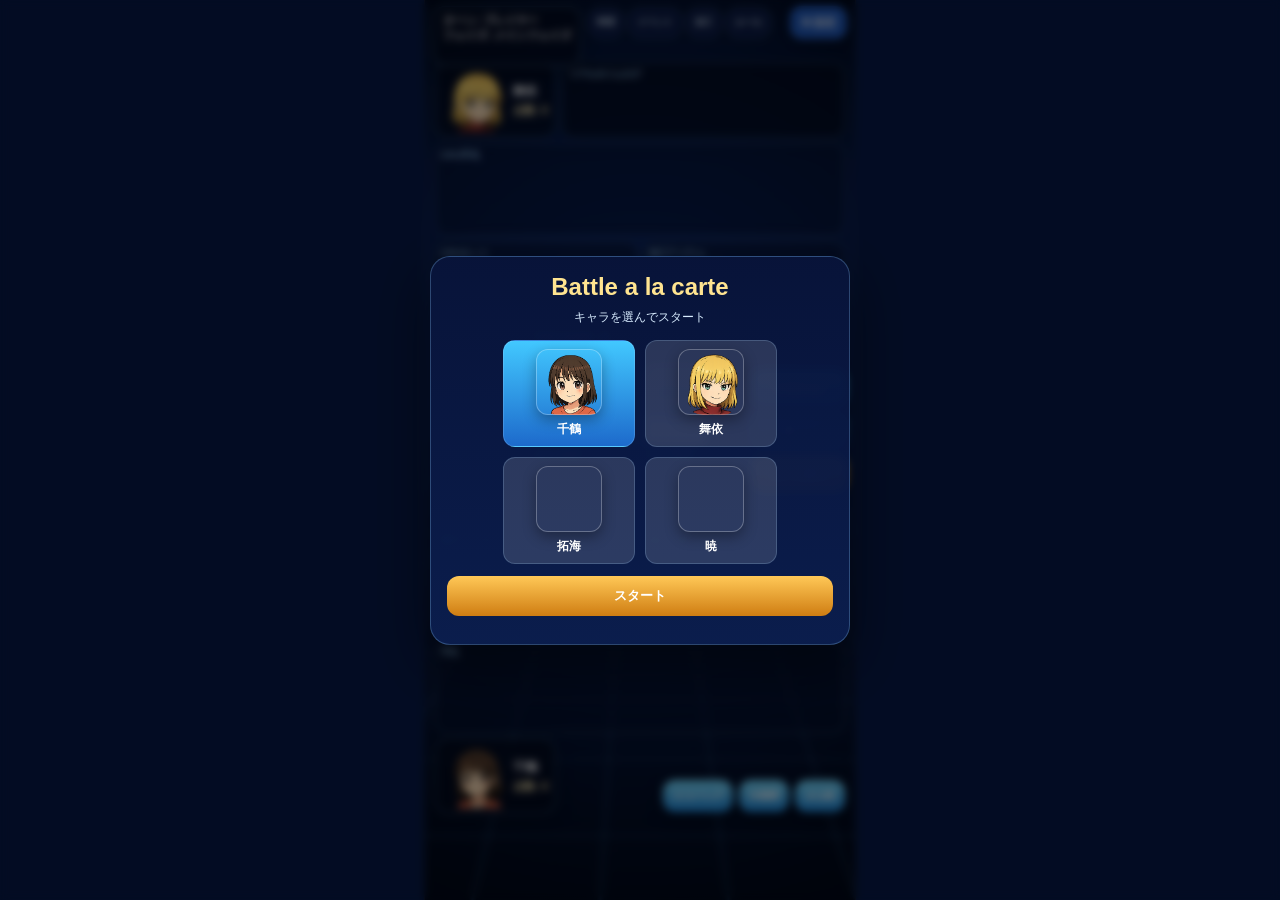
==== index.html @ 71c6eafc "Add files via upload" ====
﻿<!DOCTYPE html>
<html lang="ja">
<head>
    <meta charset="UTF-8">
    <meta name="viewport" content="width=device-width, initial-scale=1.0, viewport-fit=cover, user-scalable=no">
    <title>Battle a la carte - Smartphone Field UI</title>
    <link rel="stylesheet" href="style.css">
</head>
<body>
    <div id="game-container" class="mobile-field-ui">
        <div class="field-bg"></div>

        <header class="top-hud">
            <div class="turn-phase-box">
                <div id="turn-indicator">ターン: プレイヤー</div>
                <div id="phase-indicator">フェイズ: メインフェイズ</div>
                <div id="cpu-status"></div>
            </div>

            <div class="header-actions">
                <button id="open-settings-tab" class="hud-button" aria-label="設定">⚙ 設定</button>
            </div>
        </header>

        <div id="discard-banner" class="discard-banner hidden"></div>

        <main class="duel-field">
            <section class="field-side cpu-side">
                <div class="cpu-top-row">
                    <div class="player-hud cpu-hud">
                        <div class="character-icon cpu-icon char-mai face-normal"></div>
                        <div class="hud-info">
                            <div id="cpu-hud-name" class="hud-name">舞依</div>
                            <div class="hud-score">点数: <span id="cpu-side-score">0</span></div>
                        </div>
                    </div>

                    <div id="realtime-log-panel" class="realtime-log-panel" role="button" tabindex="0" aria-label="ログ履歴を表示">
                        <div class="realtime-log-title">リアルタイムログ</div>
                        <div id="realtime-log-list" class="realtime-log-list"></div>
                    </div>
                </div>

                <div class="cpu-hand-zone zone-block">
                    <div class="zone-label">CPU手札</div>
                    <div id="cpu-hand-mixed" class="card-row enemy-hand-row"></div>
                </div>

                <div class="cpu-middle-row">
                    <div class="zone-block cpu-set-zone">
                        <div class="zone-label">CPUセット</div>
                        <div id="cpu-set" class="card-row compact-row"></div>
                    </div>

                    <div class="zone-block cpu-pack-zone">
                        <div class="zone-label">加工アイテム</div>
                        <div id="cpu-packs" class="pack-row"></div>
                    </div>
                </div>
            </section>

            <section class="center-field">
                <div class="deck-discard-cluster">
                    <div id="deck-pile-button" class="pile deck-pile clickable-pile" role="button" tabindex="0">
                        <div class="pile-title">山札</div>
                        <div class="pile-count" id="deck-count">0</div>
                    </div>

                    <div id="discard-pile-button" class="pile clickable-pile" role="button" tabindex="0">
                        <div class="pile-title">捨て札</div>
                        <div class="pile-count" id="discard-count">0</div>
                    </div>
                </div>

                <div class="field-center-actions">
                    <button id="cook-button" class="main-action">料理作成</button>
                    <button id="confirm-discard-button" class="main-action" disabled>捨てる</button>
                    <button id="end-turn-button" class="main-action accent">ターン終了</button>
                </div>

                <div class="candidate-recipes-panel zone-block">
                    <div class="zone-label">料理作成候補一覧</div>
                    <div id="candidate-recipes" class="candidate-recipes-list"></div>
                </div>

                <div class="center-dish-panels">
                    <div class="dish-mini-panel">
                        <div class="dish-mini-title">自分の料理</div>
                        <div id="player-latest-dish" class="latest-dish-slot"></div>
                    </div>

                    <div class="dish-mini-panel">
                        <div class="dish-mini-title">CPUの料理</div>
                        <div id="cpu-latest-dish" class="latest-dish-slot"></div>
                    </div>
                </div>
            </section>

            <section class="field-side player-side">
                <div class="player-middle-row">
                    <div class="zone-block player-pack-zone">
                        <div class="zone-label">加工アイテム</div>
                        <div id="player-packs" class="pack-row"></div>
                    </div>

                    <div class="zone-block player-set-zone">
                        <div class="zone-label">セットカード</div>
                        <div id="player-set" class="card-row compact-row"></div>
                    </div>
                </div>

                <div class="player-hand-zone zone-block">
                    <div class="zone-label">手札</div>
                    <div id="player-hand-mixed" class="card-row player-hand-row"></div>
                </div>

                <div class="player-bottom-row">
                    <div class="player-hud player-main-hud">
                        <div class="character-icon player-icon char-chizuru face-normal"></div>
                        <div class="hud-info">
                            <div id="player-hud-name" class="hud-name">千鶴</div>
                            <div class="hud-score">点数: <span id="player-side-score">0</span></div>
                        </div>
                    </div>

                    <div class="player-pack-actions">
                        <button id="buy-knife-button">エコバッグ</button>
                        <button id="buy-freezer-button">冷蔵庫</button>
                        <button id="buy-board-button">まな板</button>
                    </div>
                </div>
            </section>
        </main>

        <nav class="info-tabs">
            <button class="tab-button" id="open-recipes-tab">料理</button>
            <button class="tab-button" id="open-events-tab">イベント</button>
            <button class="tab-button" id="open-packs-tab">加工</button>
            <button class="tab-button" id="open-rules-tab">ルール</button>
        </nav>

        <section id="info-overlay" class="info-overlay hidden">
            <div class="info-overlay-panel">
                <div class="info-overlay-header">
                    <h2 id="info-overlay-title">情報</h2>
                    <button id="info-overlay-close-button">閉じる</button>
                </div>
                <div id="info-overlay-content" class="info-overlay-content"></div>
            </div>
        </section>

        <div id="dish-history-panel" class="panel-box selection-panel hidden">
            <h3 id="dish-history-title">料理履歴</h3>
            <div id="dish-history-description" class="selection-description"></div>
            <div id="dish-history-list" class="dish-history-list"></div>
            <div class="selection-actions">
                <button id="dish-history-close-button">閉じる</button>
            </div>
        </div>

        <div id="selection-panel" class="panel-box selection-panel hidden">
            <h3 id="selection-title">イベント対象選択</h3>
            <div id="selection-description" class="selection-description"></div>
            <div id="selection-options" class="selection-options"></div>
            <div class="selection-actions">
                <button id="selection-confirm-button" disabled>確定</button>
                <button id="selection-cancel-button">キャンセル</button>
            </div>
        </div>

        <div id="set-confirm-panel" class="panel-box selection-panel hidden">
            <h3>カードセット確認</h3>
            <div id="set-confirm-description" class="selection-description"></div>
            <div class="selection-actions">
                <button id="set-confirm-yes-button">はい</button>
                <button id="set-confirm-no-button">いいえ</button>
            </div>
        </div>

        <div id="pack-confirm-panel" class="panel-box selection-panel hidden">
            <h3>加工アイテム交換確認</h3>
            <div id="pack-confirm-description" class="selection-description"></div>
            <div class="selection-actions">
                <button id="pack-confirm-yes-button">交換する</button>
                <button id="pack-confirm-no-button">キャンセル</button>
            </div>
        </div>

        <div id="ingredient-action-panel" class="panel-box selection-panel hidden">
            <h3 id="ingredient-action-title">材料アクション</h3>
            <div id="ingredient-action-description" class="selection-description"></div>
            <div id="ingredient-combo-list" class="ingredient-combo-list hidden"></div>
            <div class="selection-actions">
                <button id="ingredient-action-set-button" class="hidden">セットする</button>
                <button id="ingredient-action-combo-button">組み合わせ</button>
                <button id="ingredient-action-back-button" class="hidden">戻る</button>
                <button id="ingredient-action-close-button">閉じる</button>
            </div>
        </div>

        <div id="event-confirm-panel" class="panel-box selection-panel hidden">
            <h3>イベントカード使用確認</h3>
            <div id="event-confirm-description" class="selection-description"></div>
            <div class="selection-actions">
                <button id="event-confirm-yes-button">使用する</button>
                <button id="event-confirm-no-button">やめる</button>
            </div>
        </div>

        <div id="set-view-panel" class="panel-box selection-panel hidden">
            <h3>セットカード確認</h3>
            <div id="set-view-description" class="selection-description"></div>
            <div class="selection-actions">
                <button id="set-view-close-button">確認して閉じる</button>
            </div>
        </div>

        <div id="pile-confirm-panel" class="panel-box selection-panel hidden">
            <h3 id="pile-confirm-title">確認</h3>
            <div id="pile-confirm-description" class="selection-description"></div>
            <div class="selection-actions">
                <button id="pile-confirm-yes-button">確認する</button>
                <button id="pile-confirm-no-button">キャンセル</button>
            </div>
        </div>

        <div id="pile-view-panel" class="panel-box selection-panel hidden">
            <h3 id="pile-view-title">一覧</h3>
            <div id="pile-view-description" class="selection-description"></div>
            <div id="pile-view-list" class="pile-view-list"></div>
            <div class="selection-actions">
                <button id="pile-view-close-button">閉じる</button>
            </div>
        </div>

        <div id="end-turn-confirm-panel" class="panel-box selection-panel hidden">
            <h3>ターン終了確認</h3>
            <div id="end-turn-confirm-description" class="selection-description">ターン終了を実行しますか？</div>
            <div class="selection-actions">
                <button id="end-turn-confirm-yes-button">終了する</button>
                <button id="end-turn-confirm-no-button">キャンセル</button>
            </div>
        </div>

        <section class="reference-layout hidden-reference">
            <div class="panel-box reference-box">
                <h2>料理一覧</h2>
                <div id="recipe-book" class="reference-list"></div>
            </div>

            <div class="panel-box reference-box">
                <h2>イベント一覧</h2>
                <div id="event-book" class="reference-list"></div>
            </div>

            <div class="panel-box reference-box">
                <h2>加工アイテム効果</h2>
                <div id="pack-book" class="reference-list"></div>

                <div class="mini-rule-box">
                    <div class="mini-rule-title">かんたんルール</div>
                    <div class="mini-rule-text" id="mini-rule-simple">
                        ・先に10点獲得したら勝利<br>
                        ・イベントカードは1ターンに1回まで使用可能<br>
                        ・ターン終了時、手札は通常2枚まで、エコバッグ所持時は3枚まで残せます<br>
                        ・セットカードも料理の材料に使えます<br>
                        ・山札がなくなったら捨て札を混ぜて再利用します
                    </div>
                </div>

                <div class="mini-rule-box">
                    <div class="mini-rule-title">詳細ルール</div>
                    <div class="mini-rule-text" id="mini-rule-detail">
                        ・手札は「材料カード」と「イベントカード」を合わせた合計枚数で管理します<br>
                        ・ドローフェイズでは、通常は合計5枚になるまで補充します<br>
                        ・「まな板」を持っている場合、合計6枚まで補充します<br>
                        ・材料カードはセットできますが、イベントカードはセットできません<br>
                        ・セット上限は通常2枚、「冷蔵庫」があれば3枚です<br>
                        ・セットカードも自分で確認でき、料理時に優先して使われます<br>
                        ・「エコバッグ」を持っている場合、エンドフェイズの手札上限が3枚になります（通常は2枚）<br>
                        ・料理を作っても、そのままメインフェイズを続けられます<br>
                        ・「緊急料理」は3点以下、「創作料理」は6点以下でのみ使用できます<br>
                        ・「緊急料理」「創作料理」は手札だけでなくセットカードも使用します<br>
                        ・「緊急料理」「創作料理」を使ったターンは通常料理できず、逆にそのターンで料理後は「緊急料理」「創作料理」を使えません<br>
                        ・エンドフェイズ時に手札上限を超えている場合は、上限枚数になるまで選んで捨てます
                    </div>
                </div>

                <div class="mini-rule-box">
                    <div class="mini-rule-title">特殊勝利条件</div>
                    <div class="mini-rule-text" id="mini-rule-special">
                        ・料理の達人: 鶏肉・豚肉・牛肉・魚を使う料理をそれぞれ1つ以上作り、合計7点以上で即勝利<br>
                        ・満腹マスター: ターン開始時に自分の点数が負けている状態から、その1ターン中に3つ以上料理を完成すると即勝利
                    </div>
                </div>
            </div>
        </section>

        <div id="log-area" class="log-area hidden"></div>
    </div>

    <div id="result-overlay" class="result-overlay hidden">
        <div id="result-text" class="result-text">勝利</div>
    </div>

    <div id="spotlight-overlay" class="spotlight-overlay hidden">
        <div class="spotlight-card-shell">
            <div id="spotlight-badge" class="spotlight-badge">イベントカード使用</div>
            <div id="spotlight-card" class="spotlight-card">
                <div id="spotlight-art" class="spotlight-art"></div>
                <div id="spotlight-name" class="spotlight-name">カード名</div>
                <div id="spotlight-sub" class="spotlight-sub">説明</div>
            </div>
        </div>
    </div>

    <div id="start-overlay" class="start-overlay">
        <div class="start-panel">
            <h1 class="start-title">Battle a la carte</h1>
            <p class="start-subtitle">キャラを選んでスタート</p>

            <div class="start-char-select">
                <button class="start-char-button active" data-character-id="chizuru">
                    <span class="start-char-portrait char-chizuru"></span>
                    <span class="start-char-name">千鶴</span>
                </button>
                <button class="start-char-button" data-character-id="mai">
                    <span class="start-char-portrait char-mai"></span>
                    <span class="start-char-name">舞依</span>
                </button>
                <button class="start-char-button" data-character-id="takumi">
                    <span class="start-char-portrait char-takumi"></span>
                    <span class="start-char-name">拓海</span>
                </button>
                <button class="start-char-button" data-character-id="akatsuki">
                    <span class="start-char-portrait char-akatsuki"></span>
                    <span class="start-char-name">暁</span>
                </button>
            </div>

            <button id="start-setup-button" class="start-main-button">スタート</button>

            <div id="start-turn-stage" class="start-turn-stage hidden">
                <p id="start-turn-message" class="start-turn-message">カードを1枚選んでください</p>
                <div class="start-turn-cards">
                    <button id="start-turn-card-left" class="start-turn-card">カードA</button>
                    <button id="start-turn-card-right" class="start-turn-card">カードB</button>
                </div>
                <div id="start-battle-message" class="start-battle-message"></div>
            </div>
        </div>
    </div>

    <script src="cards.js"></script>
    <script src="state.js"></script>
    <script src="rules.js"></script>
    <script src="player.js"></script>
    <script src="cpu.js"></script>
    <script src="render.js"></script>
    <script src="audio.js"></script>
    <script src="main.js"></script>
</body>
</html>
---- style.css ----
html, body {
    margin: 0;
    width: 100%;
    height: 100%;
    overflow: hidden;
    font-family: sans-serif;
    background: #071a49;
    color: #fff;
    touch-action: manipulation;
}

body {
    position: fixed;
    inset: 0;
}

.hidden {
    display: none !important;
}

#game-container.mobile-field-ui {
    position: relative;
    width: 100vw;
    height: 100vh;
    overflow: hidden;
    background:
        radial-gradient(circle at center, rgba(50,120,255,0.18) 0%, rgba(3,14,45,0.08) 45%, rgba(1,7,22,0.92) 100%),
        linear-gradient(180deg, #0d2d7a 0%, #071a49 55%, #041130 100%);
}

#game-container.mobile-field-ui.theme-default {
    background:
        radial-gradient(circle at center, rgba(50,120,255,0.18) 0%, rgba(3,14,45,0.08) 45%, rgba(1,7,22,0.92) 100%),
        linear-gradient(180deg, #0d2d7a 0%, #071a49 55%, #041130 100%);
}

#game-container.mobile-field-ui.theme-white {
    background:
        radial-gradient(circle at center, rgba(96, 132, 189, 0.12) 0%, rgba(210, 224, 245, 0.3) 52%, rgba(240, 245, 255, 0.95) 100%),
        linear-gradient(180deg, #f8fbff 0%, #eef3ff 52%, #dbe7ff 100%);
}

#game-container.mobile-field-ui.theme-sky {
    background:
        radial-gradient(circle at center, rgba(170, 228, 255, 0.28) 0%, rgba(84, 162, 223, 0.2) 42%, rgba(36, 82, 135, 0.82) 100%),
        linear-gradient(180deg, #56b7f0 0%, #2e87c8 56%, #1f5d9d 100%);
}

#game-container.mobile-field-ui.theme-forest {
    background:
        radial-gradient(circle at center, rgba(165, 222, 141, 0.2) 0%, rgba(56, 120, 90, 0.18) 45%, rgba(10, 47, 44, 0.9) 100%),
        linear-gradient(180deg, #2f7a57 0%, #1f5c4a 56%, #0f3733 100%);
}

#game-container.mobile-field-ui.theme-sunset {
    background:
        radial-gradient(circle at center, rgba(255, 193, 133, 0.26) 0%, rgba(201, 93, 111, 0.2) 46%, rgba(67, 35, 89, 0.86) 100%),
        linear-gradient(180deg, #f59b6a 0%, #b65a8b 52%, #55306f 100%);
}

.field-bg {
    position: absolute;
    inset: 0;
    background-image:
        linear-gradient(rgba(80,170,255,0.14) 1px, transparent 1px),
        linear-gradient(90deg, rgba(80,170,255,0.14) 1px, transparent 1px);
    background-size: 34px 34px;
    transform: perspective(760px) rotateX(70deg) scale(1.55);
    transform-origin: center center;
    top: 12%;
    opacity: 0.72;
    pointer-events: none;
}

.top-hud {
    position: absolute;
    top: env(safe-area-inset-top, 0);
    left: 0;
    right: 0;
    z-index: 20;
    display: flex;
    justify-content: space-between;
    align-items: flex-start;
    padding: 6px 8px;
    box-sizing: border-box;
    pointer-events: none;
}

.turn-phase-box,
.header-actions {
    pointer-events: auto;
}

.turn-phase-box {
    display: inline-flex;
    flex-direction: column;
    gap: 2px;
    padding: 7px 9px;
    border-radius: 12px;
    background: rgba(4, 10, 30, 0.72);
    border: 1px solid rgba(120, 190, 255, 0.45);
    box-shadow: 0 4px 18px rgba(0,0,0,0.28);
    backdrop-filter: blur(4px);
}

#turn-indicator,
#phase-indicator,
#cpu-status {
    font-size: 11px;
    font-weight: bold;
    line-height: 1.2;
}

#cpu-status {
    color: #8fd4ff;
    min-height: 14px;
}

.header-actions {
    display: flex;
    gap: 6px;
}

.hud-button {
    border: none;
    border-radius: 12px;
    padding: 9px 11px;
    font-size: 11px;
    font-weight: 900;
    color: #fff;
    background: rgba(35, 96, 200, 0.92);
    box-shadow: 0 4px 14px rgba(0,0,0,0.25);
}

.hud-button.danger {
    background: rgba(150, 43, 58, 0.92);
}

.discard-banner {
    position: absolute;
    left: 50%;
    top: 38%;
    transform: translate(-50%, -50%);
    z-index: 24;
    min-width: 200px;
    width: min(60vw, 260px);
    max-width: 68vw;
    text-align: center;
    padding: 9px 12px;
    border-radius: 14px;
    background: rgba(255, 214, 120, 0.95);
    color: #5f3300;
    font-size: 13px;
    font-weight: 900;
    box-shadow: 0 8px 24px rgba(0,0,0,0.22);
}

.duel-field {
    position: absolute;
    inset: 0;
    display: flex;
    flex-direction: column;
    justify-content: space-between;
    padding: 62px 8px 86px 8px;
    box-sizing: border-box;
}

.field-side {
    display: flex;
    flex-direction: column;
    gap: 5px;
    z-index: 2;
}

.cpu-side {
    min-height: 21vh;
}

.player-side {
    min-height: 30vh;
}

.player-hud {
    display: flex;
    align-items: center;
    gap: 6px;
    width: fit-content;
    max-width: 56vw;
    padding: 5px 7px;
    border-radius: 14px;
    background: rgba(4, 10, 30, 0.72);
    border: 1px solid rgba(120, 190, 255, 0.38);
    box-shadow: 0 4px 18px rgba(0,0,0,0.22);
    backdrop-filter: blur(4px);
}

.cpu-hud {
    align-self: flex-start;
}

.cpu-top-row {
    display: flex;
    align-items: stretch;
    gap: 6px;
}

.player-main-hud {
    align-self: flex-end;
}

.character-icon {
    width: 64px;
    height: 64px;
    background-repeat: no-repeat;
    background-position: center;
    flex-shrink: 0;
}

.character-icon.char-chizuru,
.start-char-portrait.char-chizuru {
    background-image: url("assets/images/character-icons-sheet.png");
    background-size: 324% 218%;
}

.character-icon.char-chizuru.face-normal,
.start-char-portrait.char-chizuru { background-position: calc(0% - 9px) 2%; }
.character-icon.char-chizuru.face-happy { background-position: calc(50% - 9px) 2%; }
.character-icon.char-chizuru.face-worried { background-position: calc(100% - 9px) 2%; }

.character-icon.char-mai,
.start-char-portrait.char-mai {
    background-image: url("assets/images/character-icons-sheet.png");
    background-size: 370% 246%;
}

.character-icon.char-mai.face-normal,
.start-char-portrait.char-mai { background-position: calc(0% - 16px) calc(100% + 15px); }
.character-icon.char-mai.face-happy { background-position: calc(50% - 16px) calc(100% + 15px); }
.character-icon.char-mai.face-worried { background-position: calc(100% - 16px) calc(100% + 15px); }

.character-icon.char-takumi,
.start-char-portrait.char-takumi {
    background-image: url("assets/images/characters/takumi-alpha.png");
    background-size: 314% auto;
}

.character-icon.char-takumi.face-normal,
.start-char-portrait.char-takumi { background-position: calc(0% - 6px) 24%; }
.character-icon.char-takumi.face-happy { background-position: calc(50% - 6px) 24%; }
.character-icon.char-takumi.face-worried { background-position: calc(100% - 6px) 24%; }

.character-icon.char-akatsuki,
.start-char-portrait.char-akatsuki {
    background-image: url("assets/images/characters/akatsuki-alpha.png");
    background-size: 314% auto;
}

.character-icon.char-akatsuki.face-normal,
.start-char-portrait.char-akatsuki { background-position: calc(0% - 7px) 22%; }
.character-icon.char-akatsuki.face-happy { background-position: calc(50% - 7px) 22%; }
.character-icon.char-akatsuki.face-worried { background-position: calc(100% - 7px) 22%; }

.hud-info {
    display: flex;
    flex-direction: column;
    gap: 3px;
    min-width: 0;
}

.hud-name {
    font-size: 12px;
    font-weight: 900;
    color: #ffffff;
}

.hud-score {
    font-size: 11px;
    font-weight: 900;
    color: #ffedb3;
}

.zone-block {
    background: rgba(5, 17, 44, 0.46);
    border: 1px solid rgba(133, 196, 255, 0.28);
    border-radius: 12px;
    padding: 5px;
    box-sizing: border-box;
    backdrop-filter: blur(3px);
}

.zone-label {
    font-size: 9px;
    font-weight: 900;
    color: #9fd5ff;
    margin-bottom: 3px;
    letter-spacing: 0.4px;
}

.cpu-middle-row,
.player-middle-row {
    display: grid;
    grid-template-columns: 1fr 1fr;
    gap: 5px;
}

.cpu-hand-zone,
.player-hand-zone {
    min-height: 78px;
}

.realtime-log-panel {
    flex: 1;
    min-width: 0;
    max-width: 45vw;
    padding: 5px 6px;
    border-radius: 12px;
    border: 1px solid rgba(133, 196, 255, 0.3);
    background: rgba(4, 10, 30, 0.72);
    box-shadow: 0 4px 18px rgba(0,0,0,0.22);
    backdrop-filter: blur(4px);
    cursor: pointer;
}

.realtime-log-panel:focus-visible {
    outline: 2px solid #9fd5ff;
    outline-offset: 2px;
}

.realtime-log-title {
    font-size: 9px;
    font-weight: 900;
    color: #9fd5ff;
    margin-bottom: 3px;
}

.realtime-log-list {
    display: flex;
    flex-direction: column;
    gap: 2px;
    max-height: 64px;
    overflow: hidden;
}

.realtime-log-entry {
    font-size: 9px;
    line-height: 1.2;
    color: #dff2ff;
    white-space: nowrap;
    text-overflow: ellipsis;
    overflow: hidden;
}

.center-field {
    position: absolute;
    inset: 22% 0 31% 0;
    z-index: 4;
    pointer-events: none;
}

.deck-discard-cluster {
    position: absolute;
    left: 50%;
    top: 49%;
    transform: translate(-50%, -50%);
    display: flex;
    gap: 8px;
    pointer-events: auto;
}

.pile {
    width: 62px;
    height: 82px;
    border-radius: 10px;
    background: rgba(235, 237, 242, 0.9);
    display: flex;
    flex-direction: column;
    align-items: center;
    justify-content: center;
    color: #0b1e4d;
    box-shadow: 0 4px 16px rgba(0,0,0,0.25);
    border: 2px solid rgba(255,255,255,0.4);
    box-sizing: border-box;
    padding: 4px;
}

.deck-pile {
    background-image: url("assets/images/card-back.png");
    background-size: cover;
    background-position: center;
    background-repeat: no-repeat;
}

.deck-pile .pile-title,
.deck-pile .pile-count {
    background: rgba(255,255,255,0.86);
    padding: 2px 6px;
    border-radius: 999px;
}

.clickable-pile {
    cursor: pointer;
}

.pile-title {
    font-size: 10px;
    font-weight: 900;
    margin-bottom: 4px;
}

.pile-count {
    font-size: 18px;
    font-weight: 900;
}

.field-center-actions {
    position: absolute;
    right: 8px;
    top: 55%;
    transform: translateY(-50%);
    display: flex;
    flex-direction: column;
    gap: 6px;
    width: 96px;
    pointer-events: auto;
}

.main-action {
    border: none;
    border-radius: 12px;
    padding: 11px 8px;
    font-size: 11px;
    font-weight: 900;
    color: #fff;
    background: linear-gradient(180deg, #42c8ff 0%, #1d6acb 100%);
    box-shadow: 0 5px 18px rgba(0,0,0,0.28);
}

.main-action.accent {
    background: linear-gradient(180deg, #ffc857 0%, #cf7d12 100%);
}

.main-action:disabled {
    opacity: 0.45;
}

.main-action.has-recipe-alert {
    position: relative;
}

.main-action.has-recipe-alert::after {
    content: '!';
    position: absolute;
    top: -7px;
    right: -6px;
    width: 16px;
    height: 16px;
    border-radius: 50%;
    background: #ff4f5a;
    color: #fff;
    font-size: 11px;
    font-weight: 900;
    display: flex;
    align-items: center;
    justify-content: center;
    box-shadow: 0 2px 8px rgba(0,0,0,0.3);
}

.candidate-recipes-panel {
    position: absolute;
    left: 104px;
    right: 108px;
    top: 30%;
    min-height: 92px;
    max-height: 112px;
    overflow-y: auto;
    pointer-events: auto;
}

.candidate-recipes-list {
    display: flex;
    flex-direction: column;
    gap: 4px;
}

.recipe-option {
    display: grid;
    grid-template-columns: 1fr auto;
    gap: 6px;
    align-items: center;
    background: rgba(255, 255, 255, 0.07);
    border: 1px solid rgba(168, 214, 255, 0.22);
    border-radius: 10px;
    padding: 5px 6px;
}

.recipe-meta {
    min-width: 0;
    font-size: 10px;
    color: #e8f5ff;
    line-height: 1.25;
    word-break: break-word;
}

.recipe-option button {
    border: none;
    border-radius: 9px;
    padding: 6px 8px;
    font-size: 10px;
    font-weight: 900;
    color: #fff;
    background: linear-gradient(180deg, #5ad9ff 0%, #1f82db 100%);
}

.recipe-option button:disabled {
    opacity: 0.45;
}

.recipe-cancel-row {
    display: flex;
    justify-content: center;
    margin-top: 2px;
}

.recipe-cancel-button {
    border: 1px solid rgba(255,255,255,0.26);
    border-radius: 999px;
    padding: 6px 12px;
    font-size: 10px;
    font-weight: 900;
    color: #f2f8ff;
    background: rgba(12, 29, 78, 0.86);
}

.recipe-cancel-button:disabled {
    opacity: 0.5;
}

.center-dish-panels {
    position: absolute;
    left: 104px;
    right: 108px;
    top: 58%;
    display: grid;
    grid-template-columns: 1fr 1fr;
    gap: 5px;
    pointer-events: auto;
}

.dish-mini-panel {
    background: rgba(5, 17, 44, 0.56);
    border: 1px solid rgba(133, 196, 255, 0.22);
    border-radius: 12px;
    padding: 5px;
    min-height: 56px;
    box-sizing: border-box;
    backdrop-filter: blur(4px);
}

.dish-mini-title {
    font-size: 9px;
    font-weight: 900;
    color: #9fd5ff;
    margin-bottom: 3px;
}

.latest-dish-slot {
    display: flex;
    gap: 4px;
    align-items: stretch;
    min-height: 38px;
}

.latest-dish-empty {
    width: 100%;
    min-height: 34px;
    border: 1px dashed rgba(164, 214, 255, 0.45);
    border-radius: 10px;
    display: flex;
    align-items: center;
    justify-content: center;
    font-size: 9px;
    color: #cfe8ff;
    text-align: center;
    padding: 4px;
    box-sizing: border-box;
}

.latest-dish-hint {
    display: none;
}

.card-row {
    display: flex;
    gap: 4px;
    flex-wrap: nowrap;
    overflow-x: auto;
    overflow-y: hidden;
    align-items: center;
    min-height: 64px;
    padding-bottom: 1px;
    scrollbar-width: none;
}

.card-row::-webkit-scrollbar {
    display: none;
}

.player-hand-row {
    justify-content: flex-start;
}

.enemy-hand-row {
    justify-content: center;
}

.compact-row {
    min-height: 60px;
}

.card {
    width: 56px;
    height: 78px;
    min-width: 56px;
    border-radius: 9px;
    border: 2px solid #d97a00;
    background: #fffdf8;
    color: #3b2600;
    box-sizing: border-box;
    padding: 4px;
    display: flex;
    flex-direction: column;
    justify-content: center;
    align-items: center;
    overflow: hidden;
    position: relative;
    text-align: center;
    box-shadow: 0 3px 10px rgba(0,0,0,0.22);
}

.card-title {
    font-size: 9px;
    font-weight: 900;
    line-height: 1.15;
    margin-bottom: 2px;
}

.card-desc {
    font-size: 8px;
    line-height: 1.15;
    color: #5f5447;
}

.ingredient-card {
    background: #fff7eb;
    border-color: #df8a26;
}

.event-card {
    background: #f7edff;
    border-color: #8f5bd2;
}

.card.has-image {
    padding: 0;
    justify-content: flex-end;
    align-items: stretch;
    background: #fff6ea;
}

.card-art {
    position: absolute;
    inset: 0;
    background-size: cover;
    background-position: center;
    background-repeat: no-repeat;
}

.card-name-plate {
    position: relative;
    z-index: 1;
    margin: auto 3px 3px 3px;
    padding: 2px 4px;
    border-radius: 999px;
    background: rgba(255,255,255,0.94);
    color: #412000;
    font-size: 8px;
    font-weight: 900;
    line-height: 1.1;
    box-shadow: 0 1px 4px rgba(0,0,0,0.16);
}

.card-back {
    background-image: url("assets/images/card-back.png");
    background-size: cover;
    background-position: center;
    background-repeat: no-repeat;
    border-color: rgba(255,255,255,0.34);
}

.card-back-label {
    color: #fff;
    font-size: 8px;
    font-weight: 900;
    background: rgba(0,0,0,0.4);
    padding: 2px 4px;
    border-radius: 8px;
}

.selected-card {
    outline: 3px solid #37d874;
    outline-offset: -3px;
}

.pack-row {
    display: flex;
    gap: 4px;
    flex-wrap: nowrap;
    align-items: center;
    min-height: 78px;
    overflow-x: auto;
    overflow-y: hidden;
    padding-bottom: 1px;
    scrollbar-width: none;
}

.pack-row::-webkit-scrollbar {
    display: none;
}

.pack-card {
    background: #ebf8ff;
    border-color: #4ebbe3;
}

.pack-card.has-image {
    background: #f3fbff;
}

.pack-card .card-name-plate {
    color: #08314a;
    background: rgba(240, 252, 255, 0.94);
}

.player-bottom-row {
    display: flex;
    justify-content: space-between;
    align-items: flex-end;
    gap: 8px;
}

.player-pack-actions {
    display: flex;
    flex-wrap: wrap;
    justify-content: flex-end;
    gap: 6px;
    max-width: 210px;
    margin-bottom: 2px;
}

.player-pack-actions button {
    border: none;
    border-radius: 12px;
    background: linear-gradient(180deg, #79dcff 0%, #1c86db 100%);
    color: #fff;
    font-size: 10px;
    font-weight: 900;
    padding: 9px 10px;
    box-shadow: 0 5px 18px rgba(0,0,0,0.28);
}

.info-tabs {
    position: absolute;
    left: 154px;
    right: 84px;
    top: calc(env(safe-area-inset-top, 0) + 8px);
    transform: none;
    bottom: auto;
    z-index: 21;
    display: flex;
    gap: 4px;
    width: auto;
    align-items: center;
    justify-content: flex-end;
    overflow-x: auto;
    pointer-events: auto;
    scrollbar-width: none;
}

.info-tabs::-webkit-scrollbar {
    display: none;
}

.tab-button {
    border: none;
    border-radius: 12px;
    background: rgba(10, 26, 70, 0.9);
    color: #dff2ff;
    border: 1px solid rgba(138, 202, 255, 0.35);
    padding: 7px 8px;
    font-size: 9px;
    font-weight: 900;
    box-shadow: 0 5px 16px rgba(0,0,0,0.24);
    white-space: nowrap;
}

.info-overlay {
    position: absolute;
    inset: 0;
    z-index: 50;
    background: rgba(0, 0, 0, 0.52);
    backdrop-filter: blur(4px);
    display: flex;
    align-items: center;
    justify-content: center;
    padding: 12px;
    box-sizing: border-box;
}

.info-overlay-panel {
    width: 100%;
    max-width: 560px;
    max-height: 78vh;
    overflow: hidden;
    border-radius: 18px;
    background: linear-gradient(180deg, rgba(7,19,55,0.97) 0%, rgba(8,25,70,0.97) 100%);
    border: 1px solid rgba(142, 201, 255, 0.32);
    box-shadow: 0 14px 40px rgba(0,0,0,0.35);
    display: flex;
    flex-direction: column;
}

.info-overlay-header {
    display: flex;
    justify-content: space-between;
    align-items: center;
    gap: 8px;
    padding: 12px;
    border-bottom: 1px solid rgba(137, 202, 255, 0.2);
}

.info-overlay-header h2 {
    margin: 0;
    font-size: 15px;
    color: #fff2b0;
}

.info-overlay-header button {
    border: none;
    border-radius: 10px;
    background: #2e79d1;
    color: #fff;
    font-size: 11px;
    font-weight: 900;
    padding: 9px 12px;
}

.info-overlay-content {
    overflow-y: auto;
    padding: 12px;
    box-sizing: border-box;
    font-size: 12px;
    line-height: 1.45;
    color: #e6f3ff;
}

.info-group {
    display: flex;
    flex-direction: column;
    gap: 8px;
}

.reference-item,
.info-log-entry {
    background: rgba(255,255,255,0.06);
    border: 1px solid rgba(168, 214, 255, 0.14);
    border-radius: 12px;
    padding: 10px;
}

.reference-title {
    font-weight: 900;
    color: #ffd97d;
    margin-bottom: 4px;
}

.reference-pack-item {
    display: flex;
    align-items: center;
    gap: 8px;
}

.reference-pack-art {
    width: 52px;
    height: 52px;
    border-radius: 10px;
    border: 1px solid rgba(168, 214, 255, 0.36);
    background-size: cover;
    background-position: center;
    background-repeat: no-repeat;
    flex-shrink: 0;
}

.reference-pack-text {
    min-width: 0;
}

.settings-group {
    display: flex;
    flex-direction: column;
    gap: 8px;
}

.settings-label {
    display: block;
    margin-top: 6px;
    margin-bottom: 3px;
    font-size: 11px;
    font-weight: 800;
    color: #d9ecff;
}

.settings-select {
    width: 100%;
    border-radius: 8px;
    border: 1px solid rgba(168, 214, 255, 0.24);
    background: rgba(11, 29, 74, 0.88);
    color: #eef7ff;
    font-size: 11px;
    font-weight: 800;
    padding: 7px 8px;
    box-sizing: border-box;
}

.settings-select:disabled {
    opacity: 0.55;
}

.settings-reset-button {
    width: 100%;
    border: none;
    border-radius: 10px;
    padding: 9px 10px;
    font-size: 11px;
    font-weight: 900;
    color: #fff;
    background: linear-gradient(180deg, #f06b77 0%, #b94358 100%);
    box-shadow: 0 4px 14px rgba(0,0,0,0.22);
}

.settings-note,
.settings-placeholder {
    margin-top: 4px;
    font-size: 10px;
    line-height: 1.35;
    color: #b6d7ff;
}

.info-rule-block {
    background: rgba(255,255,255,0.06);
    border: 1px solid rgba(168, 214, 255, 0.14);
    border-radius: 12px;
    padding: 10px;
    margin-bottom: 8px;
}

.info-rule-title {
    font-size: 13px;
    font-weight: 900;
    color: #ffd97d;
    margin-bottom: 6px;
}

.log-area {
    display: none;
}

.panel-box,
.side-panel,
.center-panel,
.reference-box {
    background: rgba(255,255,255,0.06);
    border: 1px solid rgba(168, 214, 255, 0.14);
    color: #fff;
    border-radius: 16px;
}

.selection-panel {
    position: fixed;
    left: 50%;
    top: 50%;
    transform: translate(-50%, -50%);
    z-index: 60;
    width: min(92vw, 520px);
    max-height: 80vh;
    overflow-y: auto;
    padding: 12px;
    box-sizing: border-box;
    background: linear-gradient(180deg, rgba(8,20,58,0.97) 0%, rgba(11,30,78,0.97) 100%);
    border: 1px solid rgba(140, 204, 255, 0.28);
    box-shadow: 0 18px 50px rgba(0,0,0,0.4);
    color: #eaf6ff;
    border-radius: 18px;
}

#dish-history-panel.selection-panel {
    width: min(96vw, 640px);
}

#selection-panel:not(.hidden),
#set-confirm-panel:not(.hidden),
#pack-confirm-panel:not(.hidden),
#event-confirm-panel:not(.hidden),
#set-view-panel:not(.hidden),
#ingredient-action-panel:not(.hidden),
#pile-confirm-panel:not(.hidden),
#pile-view-panel:not(.hidden),
#end-turn-confirm-panel:not(.hidden),
#dish-history-panel:not(.hidden) {
    outline: 9999px solid rgba(0,0,0,0.4);
}

.selection-panel h3 {
    margin-top: 0;
    color: #ffe490;
}

.selection-description {
    font-size: 12px;
    line-height: 1.45;
    margin-bottom: 8px;
}

.ingredient-combo-list {
    display: flex;
    flex-direction: column;
    gap: 6px;
    max-height: 260px;
    overflow-y: auto;
    margin-bottom: 8px;
}

.ingredient-combo-item {
    background: rgba(255,255,255,0.06);
    border: 1px solid rgba(168, 214, 255, 0.16);
    border-radius: 10px;
    padding: 8px;
}

.ingredient-combo-title {
    font-size: 12px;
    font-weight: 900;
    color: #ffe08f;
    margin-bottom: 4px;
}

.ingredient-combo-status {
    font-size: 11px;
    line-height: 1.35;
    color: #d7ecff;
}

.condition-warning {
    display: inline-block;
    margin-top: 4px;
    color: #ffd48b;
    font-weight: 900;
}

.selection-options {
    display: flex;
    flex-wrap: wrap;
    gap: 6px;
    margin-bottom: 8px;
}

.selection-choice {
    min-width: 72px;
    padding: 9px 8px;
    border-radius: 10px;
    background: rgba(255,255,255,0.08);
    border: 1px solid rgba(169, 214, 255, 0.18);
    color: #e8f4ff;
    text-align: center;
    font-size: 11px;
    font-weight: 900;
}

.selection-choice.active {
    background: rgba(69, 196, 121, 0.2);
    border-color: #4fe08f;
}

.selection-actions {
    display: flex;
    flex-wrap: wrap;
    gap: 8px;
    justify-content: center;
    position: sticky;
    bottom: 0;
    background: rgba(8,20,58,0.96);
    padding-top: 8px;
}

.selection-actions button {
    border: none;
    border-radius: 10px;
    padding: 10px 12px;
    background: #2c78d1;
    color: #fff;
    font-weight: 900;
}

.selection-actions button:disabled {
    opacity: 0.45;
}

.pile-view-list,
.dish-history-list {
    display: grid;
    grid-template-columns: repeat(auto-fit, minmax(120px, 1fr));
    gap: 8px;
}

.dish-history-list {
    grid-template-columns: repeat(auto-fit, minmax(160px, 1fr));
}

.pile-card-item {
    background: rgba(255,255,255,0.08);
    border-radius: 10px;
    padding: 8px;
    border: 1px solid rgba(168, 214, 255, 0.16);
}

.pile-card-name {
    font-size: 12px;
    font-weight: 900;
    color: #fff0ae;
    margin-bottom: 4px;
}

.pile-card-type {
    font-size: 10px;
    color: #d3e8ff;
}

.dish-card {
    width: 100%;
    min-height: 120px;
    border-radius: 12px;
    border: 1px solid rgba(255, 216, 126, 0.4);
    background: linear-gradient(180deg, rgba(255,249,230,0.98) 0%, rgba(255,228,173,0.96) 100%);
    color: #4e2c00;
    overflow: hidden;
    position: relative;
}

.dish-history-list .dish-card {
    min-height: 170px;
}

.compact-dish-card {
    min-height: 52px;
}

.dish-card.has-dish-image {
    background: #fff8e9;
}

.dish-art {
    position: absolute;
    inset: 0;
    background-size: contain;
    background-position: center;
    background-repeat: no-repeat;
    background-color: #fff8e9;
}

.dish-overlay {
    position: absolute;
    inset: auto 0 0 0;
    padding: 5px;
    background: linear-gradient(180deg, rgba(0,0,0,0) 0%, rgba(0,0,0,0.82) 100%);
    color: #fff;
}

.dish-title {
    font-size: 10px;
    font-weight: 900;
    line-height: 1.2;
}

.dish-title.text-only {
    color: #783f00;
    padding: 8px 8px 4px 8px;
}

.dish-points {
    display: inline-block;
    margin-top: 4px;
    padding: 2px 6px;
    border-radius: 999px;
    background: rgba(255,255,255,0.9);
    color: #7a3a00;
    font-size: 9px;
    font-weight: 900;
}

.dish-required {
    font-size: 9px;
    color: #6d4e1c;
    padding: 6px 8px 8px 8px;
    line-height: 1.35;
}

.result-overlay {
    position: fixed;
    inset: 0;
    z-index: 100;
    display: flex;
    align-items: center;
    justify-content: center;
    background: rgba(0,0,0,0.48);
    backdrop-filter: blur(3px);
    pointer-events: none;
}

.result-text {
    font-size: 38px;
    font-weight: 900;
    letter-spacing: 2px;
    text-align: center;
    white-space: pre-line;
    padding: 20px 24px;
    border-radius: 18px;
    box-shadow: 0 8px 24px rgba(0,0,0,0.28);
}

.result-overlay.win .result-text {
    color: #fff8d6;
    background: linear-gradient(180deg, #ffcc4d 0%, #d88a00 100%);
    border: 3px solid #fff1a8;
}

.result-overlay.lose .result-text {
    color: #fff;
    background: linear-gradient(180deg, #7f8ea3 0%, #3d4b5f 100%);
    border: 3px solid #cfd8e3;
}

.spotlight-overlay {
    position: fixed;
    inset: 0;
    z-index: 90;
    display: flex;
    align-items: center;
    justify-content: center;
    background: rgba(0,0,0,0.42);
    backdrop-filter: blur(2px);
    pointer-events: none;
}

.spotlight-card-shell {
    display: flex;
    flex-direction: column;
    align-items: center;
    gap: 10px;
}

.spotlight-badge {
    color: #fff6cf;
    background: linear-gradient(180deg, #ffb42f 0%, #d47400 100%);
    border: 2px solid #ffe7a3;
    border-radius: 999px;
    padding: 8px 16px;
    font-size: 15px;
    font-weight: 900;
}

.spotlight-card {
    width: 220px;
    min-height: 318px;
    border-radius: 18px;
    overflow: hidden;
    position: relative;
    background: linear-gradient(180deg, #fff8ea 0%, #ffe0a6 100%);
    border: 3px solid #efb44f;
    box-shadow: 0 16px 40px rgba(0,0,0,0.35);
}

.spotlight-card.event {
    border-color: #9a6be3;
    background: linear-gradient(180deg, #f7f0ff 0%, #ead8ff 100%);
}

.spotlight-card.pack {
    border-color: #4cc6f0;
    background: linear-gradient(180deg, #eefbff 0%, #d7f3ff 100%);
}

.spotlight-art {
    width: 100%;
    height: 246px;
    background-size: contain;
    background-position: center;
    background-repeat: no-repeat;
    background-color: rgba(255,255,255,0.55);
}

.spotlight-name {
    font-size: 20px;
    font-weight: 900;
    text-align: center;
    color: #6e3600;
    padding: 10px 12px 4px 12px;
}

.spotlight-sub {
    font-size: 12px;
    text-align: center;
    color: #6a5944;
    padding: 0 12px 14px 12px;
    line-height: 1.35;
}

.hidden-reference {
    display: none !important;
}

.start-overlay {
    position: fixed;
    inset: 0;
    z-index: 120;
    display: flex;
    align-items: center;
    justify-content: center;
    background: rgba(0, 0, 0, 0.52);
    backdrop-filter: blur(4px);
    padding: 14px;
    box-sizing: border-box;
}

.start-panel {
    width: min(92vw, 420px);
    border-radius: 20px;
    background: linear-gradient(180deg, rgba(8,20,58,0.97) 0%, rgba(11,30,78,0.97) 100%);
    border: 1px solid rgba(140, 204, 255, 0.28);
    box-shadow: 0 20px 56px rgba(0,0,0,0.45);
    padding: 16px;
    box-sizing: border-box;
    text-align: center;
}

.start-title {
    margin: 0;
    font-size: 24px;
    color: #ffe490;
}

.start-subtitle {
    margin: 8px 0 14px 0;
    font-size: 12px;
    color: #d8ecff;
}

.start-char-select {
    display: grid;
    grid-template-columns: repeat(2, minmax(112px, 132px));
    justify-content: center;
    gap: 10px;
    margin-bottom: 12px;
}

.start-char-button,
.start-main-button,
.start-turn-card {
    border: none;
    border-radius: 12px;
    font-weight: 900;
    color: #fff;
}

.start-char-button {
    width: 100%;
    padding: 8px;
    background: rgba(255,255,255,0.14);
    border: 1px solid rgba(168, 214, 255, 0.22);
    font-size: 12px;
    display: flex;
    flex-direction: column;
    align-items: center;
    gap: 6px;
}

.start-char-button.active {
    background: linear-gradient(180deg, #42c8ff 0%, #1d6acb 100%);
}

.start-char-portrait {
    width: 64px;
    height: 64px;
    border-radius: 12px;
    border: 1px solid rgba(255, 255, 255, 0.28);
    background-repeat: no-repeat;
    background-position: center;
    box-shadow: 0 5px 14px rgba(0, 0, 0, 0.32);
}

.start-char-name {
    font-size: 12px;
    font-weight: 900;
    letter-spacing: 0.2px;
}

.start-main-button {
    width: 100%;
    padding: 11px 10px;
    background: linear-gradient(180deg, #ffc857 0%, #cf7d12 100%);
    font-size: 13px;
    margin-bottom: 12px;
}

.start-turn-stage.hidden {
    display: none;
}

.start-turn-message {
    margin: 0 0 10px 0;
    font-size: 12px;
}

.start-turn-cards {
    display: grid;
    grid-template-columns: 1fr 1fr;
    gap: 10px;
}

.start-turn-card {
    min-height: 88px;
    background: rgba(255,255,255,0.1);
    border: 1px solid rgba(168, 214, 255, 0.22);
    font-size: 14px;
}

.start-turn-card.revealed {
    background: linear-gradient(180deg, #79dcff 0%, #1c86db 100%);
}

.start-turn-card.chosen {
    outline: 3px solid #ffd873;
    outline-offset: -3px;
}

.start-battle-message {
    min-height: 18px;
    margin-top: 10px;
    color: #ffe490;
    font-weight: 900;
}

@media (min-width: 700px) {
    #game-container.mobile-field-ui {
        max-width: 430px;
        margin: 0 auto;
        border-left: 1px solid rgba(255,255,255,0.08);
        border-right: 1px solid rgba(255,255,255,0.08);
    }

    .duel-field {
        padding-left: 10px;
        padding-right: 10px;
    }
}
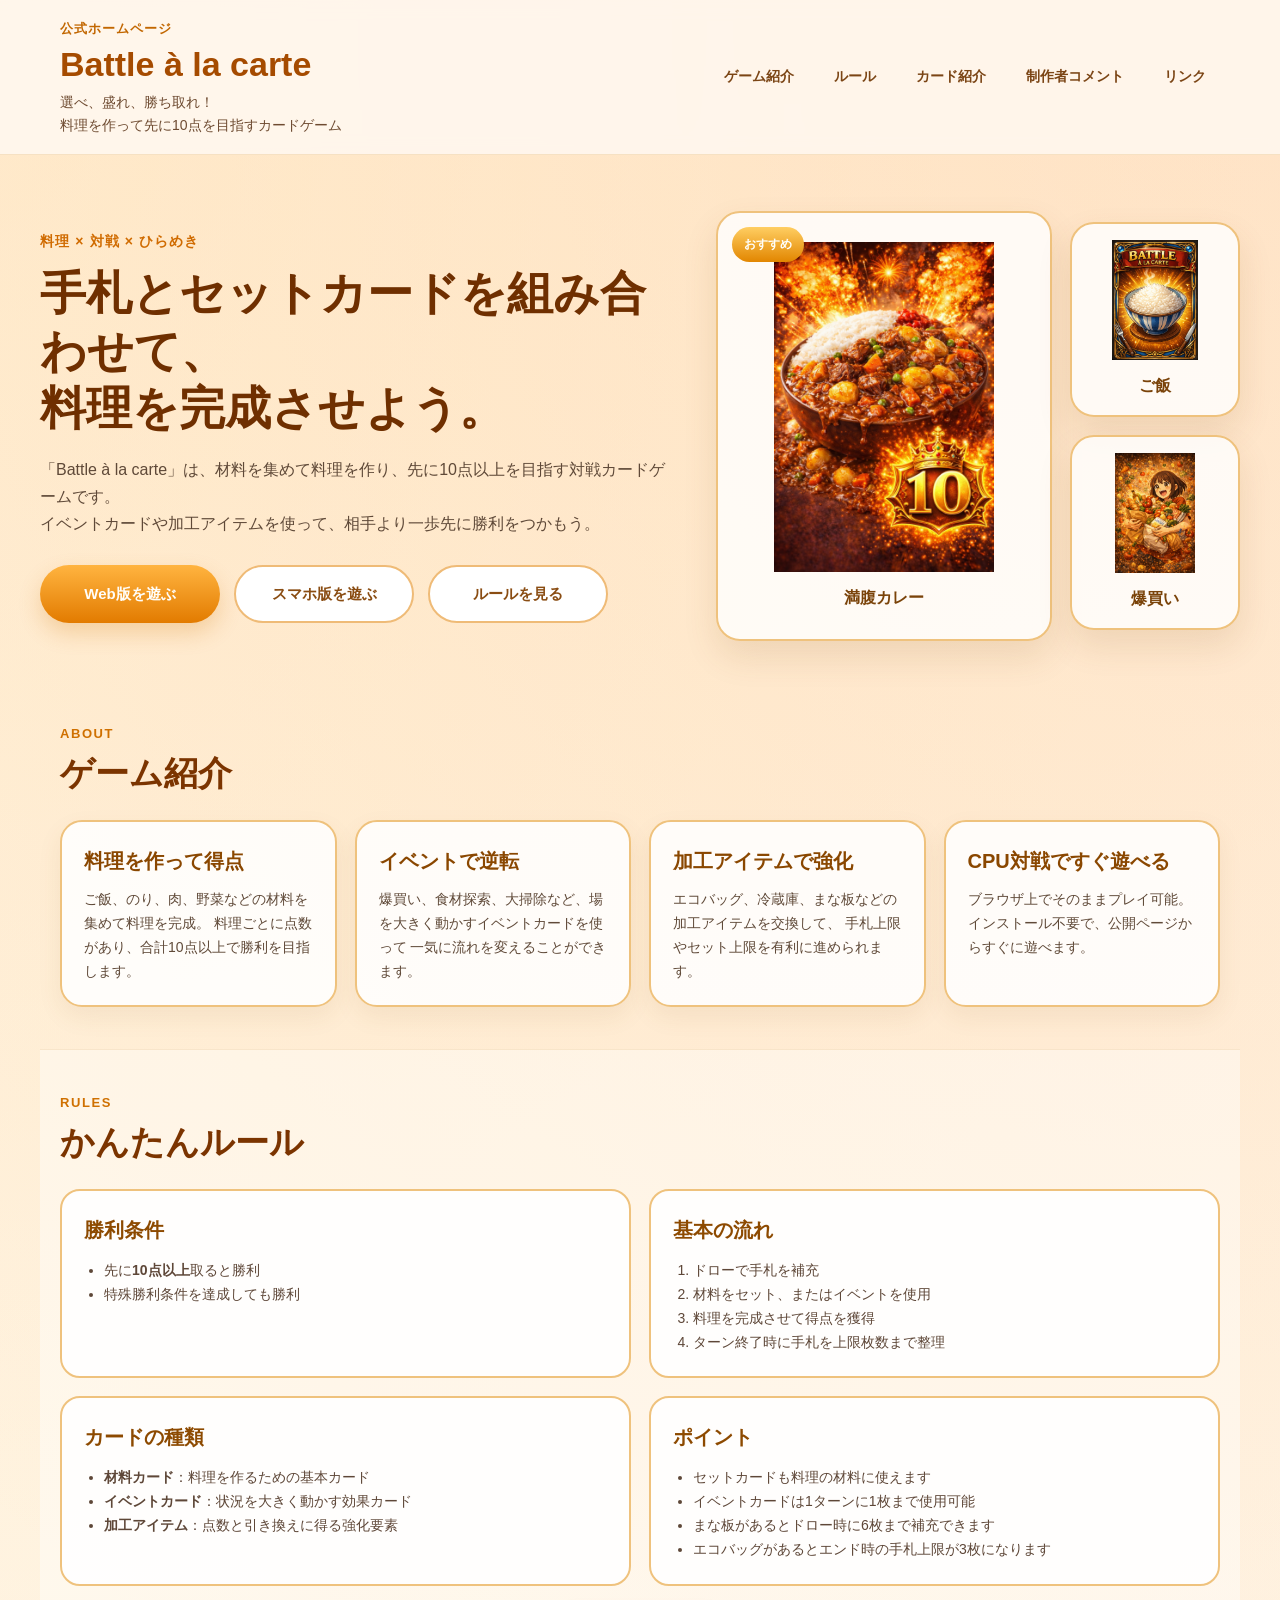
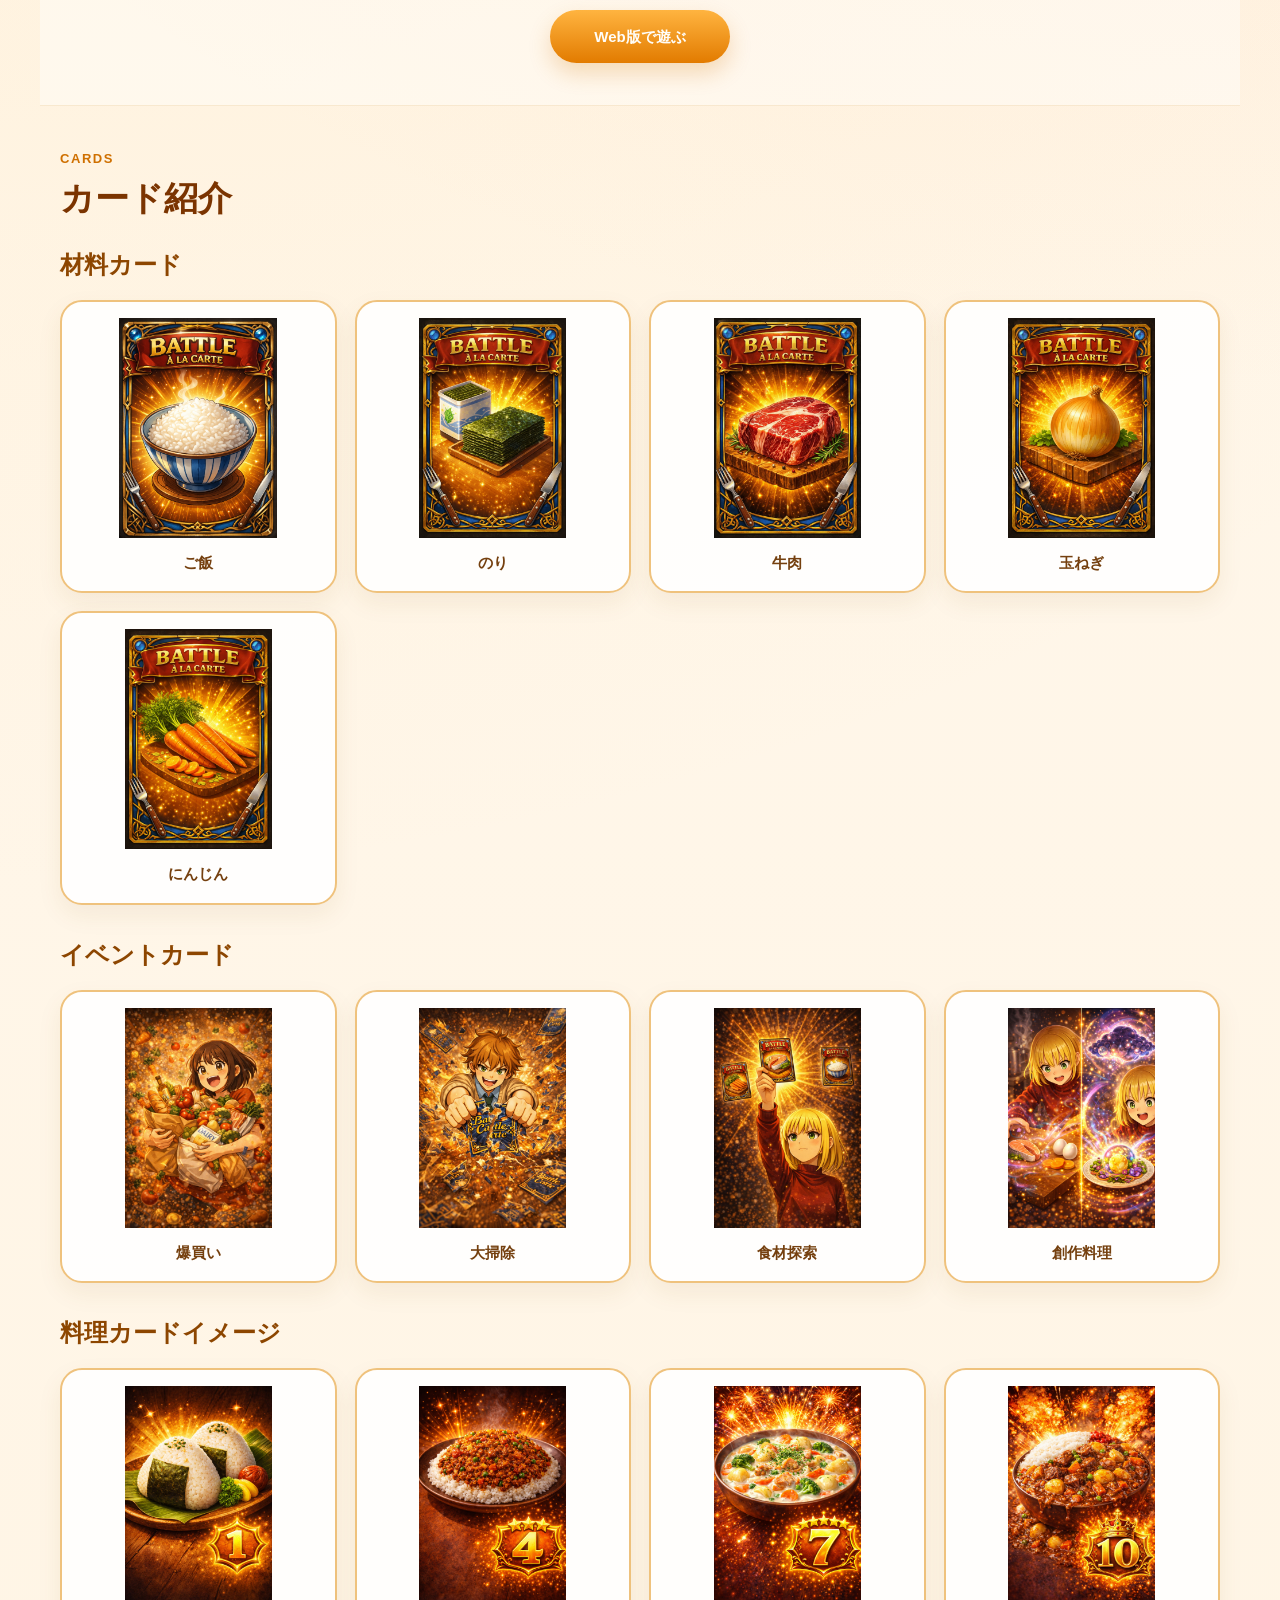
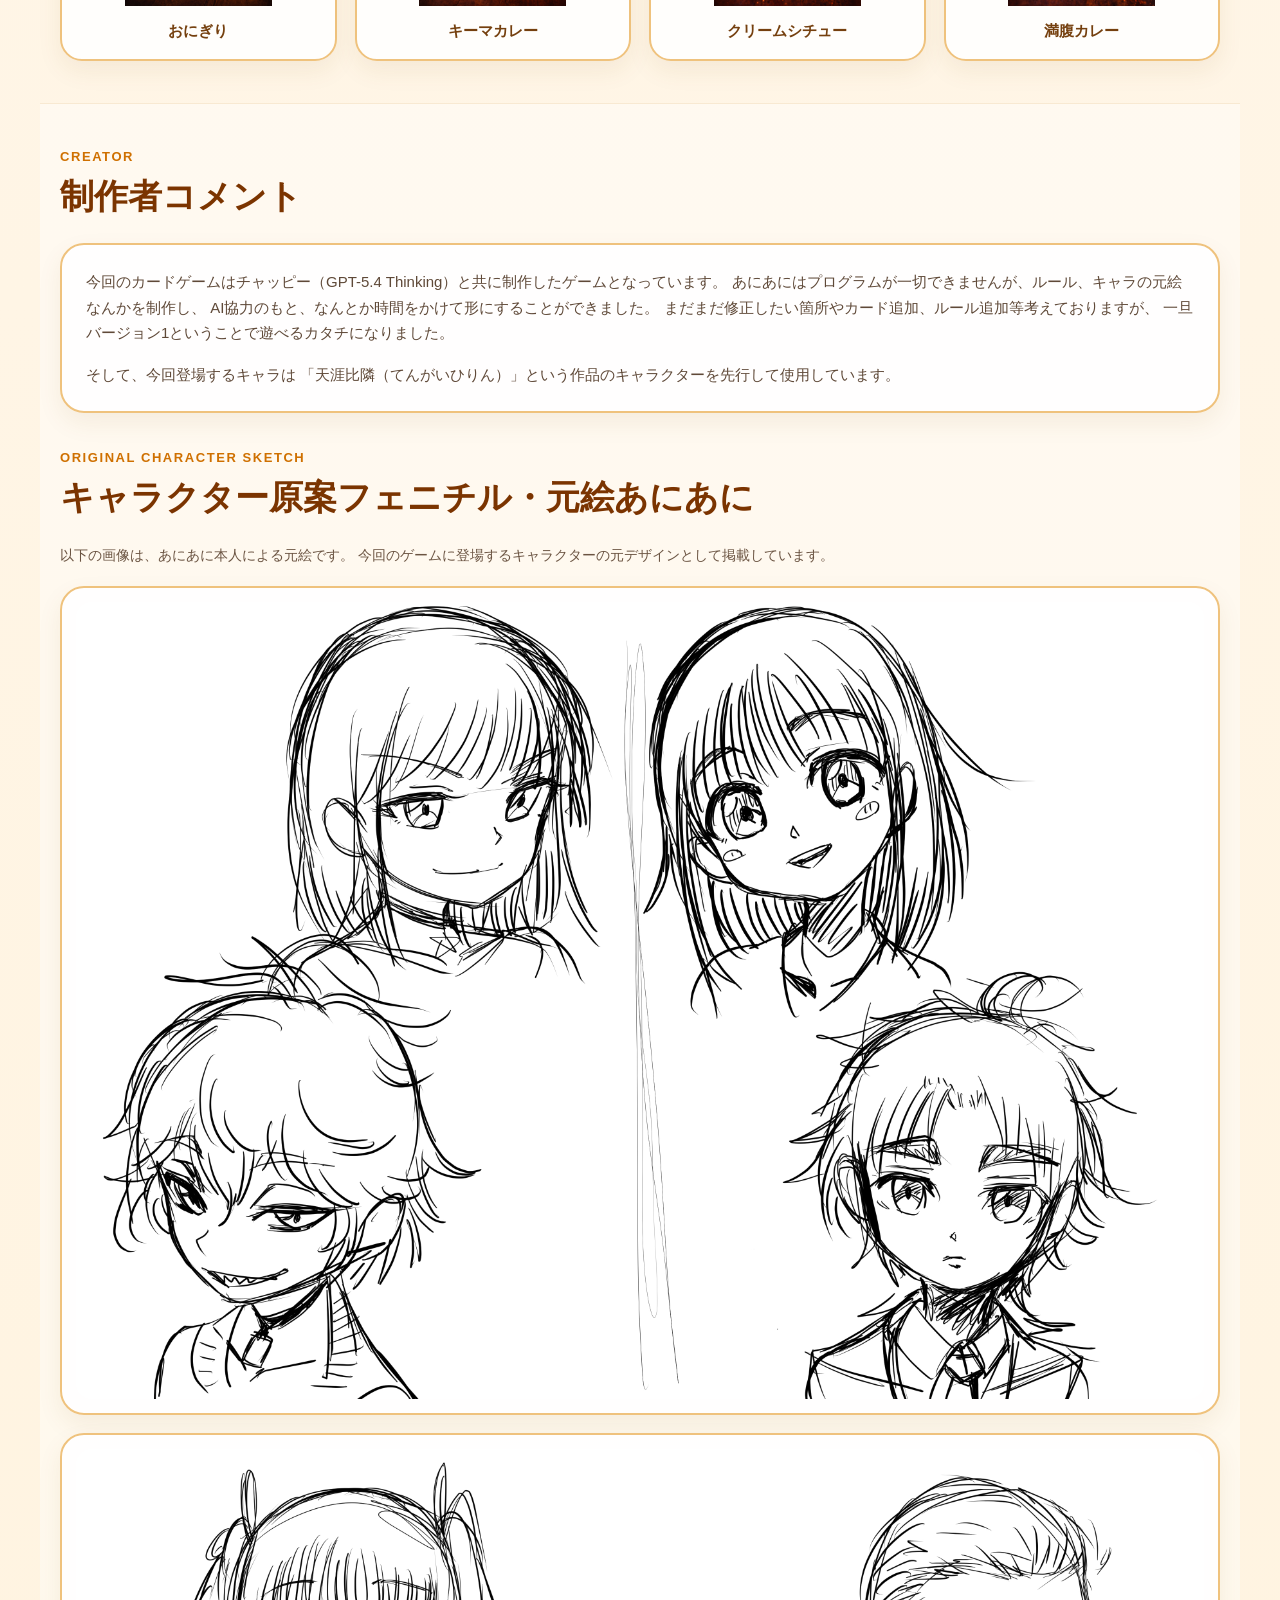
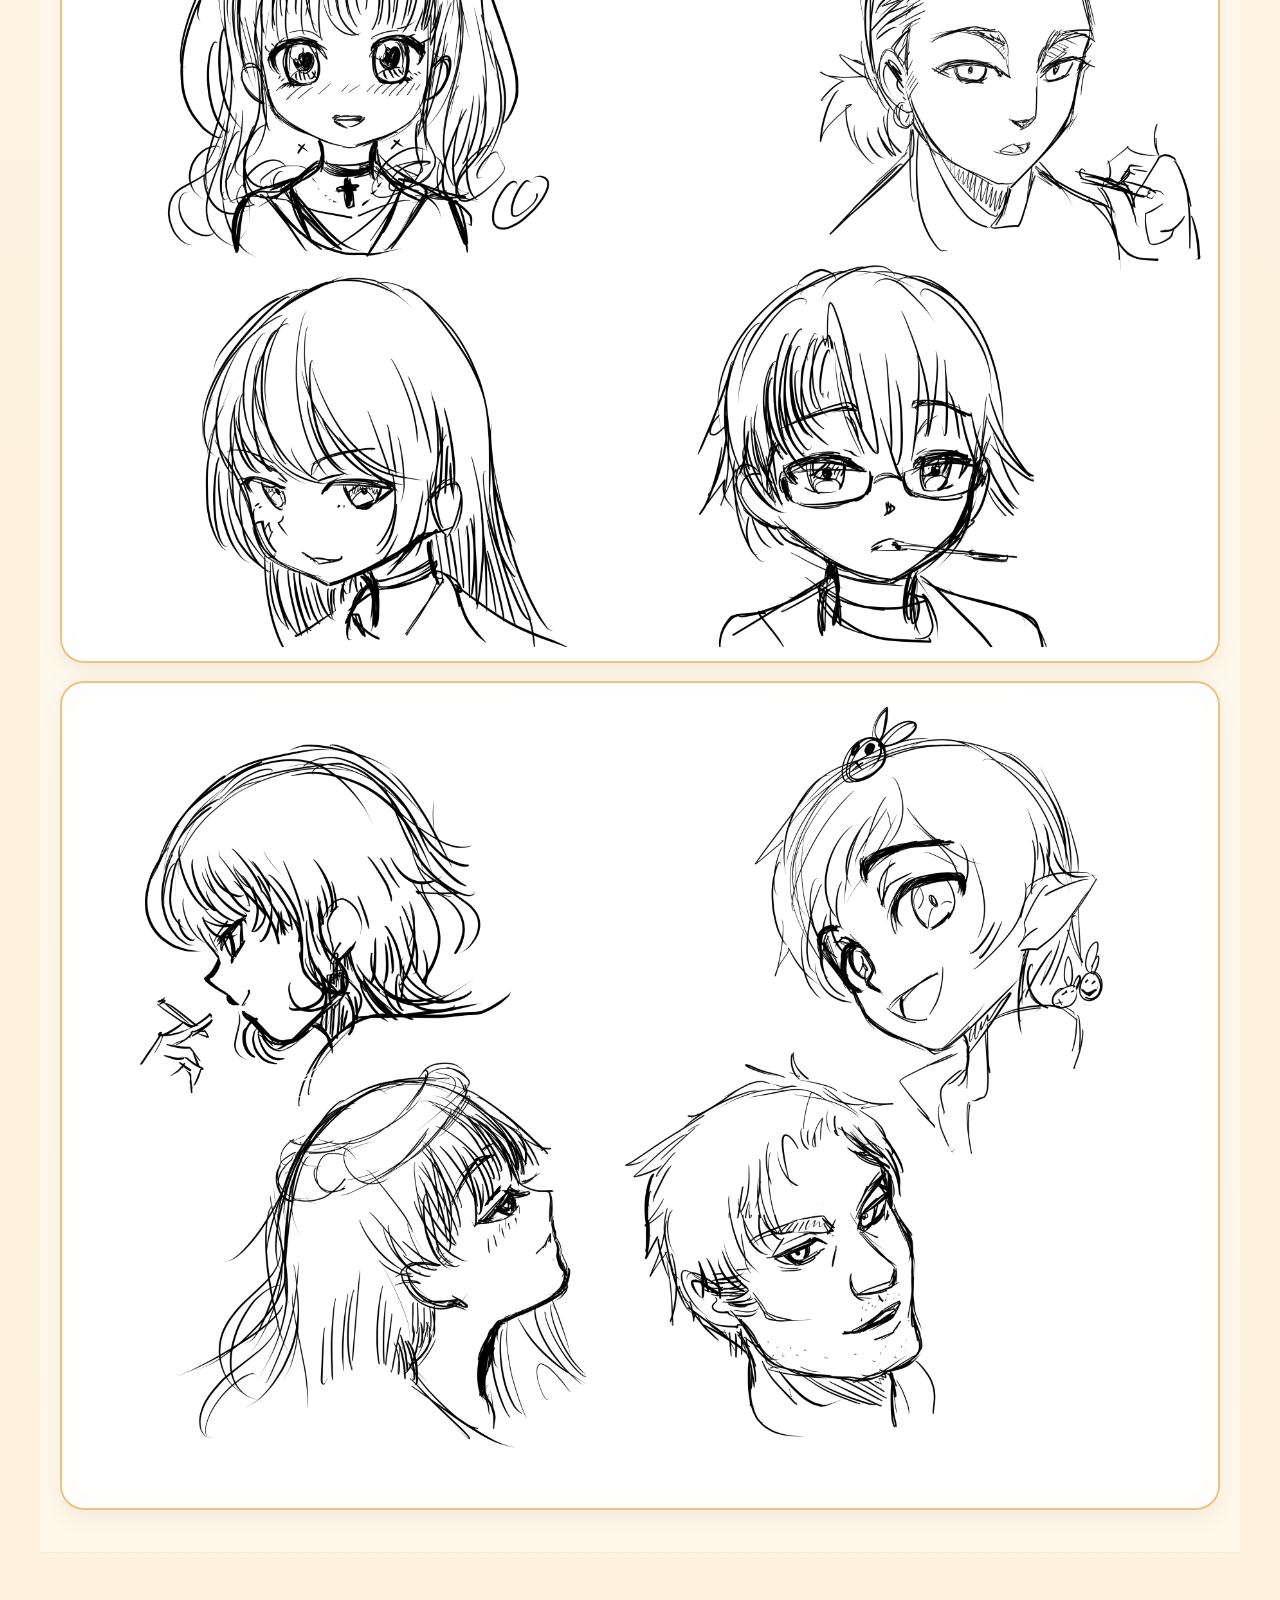
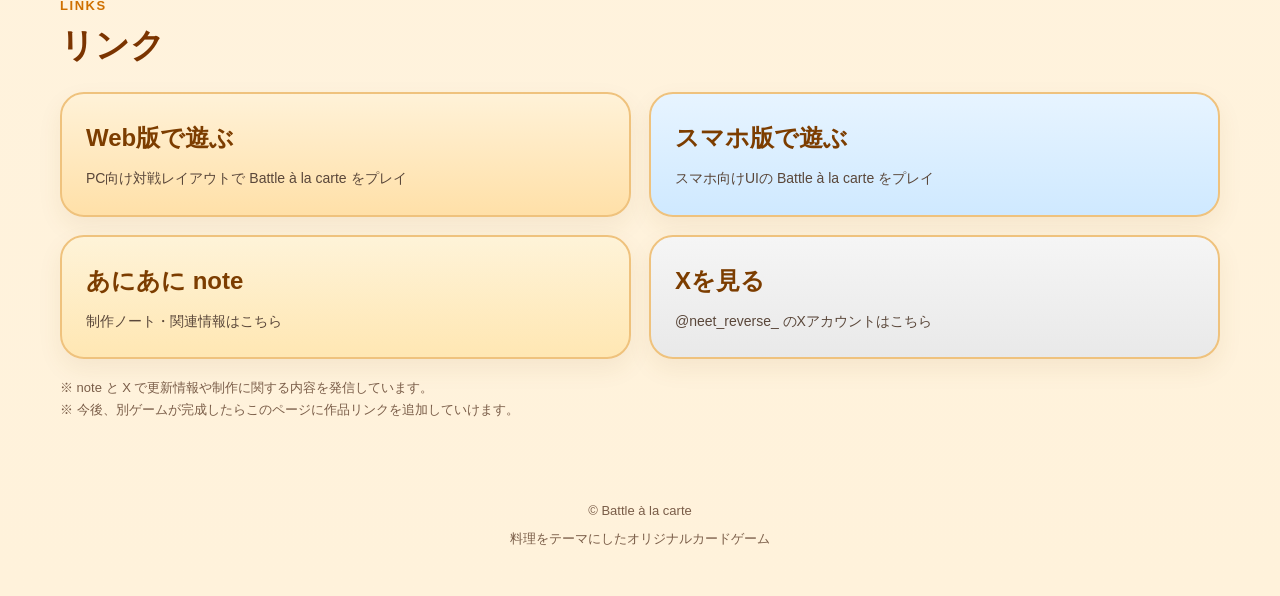
==== commit 3039e629: "Add files via upload" ====
--- a/index.html
+++ b/index.html
@@ -1,363 +1,321 @@
-﻿<!DOCTYPE html>
-<html lang="ja">
-<head>
-    <meta charset="UTF-8">
-    <meta name="viewport" content="width=device-width, initial-scale=1.0, viewport-fit=cover, user-scalable=no">
-    <title>Battle a la carte - Smartphone Field UI</title>
-    <link rel="stylesheet" href="style.css">
-</head>
-<body>
-    <div id="game-container" class="mobile-field-ui">
-        <div class="field-bg"></div>
-
-        <header class="top-hud">
-            <div class="turn-phase-box">
-                <div id="turn-indicator">ターン: プレイヤー</div>
-                <div id="phase-indicator">フェイズ: メインフェイズ</div>
-                <div id="cpu-status"></div>
+<!DOCTYPE html>
+<html lang="ja">
+<head>
+    <meta charset="UTF-8">
+    <meta name="viewport" content="width=device-width, initial-scale=1.0">
+    <title>Battle à la carte 公式サイト</title>
+    <meta name="description" content="Battle à la carte（バトルア・ラ・カルト）の公式ホームページ。ルール紹介、カード画像、ゲームプレイページへの案内を掲載。">
+    <link rel="stylesheet" href="home.css">
+</head>
+<body>
+    <header class="site-header">
+        <div class="header-inner">
+            <div class="logo-block">
+                <p class="mini-label">公式ホームページ</p>
+                <h1>Battle à la carte</h1>
+                <p class="tagline">選べ、盛れ、勝ち取れ！<br>料理を作って先に10点を目指すカードゲーム</p>
+            </div>
+
+            <nav class="header-nav">
+                <a href="#about">ゲーム紹介</a>
+                <a href="#rules">ルール</a>
+                <a href="#cards">カード紹介</a>
+                <a href="#creator">制作者コメント</a>
+                <a href="#links">リンク</a>
+            </nav>
+        </div>
+    </header>
+
+    <main>
+        <section class="hero">
+            <div class="hero-inner">
+                <div class="hero-text">
+                    <p class="hero-kicker">料理 × 対戦 × ひらめき</p>
+                    <h2>手札とセットカードを組み合わせて、<br>料理を完成させよう。</h2>
+                    <p class="hero-description">
+                        「Battle à la carte」は、材料を集めて料理を作り、先に10点以上を目指す対戦カードゲームです。<br>
+                        イベントカードや加工アイテムを使って、相手より一歩先に勝利をつかもう。
+                    </p>
+
+                    <div class="hero-buttons">
+                        <a class="primary-button" href="web.html">Web版を遊ぶ</a>
+                        <a class="secondary-button" href="mobile/mobile.html">スマホ版を遊ぶ</a>
+                        <a class="secondary-button" href="#rules">ルールを見る</a>
+                    </div>
+                </div>
+
+                <div class="hero-visual">
+                    <div class="visual-card visual-main">
+                        <div class="visual-badge">おすすめ</div>
+                        <img src="assets/images/recipes/manpuku-curry.png" alt="満腹カレー">
+                        <div class="visual-name">満腹カレー</div>
+                    </div>
+
+                    <div class="visual-side-group">
+                        <div class="visual-card small">
+                            <img src="assets/images/cards/rice.png" alt="ご飯">
+                            <div class="visual-name">ご飯</div>
+                        </div>
+                        <div class="visual-card small">
+                            <img src="assets/images/events/bakugai.png" alt="爆買い">
+                            <div class="visual-name">爆買い</div>
+                        </div>
+                    </div>
+                </div>
+            </div>
+        </section>
+
+        <section id="about" class="content-section">
+            <div class="section-heading">
+                <p class="section-label">ABOUT</p>
+                <h2>ゲーム紹介</h2>
+            </div>
+
+            <div class="feature-grid">
+                <article class="feature-card">
+                    <h3>料理を作って得点</h3>
+                    <p>
+                        ご飯、のり、肉、野菜などの材料を集めて料理を完成。
+                        料理ごとに点数があり、合計10点以上で勝利を目指します。
+                    </p>
+                </article>
+
+                <article class="feature-card">
+                    <h3>イベントで逆転</h3>
+                    <p>
+                        爆買い、食材探索、大掃除など、場を大きく動かすイベントカードを使って
+                        一気に流れを変えることができます。
+                    </p>
+                </article>
+
+                <article class="feature-card">
+                    <h3>加工アイテムで強化</h3>
+                    <p>
+                        エコバッグ、冷蔵庫、まな板などの加工アイテムを交換して、
+                        手札上限やセット上限を有利に進められます。
+                    </p>
+                </article>
+
+                <article class="feature-card">
+                    <h3>CPU対戦ですぐ遊べる</h3>
+                    <p>
+                        ブラウザ上でそのままプレイ可能。
+                        インストール不要で、公開ページからすぐに遊べます。
+                    </p>
+                </article>
+            </div>
+        </section>
+
+        <section id="rules" class="content-section alt-section">
+            <div class="section-heading">
+                <p class="section-label">RULES</p>
+                <h2>かんたんルール</h2>
+            </div>
+
+            <div class="rules-layout">
+                <div class="rule-box">
+                    <h3>勝利条件</h3>
+                    <ul>
+                        <li>先に<strong>10点以上</strong>取ると勝利</li>
+                        <li>特殊勝利条件を達成しても勝利</li>
+                    </ul>
+                </div>
+
+                <div class="rule-box">
+                    <h3>基本の流れ</h3>
+                    <ol>
+                        <li>ドローで手札を補充</li>
+                        <li>材料をセット、またはイベントを使用</li>
+                        <li>料理を完成させて得点を獲得</li>
+                        <li>ターン終了時に手札を上限枚数まで整理</li>
+                    </ol>
+                </div>
+
+                <div class="rule-box">
+                    <h3>カードの種類</h3>
+                    <ul>
+                        <li><strong>材料カード</strong>：料理を作るための基本カード</li>
+                        <li><strong>イベントカード</strong>：状況を大きく動かす効果カード</li>
+                        <li><strong>加工アイテム</strong>：点数と引き換えに得る強化要素</li>
+                    </ul>
+                </div>
+
+                <div class="rule-box">
+                    <h3>ポイント</h3>
+                    <ul>
+                        <li>セットカードも料理の材料に使えます</li>
+                        <li>イベントカードは1ターンに1枚まで使用可能</li>
+                        <li>まな板があるとドロー時に6枚まで補充できます</li>
+                        <li>エコバッグがあるとエンド時の手札上限が3枚になります</li>
+                    </ul>
+                </div>
             </div>
 
-            <div class="header-actions">
-                <button id="open-settings-tab" class="hud-button" aria-label="設定">⚙ 設定</button>
-            </div>
-        </header>
-
-        <div id="discard-banner" class="discard-banner hidden"></div>
-
-        <main class="duel-field">
-            <section class="field-side cpu-side">
-                <div class="cpu-top-row">
-                    <div class="player-hud cpu-hud">
-                        <div class="character-icon cpu-icon char-mai face-normal"></div>
-                        <div class="hud-info">
-                            <div id="cpu-hud-name" class="hud-name">舞依</div>
-                            <div class="hud-score">点数: <span id="cpu-side-score">0</span></div>
-                        </div>
-                    </div>
-
-                    <div id="realtime-log-panel" class="realtime-log-panel" role="button" tabindex="0" aria-label="ログ履歴を表示">
-                        <div class="realtime-log-title">リアルタイムログ</div>
-                        <div id="realtime-log-list" class="realtime-log-list"></div>
-                    </div>
-                </div>
-
-                <div class="cpu-hand-zone zone-block">
-                    <div class="zone-label">CPU手札</div>
-                    <div id="cpu-hand-mixed" class="card-row enemy-hand-row"></div>
-                </div>
-
-                <div class="cpu-middle-row">
-                    <div class="zone-block cpu-set-zone">
-                        <div class="zone-label">CPUセット</div>
-                        <div id="cpu-set" class="card-row compact-row"></div>
-                    </div>
-
-                    <div class="zone-block cpu-pack-zone">
-                        <div class="zone-label">加工アイテム</div>
-                        <div id="cpu-packs" class="pack-row"></div>
-                    </div>
-                </div>
-            </section>
-
-            <section class="center-field">
-                <div class="deck-discard-cluster">
-                    <div id="deck-pile-button" class="pile deck-pile clickable-pile" role="button" tabindex="0">
-                        <div class="pile-title">山札</div>
-                        <div class="pile-count" id="deck-count">0</div>
-                    </div>
-
-                    <div id="discard-pile-button" class="pile clickable-pile" role="button" tabindex="0">
-                        <div class="pile-title">捨て札</div>
-                        <div class="pile-count" id="discard-count">0</div>
-                    </div>
-                </div>
-
-                <div class="field-center-actions">
-                    <button id="cook-button" class="main-action">料理作成</button>
-                    <button id="confirm-discard-button" class="main-action" disabled>捨てる</button>
-                    <button id="end-turn-button" class="main-action accent">ターン終了</button>
-                </div>
-
-                <div class="candidate-recipes-panel zone-block">
-                    <div class="zone-label">料理作成候補一覧</div>
-                    <div id="candidate-recipes" class="candidate-recipes-list"></div>
-                </div>
-
-                <div class="center-dish-panels">
-                    <div class="dish-mini-panel">
-                        <div class="dish-mini-title">自分の料理</div>
-                        <div id="player-latest-dish" class="latest-dish-slot"></div>
-                    </div>
-
-                    <div class="dish-mini-panel">
-                        <div class="dish-mini-title">CPUの料理</div>
-                        <div id="cpu-latest-dish" class="latest-dish-slot"></div>
-                    </div>
-                </div>
-            </section>
-
-            <section class="field-side player-side">
-                <div class="player-middle-row">
-                    <div class="zone-block player-pack-zone">
-                        <div class="zone-label">加工アイテム</div>
-                        <div id="player-packs" class="pack-row"></div>
-                    </div>
-
-                    <div class="zone-block player-set-zone">
-                        <div class="zone-label">セットカード</div>
-                        <div id="player-set" class="card-row compact-row"></div>
-                    </div>
-                </div>
-
-                <div class="player-hand-zone zone-block">
-                    <div class="zone-label">手札</div>
-                    <div id="player-hand-mixed" class="card-row player-hand-row"></div>
-                </div>
-
-                <div class="player-bottom-row">
-                    <div class="player-hud player-main-hud">
-                        <div class="character-icon player-icon char-chizuru face-normal"></div>
-                        <div class="hud-info">
-                            <div id="player-hud-name" class="hud-name">千鶴</div>
-                            <div class="hud-score">点数: <span id="player-side-score">0</span></div>
-                        </div>
-                    </div>
-
-                    <div class="player-pack-actions">
-                        <button id="buy-knife-button">エコバッグ</button>
-                        <button id="buy-freezer-button">冷蔵庫</button>
-                        <button id="buy-board-button">まな板</button>
-                    </div>
-                </div>
-            </section>
-        </main>
-
-        <nav class="info-tabs">
-            <button class="tab-button" id="open-recipes-tab">料理</button>
-            <button class="tab-button" id="open-events-tab">イベント</button>
-            <button class="tab-button" id="open-packs-tab">加工</button>
-            <button class="tab-button" id="open-rules-tab">ルール</button>
-        </nav>
-
-        <section id="info-overlay" class="info-overlay hidden">
-            <div class="info-overlay-panel">
-                <div class="info-overlay-header">
-                    <h2 id="info-overlay-title">情報</h2>
-                    <button id="info-overlay-close-button">閉じる</button>
-                </div>
-                <div id="info-overlay-content" class="info-overlay-content"></div>
+            <div class="rules-button-wrap">
+                <a class="primary-button" href="web.html">Web版で遊ぶ</a>
             </div>
         </section>
+
+        <section id="cards" class="content-section">
+            <div class="section-heading">
+                <p class="section-label">CARDS</p>
+                <h2>カード紹介</h2>
+            </div>
+
+            <div class="gallery-group">
+                <h3>材料カード</h3>
+                <div class="card-gallery">
+                    <div class="gallery-card">
+                        <img src="assets/images/cards/rice.png" alt="ご飯">
+                        <p>ご飯</p>
+                    </div>
+                    <div class="gallery-card">
+                        <img src="assets/images/cards/nori.png" alt="のり">
+                        <p>のり</p>
+                    </div>
+                    <div class="gallery-card">
+                        <img src="assets/images/cards/beef.png" alt="牛肉">
+                        <p>牛肉</p>
+                    </div>
+                    <div class="gallery-card">
+                        <img src="assets/images/cards/onion.png" alt="玉ねぎ">
+                        <p>玉ねぎ</p>
+                    </div>
+                    <div class="gallery-card">
+                        <img src="assets/images/cards/carrot.png" alt="にんじん">
+                        <p>にんじん</p>
+                    </div>
+                </div>
+            </div>
+
+            <div class="gallery-group">
+                <h3>イベントカード</h3>
+                <div class="card-gallery">
+                    <div class="gallery-card">
+                        <img src="assets/images/events/bakugai.png" alt="爆買い">
+                        <p>爆買い</p>
+                    </div>
+                    <div class="gallery-card">
+                        <img src="assets/images/events/osouji.png" alt="大掃除">
+                        <p>大掃除</p>
+                    </div>
+                    <div class="gallery-card">
+                        <img src="assets/images/events/shokuzai-tansaku.png" alt="食材探索">
+                        <p>食材探索</p>
+                    </div>
+                    <div class="gallery-card">
+                        <img src="assets/images/events/sousaku-ryouri.png" alt="創作料理">
+                        <p>創作料理</p>
+                    </div>
+                </div>
+            </div>
+
+            <div class="gallery-group">
+                <h3>料理カードイメージ</h3>
+                <div class="card-gallery">
+                    <div class="gallery-card">
+                        <img src="assets/images/recipes/onigiri.png" alt="おにぎり">
+                        <p>おにぎり</p>
+                    </div>
+                    <div class="gallery-card">
+                        <img src="assets/images/recipes/keema-curry.png" alt="キーマカレー">
+                        <p>キーマカレー</p>
+                    </div>
+                    <div class="gallery-card">
+                        <img src="assets/images/recipes/cream-stew.png" alt="クリームシチュー">
+                        <p>クリームシチュー</p>
+                    </div>
+                    <div class="gallery-card">
+                        <img src="assets/images/recipes/manpuku-curry.png" alt="満腹カレー">
+                        <p>満腹カレー</p>
+                    </div>
+                </div>
+            </div>
+        </section>
+
+        <section id="creator" class="content-section alt-section">
+            <div class="section-heading">
+                <p class="section-label">CREATOR</p>
+                <h2>制作者コメント</h2>
+            </div>
+
+            <div class="creator-comment-box">
+                <p>
+                    今回のカードゲームはチャッピー（GPT-5.4 Thinking）と共に制作したゲームとなっています。
+                    あにあにはプログラムが一切できませんが、ルール、キャラの元絵なんかを制作し、
+                    AI協力のもと、なんとか時間をかけて形にすることができました。
+                    まだまだ修正したい箇所やカード追加、ルール追加等考えておりますが、
+                    一旦バージョン1ということで遊べるカタチになりました。
+                </p>
+
+                <p>
+                    そして、今回登場するキャラは
+                    「天涯比隣（てんがいひりん）」という作品のキャラクターを先行して使用しています。
+                    
+                </p>
+            </div>
+
+            <div class="section-heading creator-subheading">
+                <p class="section-label">ORIGINAL CHARACTER SKETCH</p>
+                <h2>キャラクター原案フェニチル・元絵あにあに</h2>
+            </div>
+
+            <p class="creator-note">
+                以下の画像は、あにあに本人による元絵です。
+                今回のゲームに登場するキャラクターの元デザインとして掲載しています。
+            </p>
+
+            <div class="creator-gallery">
+                <div class="creator-gallery-card">
+                    <img src="assets/images/creator/chara-sheet-1.png" alt="キャラクター原案1">
+                </div>
+                <div class="creator-gallery-card">
+                    <img src="assets/images/creator/chara-sheet-2.png" alt="キャラクター原案2">
+                </div>
+                <div class="creator-gallery-card">
+                    <img src="assets/images/creator/chara-sheet-3.png" alt="キャラクター原案3">
+                </div>
+            </div>
+        </section>
+
+        <section id="links" class="content-section">
+            <div class="section-heading">
+                <p class="section-label">LINKS</p>
+                <h2>リンク</h2>
+            </div>
+
+            <div class="link-boxes">
+                <a class="link-card play-link" href="web.html">
+                    <span class="link-title">Web版で遊ぶ</span>
+                    <span class="link-text">PC向け対戦レイアウトで Battle à la carte をプレイ</span>
+                </a>
 
-        <div id="dish-history-panel" class="panel-box selection-panel hidden">
-            <h3 id="dish-history-title">料理履歴</h3>
-            <div id="dish-history-description" class="selection-description"></div>
-            <div id="dish-history-list" class="dish-history-list"></div>
-            <div class="selection-actions">
-                <button id="dish-history-close-button">閉じる</button>
+                <a class="link-card mobile-link" href="mobile/mobile.html">
+                    <span class="link-title">スマホ版で遊ぶ</span>
+                    <span class="link-text">スマホ向けUIの Battle à la carte をプレイ</span>
+                </a>
+
+                <a class="link-card note-link" href="https://share.google/kptj5WFRebPqpcE1K" target="_blank" rel="noopener noreferrer">
+                    <span class="link-title">あにあに note</span>
+                    <span class="link-text">制作ノート・関連情報はこちら</span>
+                </a>
+
+                <a class="link-card x-link" href="https://x.com/neet_reverse_" target="_blank" rel="noopener noreferrer">
+                    <span class="link-title">Xを見る</span>
+                    <span class="link-text">@neet_reverse_ のXアカウントはこちら</span>
+                </a>
             </div>
-        </div>
-
-        <div id="selection-panel" class="panel-box selection-panel hidden">
-            <h3 id="selection-title">イベント対象選択</h3>
-            <div id="selection-description" class="selection-description"></div>
-            <div id="selection-options" class="selection-options"></div>
-            <div class="selection-actions">
-                <button id="selection-confirm-button" disabled>確定</button>
-                <button id="selection-cancel-button">キャンセル</button>
-            </div>
-        </div>
-
-        <div id="set-confirm-panel" class="panel-box selection-panel hidden">
-            <h3>カードセット確認</h3>
-            <div id="set-confirm-description" class="selection-description"></div>
-            <div class="selection-actions">
-                <button id="set-confirm-yes-button">はい</button>
-                <button id="set-confirm-no-button">いいえ</button>
-            </div>
-        </div>
-
-        <div id="pack-confirm-panel" class="panel-box selection-panel hidden">
-            <h3>加工アイテム交換確認</h3>
-            <div id="pack-confirm-description" class="selection-description"></div>
-            <div class="selection-actions">
-                <button id="pack-confirm-yes-button">交換する</button>
-                <button id="pack-confirm-no-button">キャンセル</button>
-            </div>
-        </div>
-
-        <div id="ingredient-action-panel" class="panel-box selection-panel hidden">
-            <h3 id="ingredient-action-title">材料アクション</h3>
-            <div id="ingredient-action-description" class="selection-description"></div>
-            <div id="ingredient-combo-list" class="ingredient-combo-list hidden"></div>
-            <div class="selection-actions">
-                <button id="ingredient-action-set-button" class="hidden">セットする</button>
-                <button id="ingredient-action-combo-button">組み合わせ</button>
-                <button id="ingredient-action-back-button" class="hidden">戻る</button>
-                <button id="ingredient-action-close-button">閉じる</button>
-            </div>
-        </div>
-
-        <div id="event-confirm-panel" class="panel-box selection-panel hidden">
-            <h3>イベントカード使用確認</h3>
-            <div id="event-confirm-description" class="selection-description"></div>
-            <div class="selection-actions">
-                <button id="event-confirm-yes-button">使用する</button>
-                <button id="event-confirm-no-button">やめる</button>
-            </div>
-        </div>
-
-        <div id="set-view-panel" class="panel-box selection-panel hidden">
-            <h3>セットカード確認</h3>
-            <div id="set-view-description" class="selection-description"></div>
-            <div class="selection-actions">
-                <button id="set-view-close-button">確認して閉じる</button>
-            </div>
-        </div>
-
-        <div id="pile-confirm-panel" class="panel-box selection-panel hidden">
-            <h3 id="pile-confirm-title">確認</h3>
-            <div id="pile-confirm-description" class="selection-description"></div>
-            <div class="selection-actions">
-                <button id="pile-confirm-yes-button">確認する</button>
-                <button id="pile-confirm-no-button">キャンセル</button>
-            </div>
-        </div>
-
-        <div id="pile-view-panel" class="panel-box selection-panel hidden">
-            <h3 id="pile-view-title">一覧</h3>
-            <div id="pile-view-description" class="selection-description"></div>
-            <div id="pile-view-list" class="pile-view-list"></div>
-            <div class="selection-actions">
-                <button id="pile-view-close-button">閉じる</button>
-            </div>
-        </div>
-
-        <div id="end-turn-confirm-panel" class="panel-box selection-panel hidden">
-            <h3>ターン終了確認</h3>
-            <div id="end-turn-confirm-description" class="selection-description">ターン終了を実行しますか？</div>
-            <div class="selection-actions">
-                <button id="end-turn-confirm-yes-button">終了する</button>
-                <button id="end-turn-confirm-no-button">キャンセル</button>
-            </div>
-        </div>
-
-        <section class="reference-layout hidden-reference">
-            <div class="panel-box reference-box">
-                <h2>料理一覧</h2>
-                <div id="recipe-book" class="reference-list"></div>
-            </div>
-
-            <div class="panel-box reference-box">
-                <h2>イベント一覧</h2>
-                <div id="event-book" class="reference-list"></div>
-            </div>
-
-            <div class="panel-box reference-box">
-                <h2>加工アイテム効果</h2>
-                <div id="pack-book" class="reference-list"></div>
-
-                <div class="mini-rule-box">
-                    <div class="mini-rule-title">かんたんルール</div>
-                    <div class="mini-rule-text" id="mini-rule-simple">
-                        ・先に10点獲得したら勝利<br>
-                        ・イベントカードは1ターンに1回まで使用可能<br>
-                        ・ターン終了時、手札は通常2枚まで、エコバッグ所持時は3枚まで残せます<br>
-                        ・セットカードも料理の材料に使えます<br>
-                        ・山札がなくなったら捨て札を混ぜて再利用します
-                    </div>
-                </div>
-
-                <div class="mini-rule-box">
-                    <div class="mini-rule-title">詳細ルール</div>
-                    <div class="mini-rule-text" id="mini-rule-detail">
-                        ・手札は「材料カード」と「イベントカード」を合わせた合計枚数で管理します<br>
-                        ・ドローフェイズでは、通常は合計5枚になるまで補充します<br>
-                        ・「まな板」を持っている場合、合計6枚まで補充します<br>
-                        ・材料カードはセットできますが、イベントカードはセットできません<br>
-                        ・セット上限は通常2枚、「冷蔵庫」があれば3枚です<br>
-                        ・セットカードも自分で確認でき、料理時に優先して使われます<br>
-                        ・「エコバッグ」を持っている場合、エンドフェイズの手札上限が3枚になります（通常は2枚）<br>
-                        ・料理を作っても、そのままメインフェイズを続けられます<br>
-                        ・「緊急料理」は3点以下、「創作料理」は6点以下でのみ使用できます<br>
-                        ・「緊急料理」「創作料理」は手札だけでなくセットカードも使用します<br>
-                        ・「緊急料理」「創作料理」を使ったターンは通常料理できず、逆にそのターンで料理後は「緊急料理」「創作料理」を使えません<br>
-                        ・エンドフェイズ時に手札上限を超えている場合は、上限枚数になるまで選んで捨てます
-                    </div>
-                </div>
-
-                <div class="mini-rule-box">
-                    <div class="mini-rule-title">特殊勝利条件</div>
-                    <div class="mini-rule-text" id="mini-rule-special">
-                        ・料理の達人: 鶏肉・豚肉・牛肉・魚を使う料理をそれぞれ1つ以上作り、合計7点以上で即勝利<br>
-                        ・満腹マスター: ターン開始時に自分の点数が負けている状態から、その1ターン中に3つ以上料理を完成すると即勝利
-                    </div>
-                </div>
-            </div>
-        </section>
-
-        <div id="log-area" class="log-area hidden"></div>
-    </div>
-
-    <div id="result-overlay" class="result-overlay hidden">
-        <div id="result-text" class="result-text">勝利</div>
-    </div>
-
-    <div id="spotlight-overlay" class="spotlight-overlay hidden">
-        <div class="spotlight-card-shell">
-            <div id="spotlight-badge" class="spotlight-badge">イベントカード使用</div>
-            <div id="spotlight-card" class="spotlight-card">
-                <div id="spotlight-art" class="spotlight-art"></div>
-                <div id="spotlight-name" class="spotlight-name">カード名</div>
-                <div id="spotlight-sub" class="spotlight-sub">説明</div>
-            </div>
-        </div>
-    </div>
-
-    <div id="start-overlay" class="start-overlay">
-        <div class="start-panel">
-            <h1 class="start-title">Battle a la carte</h1>
-            <p class="start-subtitle">キャラを選んでスタート</p>
-
-            <div class="start-char-select">
-                <button class="start-char-button active" data-character-id="chizuru">
-                    <span class="start-char-portrait char-chizuru"></span>
-                    <span class="start-char-name">千鶴</span>
-                </button>
-                <button class="start-char-button" data-character-id="mai">
-                    <span class="start-char-portrait char-mai"></span>
-                    <span class="start-char-name">舞依</span>
-                </button>
-                <button class="start-char-button" data-character-id="takumi">
-                    <span class="start-char-portrait char-takumi"></span>
-                    <span class="start-char-name">拓海</span>
-                </button>
-                <button class="start-char-button" data-character-id="akatsuki">
-                    <span class="start-char-portrait char-akatsuki"></span>
-                    <span class="start-char-name">暁</span>
-                </button>
-            </div>
-
-            <button id="start-setup-button" class="start-main-button">スタート</button>
-
-            <div id="start-turn-stage" class="start-turn-stage hidden">
-                <p id="start-turn-message" class="start-turn-message">カードを1枚選んでください</p>
-                <div class="start-turn-cards">
-                    <button id="start-turn-card-left" class="start-turn-card">カードA</button>
-                    <button id="start-turn-card-right" class="start-turn-card">カードB</button>
-                </div>
-                <div id="start-battle-message" class="start-battle-message"></div>
-            </div>
-        </div>
-    </div>
-
-    <script src="cards.js"></script>
-    <script src="state.js"></script>
-    <script src="rules.js"></script>
-    <script src="player.js"></script>
-    <script src="cpu.js"></script>
-    <script src="render.js"></script>
-    <script src="audio.js"></script>
-    <script src="main.js"></script>
-</body>
-</html>
+
+           <p class="link-note">
+    ※ note と X で更新情報や制作に関する内容を発信しています。<br>
+    ※ 今後、別ゲームが完成したらこのページに作品リンクを追加していけます。
+           </p>
+        </section>
+    </main>
+
+    <footer class="site-footer">
+        <p>© Battle à la carte</p>
+        <p>料理をテーマにしたオリジナルカードゲーム</p>
+    </footer>
+</body>
+</html>
--- a/home.css
+++ b/home.css
@@ -0,0 +1,544 @@
+* {
+    box-sizing: border-box;
+}
+
+html {
+    scroll-behavior: smooth;
+}
+
+body {
+    margin: 0;
+    font-family: "Hiragino Sans", "Yu Gothic", "Meiryo", sans-serif;
+    color: #3d2b1f;
+    background:
+        radial-gradient(circle at top left, rgba(255, 217, 150, 0.35), transparent 35%),
+        radial-gradient(circle at top right, rgba(255, 170, 110, 0.25), transparent 28%),
+        linear-gradient(180deg, #fff8ef 0%, #fff2db 100%);
+    line-height: 1.7;
+}
+
+img {
+    max-width: 100%;
+    display: block;
+}
+
+a {
+    text-decoration: none;
+}
+
+.site-header {
+    position: sticky;
+    top: 0;
+    z-index: 100;
+    background: rgba(255, 248, 239, 0.88);
+    backdrop-filter: blur(8px);
+    border-bottom: 1px solid rgba(214, 151, 54, 0.22);
+}
+
+.header-inner {
+    max-width: 1200px;
+    margin: 0 auto;
+    padding: 18px 20px;
+    display: flex;
+    justify-content: space-between;
+    align-items: center;
+    gap: 20px;
+}
+
+.mini-label {
+    margin: 0 0 6px 0;
+    color: #c26700;
+    font-size: 13px;
+    font-weight: 700;
+    letter-spacing: 0.08em;
+}
+
+.logo-block h1 {
+    margin: 0;
+    font-size: 34px;
+    color: #a54b00;
+    line-height: 1.1;
+}
+
+.tagline {
+    margin: 8px 0 0 0;
+    font-size: 14px;
+    color: #6e4b31;
+    line-height: 1.6;
+}
+
+.header-nav {
+    display: flex;
+    flex-wrap: wrap;
+    gap: 12px;
+}
+
+.header-nav a {
+    color: #7b4515;
+    font-weight: 700;
+    font-size: 14px;
+    padding: 10px 14px;
+    border-radius: 999px;
+    transition: 0.2s ease;
+}
+
+.header-nav a:hover {
+    background: rgba(232, 162, 64, 0.14);
+}
+
+.hero {
+    padding: 56px 20px 40px;
+}
+
+.hero-inner {
+    max-width: 1200px;
+    margin: 0 auto;
+    display: grid;
+    grid-template-columns: 1.1fr 0.9fr;
+    gap: 36px;
+    align-items: center;
+}
+
+.hero-kicker {
+    margin: 0 0 12px 0;
+    color: #d06b00;
+    font-size: 14px;
+    font-weight: 800;
+    letter-spacing: 0.08em;
+}
+
+.hero-text h2 {
+    margin: 0 0 18px 0;
+    font-size: 46px;
+    line-height: 1.25;
+    color: #6f2f00;
+}
+
+.hero-description {
+    margin: 0;
+    font-size: 16px;
+    color: #5f4938;
+}
+
+.hero-buttons {
+    margin-top: 28px;
+    display: flex;
+    flex-wrap: wrap;
+    gap: 14px;
+}
+
+.primary-button,
+.secondary-button {
+    display: inline-flex;
+    justify-content: center;
+    align-items: center;
+    min-width: 180px;
+    padding: 14px 22px;
+    border-radius: 999px;
+    font-weight: 800;
+    font-size: 15px;
+    transition: 0.2s ease;
+}
+
+.primary-button {
+    background: linear-gradient(180deg, #ffb440 0%, #e27b00 100%);
+    color: #fffdf8;
+    box-shadow: 0 10px 22px rgba(207, 115, 0, 0.24);
+}
+
+.primary-button:hover {
+    transform: translateY(-2px);
+    box-shadow: 0 14px 26px rgba(207, 115, 0, 0.28);
+}
+
+.secondary-button {
+    background: #fff;
+    color: #8a4d13;
+    border: 2px solid #efbb77;
+}
+
+.secondary-button:hover {
+    transform: translateY(-2px);
+    background: #fff6ea;
+}
+
+.hero-visual {
+    display: grid;
+    grid-template-columns: 1fr 170px;
+    gap: 18px;
+    align-items: center;
+}
+
+.visual-side-group {
+    display: flex;
+    flex-direction: column;
+    gap: 18px;
+}
+
+.visual-card {
+    position: relative;
+    background: rgba(255, 255, 255, 0.82);
+    border: 2px solid #efc27d;
+    border-radius: 24px;
+    padding: 16px;
+    box-shadow: 0 16px 34px rgba(122, 73, 14, 0.12);
+}
+
+.visual-card img {
+    width: 100%;
+    height: auto;
+    object-fit: contain;
+}
+
+.visual-main {
+    min-height: 430px;
+    display: flex;
+    flex-direction: column;
+    justify-content: center;
+}
+
+.visual-main img {
+    max-height: 330px;
+    object-fit: contain;
+}
+
+.visual-card.small {
+    min-height: 190px;
+    display: flex;
+    flex-direction: column;
+    justify-content: center;
+}
+
+.visual-card.small img {
+    max-height: 120px;
+    object-fit: contain;
+}
+
+.visual-badge {
+    position: absolute;
+    top: 14px;
+    left: 14px;
+    display: inline-block;
+    background: linear-gradient(180deg, #ffce62 0%, #e28600 100%);
+    color: #fffef9;
+    font-size: 12px;
+    font-weight: 800;
+    border-radius: 999px;
+    padding: 7px 12px;
+}
+
+.visual-name {
+    margin-top: 12px;
+    text-align: center;
+    font-size: 16px;
+    font-weight: 800;
+    color: #7a4309;
+}
+
+.content-section {
+    max-width: 1200px;
+    margin: 0 auto;
+    padding: 42px 20px;
+}
+
+.alt-section {
+    background: rgba(255, 255, 255, 0.4);
+    border-top: 1px solid rgba(221, 173, 100, 0.22);
+    border-bottom: 1px solid rgba(221, 173, 100, 0.22);
+}
+
+.section-heading {
+    margin-bottom: 26px;
+}
+
+.section-label {
+    margin: 0 0 8px 0;
+    font-size: 13px;
+    font-weight: 800;
+    letter-spacing: 0.12em;
+    color: #cf7000;
+}
+
+.section-heading h2 {
+    margin: 0;
+    font-size: 34px;
+    color: #7b3400;
+    line-height: 1.2;
+}
+
+.feature-grid {
+    display: grid;
+    grid-template-columns: repeat(4, 1fr);
+    gap: 18px;
+}
+
+.feature-card {
+    background: rgba(255, 255, 255, 0.88);
+    border: 2px solid #efc27d;
+    border-radius: 22px;
+    padding: 22px;
+    box-shadow: 0 10px 24px rgba(126, 84, 30, 0.08);
+}
+
+.feature-card h3 {
+    margin: 0 0 10px 0;
+    color: #8a4700;
+    font-size: 20px;
+}
+
+.feature-card p {
+    margin: 0;
+    color: #604a39;
+    font-size: 14px;
+}
+
+.rules-layout {
+    display: grid;
+    grid-template-columns: repeat(2, 1fr);
+    gap: 18px;
+}
+
+.rule-box {
+    background: rgba(255, 255, 255, 0.92);
+    border: 2px solid #efc27d;
+    border-radius: 20px;
+    padding: 22px;
+}
+
+.rule-box h3 {
+    margin: 0 0 12px 0;
+    color: #8d4a00;
+    font-size: 20px;
+}
+
+.rule-box ul,
+.rule-box ol {
+    margin: 0;
+    padding-left: 20px;
+    color: #5e4738;
+    font-size: 14px;
+}
+
+.rules-button-wrap {
+    margin-top: 24px;
+    text-align: center;
+}
+
+.gallery-group + .gallery-group {
+    margin-top: 30px;
+}
+
+.gallery-group h3 {
+    margin: 0 0 14px 0;
+    color: #8d4600;
+    font-size: 24px;
+}
+
+.card-gallery {
+    display: grid;
+    grid-template-columns: repeat(4, 1fr);
+    gap: 18px;
+}
+
+.gallery-card {
+    background: rgba(255, 255, 255, 0.9);
+    border: 2px solid #efc27d;
+    border-radius: 22px;
+    padding: 16px;
+    text-align: center;
+    box-shadow: 0 10px 24px rgba(126, 84, 30, 0.08);
+}
+
+.gallery-card img {
+    width: 100%;
+    height: 220px;
+    object-fit: contain;
+}
+
+.gallery-card p {
+    margin: 12px 0 0 0;
+    color: #75400f;
+    font-size: 15px;
+    font-weight: 800;
+}
+
+.link-boxes {
+    display: grid;
+    grid-template-columns: repeat(2, 1fr);
+    gap: 18px;
+}
+
+.link-card {
+    display: block;
+    background: rgba(255, 255, 255, 0.92);
+    border: 2px solid #efc27d;
+    border-radius: 24px;
+    padding: 24px;
+    transition: 0.2s ease;
+    box-shadow: 0 10px 24px rgba(126, 84, 30, 0.08);
+}
+
+.link-card:hover {
+    transform: translateY(-4px);
+}
+
+.play-link {
+    background: linear-gradient(180deg, #fff2d8 0%, #ffe0a8 100%);
+}
+
+.mobile-link {
+    background: linear-gradient(180deg, #e7f4ff 0%, #cfe9ff 100%);
+}
+
+.note-link {
+    background: linear-gradient(180deg, #fef3d8 0%, #ffe7b3 100%);
+}
+
+.x-link {
+    background: linear-gradient(180deg, #f5f5f5 0%, #e9e9e9 100%);
+}
+
+.link-title {
+    display: block;
+    font-size: 24px;
+    font-weight: 900;
+    color: #7c3d00;
+    margin-bottom: 8px;
+}
+
+.link-text {
+    display: block;
+    color: #5a473a;
+    font-size: 14px;
+}
+
+.link-note {
+    margin: 18px 0 0 0;
+    color: #7a5d48;
+    font-size: 13px;
+}
+
+.site-footer {
+    padding: 30px 20px 40px;
+    text-align: center;
+    color: #7a5d48;
+    font-size: 13px;
+}
+
+.site-footer p {
+    margin: 6px 0;
+}
+
+@media (max-width: 1024px) {
+    .hero-inner,
+    .feature-grid,
+    .rules-layout,
+    .card-gallery,
+    .link-boxes {
+        grid-template-columns: 1fr 1fr;
+    }
+
+    .hero-visual {
+        grid-template-columns: 1fr;
+    }
+
+    .visual-side-group {
+        flex-direction: row;
+    }
+
+    .hero-text h2 {
+        font-size: 38px;
+    }
+}
+
+@media (max-width: 768px) {
+    .header-inner,
+    .hero-inner,
+    .feature-grid,
+    .rules-layout,
+    .card-gallery,
+    .link-boxes {
+        grid-template-columns: 1fr;
+    }
+
+    .header-inner {
+        align-items: flex-start;
+    }
+
+    .header-nav {
+        width: 100%;
+    }
+
+    .hero {
+        padding-top: 40px;
+    }
+
+    .hero-text h2 {
+        font-size: 30px;
+    }
+
+    .section-heading h2 {
+        font-size: 28px;
+    }
+
+    .visual-side-group {
+        flex-direction: column;
+    }
+
+    .gallery-card img {
+        height: 180px;
+    }
+
+    .primary-button,
+    .secondary-button {
+        width: 100%;
+    }
+}
+.creator-comment-box {
+    background: rgba(255, 255, 255, 0.92);
+    border: 2px solid #efc27d;
+    border-radius: 24px;
+    padding: 24px;
+    box-shadow: 0 10px 24px rgba(126, 84, 30, 0.08);
+    color: #5f4938;
+    font-size: 15px;
+}
+
+.creator-comment-box p {
+    margin: 0;
+}
+
+.creator-comment-box p + p {
+    margin-top: 16px;
+}
+
+.creator-subheading {
+    margin-top: 34px;
+}
+
+.creator-note {
+    margin: 0 0 18px 0;
+    color: #6b5442;
+    font-size: 14px;
+}
+
+.creator-gallery {
+    display: grid;
+    grid-template-columns: 1fr;
+    gap: 18px;
+}
+
+.creator-gallery-card {
+    background: rgba(255, 255, 255, 0.92);
+    border: 2px solid #efc27d;
+    border-radius: 24px;
+    padding: 14px;
+    box-shadow: 0 10px 24px rgba(126, 84, 30, 0.08);
+}
+
+.creator-gallery-card img {
+    width: 100%;
+    height: auto;
+    border-radius: 16px;
+    display: block;
+}
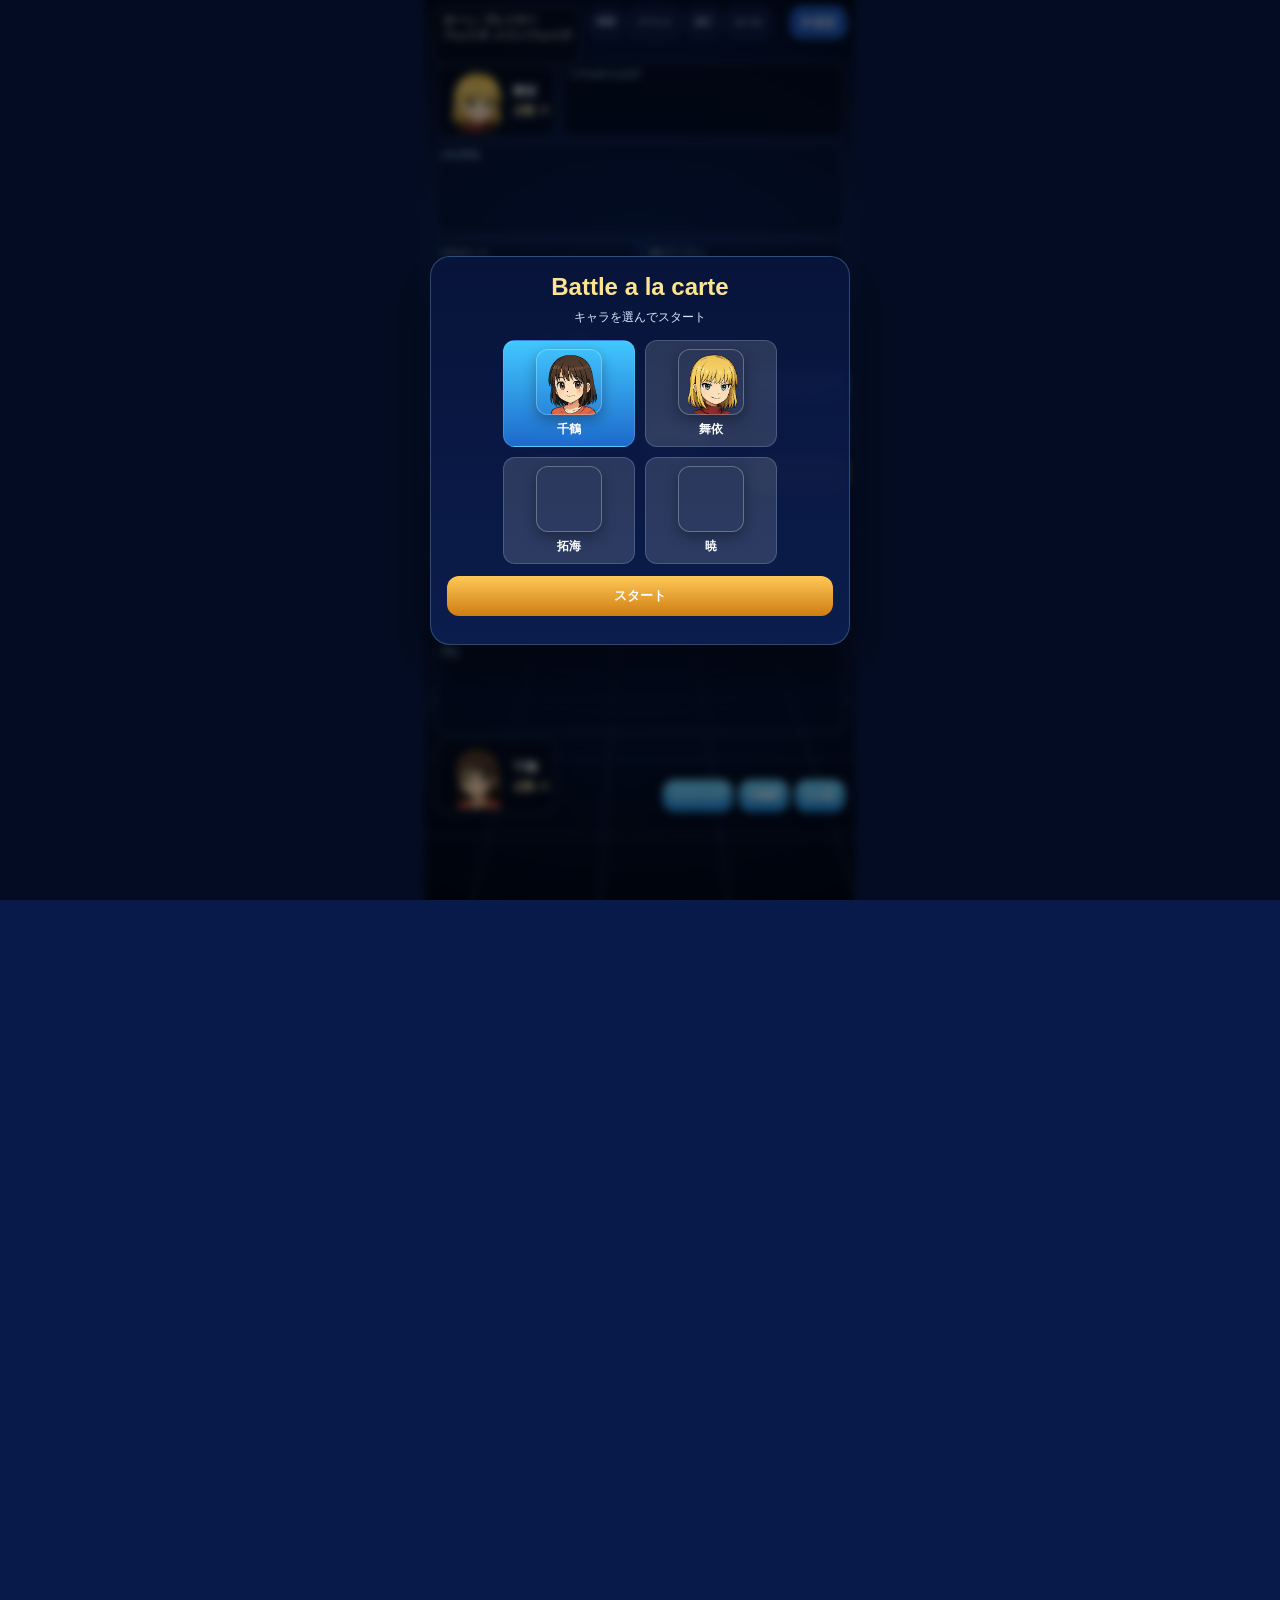
==== commit 2364ef16: "Add files via upload" ====
--- a/index.html
+++ b/index.html
@@ -1,321 +1,12 @@
-<!DOCTYPE html>
-<html lang="ja">
-<head>
-    <meta charset="UTF-8">
-    <meta name="viewport" content="width=device-width, initial-scale=1.0">
-    <title>Battle à la carte 公式サイト</title>
-    <meta name="description" content="Battle à la carte（バトルア・ラ・カルト）の公式ホームページ。ルール紹介、カード画像、ゲームプレイページへの案内を掲載。">
-    <link rel="stylesheet" href="home.css">
-</head>
-<body>
-    <header class="site-header">
-        <div class="header-inner">
-            <div class="logo-block">
-                <p class="mini-label">公式ホームページ</p>
-                <h1>Battle à la carte</h1>
-                <p class="tagline">選べ、盛れ、勝ち取れ！<br>料理を作って先に10点を目指すカードゲーム</p>
-            </div>
-
-            <nav class="header-nav">
-                <a href="#about">ゲーム紹介</a>
-                <a href="#rules">ルール</a>
-                <a href="#cards">カード紹介</a>
-                <a href="#creator">制作者コメント</a>
-                <a href="#links">リンク</a>
-            </nav>
-        </div>
-    </header>
-
-    <main>
-        <section class="hero">
-            <div class="hero-inner">
-                <div class="hero-text">
-                    <p class="hero-kicker">料理 × 対戦 × ひらめき</p>
-                    <h2>手札とセットカードを組み合わせて、<br>料理を完成させよう。</h2>
-                    <p class="hero-description">
-                        「Battle à la carte」は、材料を集めて料理を作り、先に10点以上を目指す対戦カードゲームです。<br>
-                        イベントカードや加工アイテムを使って、相手より一歩先に勝利をつかもう。
-                    </p>
-
-                    <div class="hero-buttons">
-                        <a class="primary-button" href="web.html">Web版を遊ぶ</a>
-                        <a class="secondary-button" href="mobile/mobile.html">スマホ版を遊ぶ</a>
-                        <a class="secondary-button" href="#rules">ルールを見る</a>
-                    </div>
-                </div>
-
-                <div class="hero-visual">
-                    <div class="visual-card visual-main">
-                        <div class="visual-badge">おすすめ</div>
-                        <img src="assets/images/recipes/manpuku-curry.png" alt="満腹カレー">
-                        <div class="visual-name">満腹カレー</div>
-                    </div>
-
-                    <div class="visual-side-group">
-                        <div class="visual-card small">
-                            <img src="assets/images/cards/rice.png" alt="ご飯">
-                            <div class="visual-name">ご飯</div>
-                        </div>
-                        <div class="visual-card small">
-                            <img src="assets/images/events/bakugai.png" alt="爆買い">
-                            <div class="visual-name">爆買い</div>
-                        </div>
-                    </div>
-                </div>
-            </div>
-        </section>
-
-        <section id="about" class="content-section">
-            <div class="section-heading">
-                <p class="section-label">ABOUT</p>
-                <h2>ゲーム紹介</h2>
-            </div>
-
-            <div class="feature-grid">
-                <article class="feature-card">
-                    <h3>料理を作って得点</h3>
-                    <p>
-                        ご飯、のり、肉、野菜などの材料を集めて料理を完成。
-                        料理ごとに点数があり、合計10点以上で勝利を目指します。
-                    </p>
-                </article>
-
-                <article class="feature-card">
-                    <h3>イベントで逆転</h3>
-                    <p>
-                        爆買い、食材探索、大掃除など、場を大きく動かすイベントカードを使って
-                        一気に流れを変えることができます。
-                    </p>
-                </article>
-
-                <article class="feature-card">
-                    <h3>加工アイテムで強化</h3>
-                    <p>
-                        エコバッグ、冷蔵庫、まな板などの加工アイテムを交換して、
-                        手札上限やセット上限を有利に進められます。
-                    </p>
-                </article>
-
-                <article class="feature-card">
-                    <h3>CPU対戦ですぐ遊べる</h3>
-                    <p>
-                        ブラウザ上でそのままプレイ可能。
-                        インストール不要で、公開ページからすぐに遊べます。
-                    </p>
-                </article>
-            </div>
-        </section>
-
-        <section id="rules" class="content-section alt-section">
-            <div class="section-heading">
-                <p class="section-label">RULES</p>
-                <h2>かんたんルール</h2>
-            </div>
-
-            <div class="rules-layout">
-                <div class="rule-box">
-                    <h3>勝利条件</h3>
-                    <ul>
-                        <li>先に<strong>10点以上</strong>取ると勝利</li>
-                        <li>特殊勝利条件を達成しても勝利</li>
-                    </ul>
-                </div>
-
-                <div class="rule-box">
-                    <h3>基本の流れ</h3>
-                    <ol>
-                        <li>ドローで手札を補充</li>
-                        <li>材料をセット、またはイベントを使用</li>
-                        <li>料理を完成させて得点を獲得</li>
-                        <li>ターン終了時に手札を上限枚数まで整理</li>
-                    </ol>
-                </div>
-
-                <div class="rule-box">
-                    <h3>カードの種類</h3>
-                    <ul>
-                        <li><strong>材料カード</strong>：料理を作るための基本カード</li>
-                        <li><strong>イベントカード</strong>：状況を大きく動かす効果カード</li>
-                        <li><strong>加工アイテム</strong>：点数と引き換えに得る強化要素</li>
-                    </ul>
-                </div>
-
-                <div class="rule-box">
-                    <h3>ポイント</h3>
-                    <ul>
-                        <li>セットカードも料理の材料に使えます</li>
-                        <li>イベントカードは1ターンに1枚まで使用可能</li>
-                        <li>まな板があるとドロー時に6枚まで補充できます</li>
-                        <li>エコバッグがあるとエンド時の手札上限が3枚になります</li>
-                    </ul>
-                </div>
-            </div>
-
-            <div class="rules-button-wrap">
-                <a class="primary-button" href="web.html">Web版で遊ぶ</a>
-            </div>
-        </section>
-
-        <section id="cards" class="content-section">
-            <div class="section-heading">
-                <p class="section-label">CARDS</p>
-                <h2>カード紹介</h2>
-            </div>
-
-            <div class="gallery-group">
-                <h3>材料カード</h3>
-                <div class="card-gallery">
-                    <div class="gallery-card">
-                        <img src="assets/images/cards/rice.png" alt="ご飯">
-                        <p>ご飯</p>
-                    </div>
-                    <div class="gallery-card">
-                        <img src="assets/images/cards/nori.png" alt="のり">
-                        <p>のり</p>
-                    </div>
-                    <div class="gallery-card">
-                        <img src="assets/images/cards/beef.png" alt="牛肉">
-                        <p>牛肉</p>
-                    </div>
-                    <div class="gallery-card">
-                        <img src="assets/images/cards/onion.png" alt="玉ねぎ">
-                        <p>玉ねぎ</p>
-                    </div>
-                    <div class="gallery-card">
-                        <img src="assets/images/cards/carrot.png" alt="にんじん">
-                        <p>にんじん</p>
-                    </div>
-                </div>
-            </div>
-
-            <div class="gallery-group">
-                <h3>イベントカード</h3>
-                <div class="card-gallery">
-                    <div class="gallery-card">
-                        <img src="assets/images/events/bakugai.png" alt="爆買い">
-                        <p>爆買い</p>
-                    </div>
-                    <div class="gallery-card">
-                        <img src="assets/images/events/osouji.png" alt="大掃除">
-                        <p>大掃除</p>
-                    </div>
-                    <div class="gallery-card">
-                        <img src="assets/images/events/shokuzai-tansaku.png" alt="食材探索">
-                        <p>食材探索</p>
-                    </div>
-                    <div class="gallery-card">
-                        <img src="assets/images/events/sousaku-ryouri.png" alt="創作料理">
-                        <p>創作料理</p>
-                    </div>
-                </div>
-            </div>
-
-            <div class="gallery-group">
-                <h3>料理カードイメージ</h3>
-                <div class="card-gallery">
-                    <div class="gallery-card">
-                        <img src="assets/images/recipes/onigiri.png" alt="おにぎり">
-                        <p>おにぎり</p>
-                    </div>
-                    <div class="gallery-card">
-                        <img src="assets/images/recipes/keema-curry.png" alt="キーマカレー">
-                        <p>キーマカレー</p>
-                    </div>
-                    <div class="gallery-card">
-                        <img src="assets/images/recipes/cream-stew.png" alt="クリームシチュー">
-                        <p>クリームシチュー</p>
-                    </div>
-                    <div class="gallery-card">
-                        <img src="assets/images/recipes/manpuku-curry.png" alt="満腹カレー">
-                        <p>満腹カレー</p>
-                    </div>
-                </div>
-            </div>
-        </section>
-
-        <section id="creator" class="content-section alt-section">
-            <div class="section-heading">
-                <p class="section-label">CREATOR</p>
-                <h2>制作者コメント</h2>
-            </div>
-
-            <div class="creator-comment-box">
-                <p>
-                    今回のカードゲームはチャッピー（GPT-5.4 Thinking）と共に制作したゲームとなっています。
-                    あにあにはプログラムが一切できませんが、ルール、キャラの元絵なんかを制作し、
-                    AI協力のもと、なんとか時間をかけて形にすることができました。
-                    まだまだ修正したい箇所やカード追加、ルール追加等考えておりますが、
-                    一旦バージョン1ということで遊べるカタチになりました。
-                </p>
-
-                <p>
-                    そして、今回登場するキャラは
-                    「天涯比隣（てんがいひりん）」という作品のキャラクターを先行して使用しています。
-                    
-                </p>
-            </div>
-
-            <div class="section-heading creator-subheading">
-                <p class="section-label">ORIGINAL CHARACTER SKETCH</p>
-                <h2>キャラクター原案フェニチル・元絵あにあに</h2>
-            </div>
-
-            <p class="creator-note">
-                以下の画像は、あにあに本人による元絵です。
-                今回のゲームに登場するキャラクターの元デザインとして掲載しています。
-            </p>
-
-            <div class="creator-gallery">
-                <div class="creator-gallery-card">
-                    <img src="assets/images/creator/chara-sheet-1.png" alt="キャラクター原案1">
-                </div>
-                <div class="creator-gallery-card">
-                    <img src="assets/images/creator/chara-sheet-2.png" alt="キャラクター原案2">
-                </div>
-                <div class="creator-gallery-card">
-                    <img src="assets/images/creator/chara-sheet-3.png" alt="キャラクター原案3">
-                </div>
-            </div>
-        </section>
-
-        <section id="links" class="content-section">
-            <div class="section-heading">
-                <p class="section-label">LINKS</p>
-                <h2>リンク</h2>
-            </div>
-
-            <div class="link-boxes">
-                <a class="link-card play-link" href="web.html">
-                    <span class="link-title">Web版で遊ぶ</span>
-                    <span class="link-text">PC向け対戦レイアウトで Battle à la carte をプレイ</span>
-                </a>
-
-                <a class="link-card mobile-link" href="mobile/mobile.html">
-                    <span class="link-title">スマホ版で遊ぶ</span>
-                    <span class="link-text">スマホ向けUIの Battle à la carte をプレイ</span>
-                </a>
-
-                <a class="link-card note-link" href="https://share.google/kptj5WFRebPqpcE1K" target="_blank" rel="noopener noreferrer">
-                    <span class="link-title">あにあに note</span>
-                    <span class="link-text">制作ノート・関連情報はこちら</span>
-                </a>
-
-                <a class="link-card x-link" href="https://x.com/neet_reverse_" target="_blank" rel="noopener noreferrer">
-                    <span class="link-title">Xを見る</span>
-                    <span class="link-text">@neet_reverse_ のXアカウントはこちら</span>
-                </a>
-            </div>
-
-           <p class="link-note">
-    ※ note と X で更新情報や制作に関する内容を発信しています。<br>
-    ※ 今後、別ゲームが完成したらこのページに作品リンクを追加していけます。
-           </p>
-        </section>
-    </main>
-
-    <footer class="site-footer">
-        <p>© Battle à la carte</p>
-        <p>料理をテーマにしたオリジナルカードゲーム</p>
-    </footer>
-</body>
-</html>
+﻿<!DOCTYPE html>
+<html lang="ja">
+<head>
+  <meta charset="UTF-8">
+  <meta http-equiv="refresh" content="0; url=mobile.html">
+  <meta name="viewport" content="width=device-width, initial-scale=1.0">
+  <title>Redirecting...</title>
+</head>
+<body>
+  <p>スマホ版へ移動します: <a href="mobile.html">mobile.html</a></p>
+</body>
+</html>
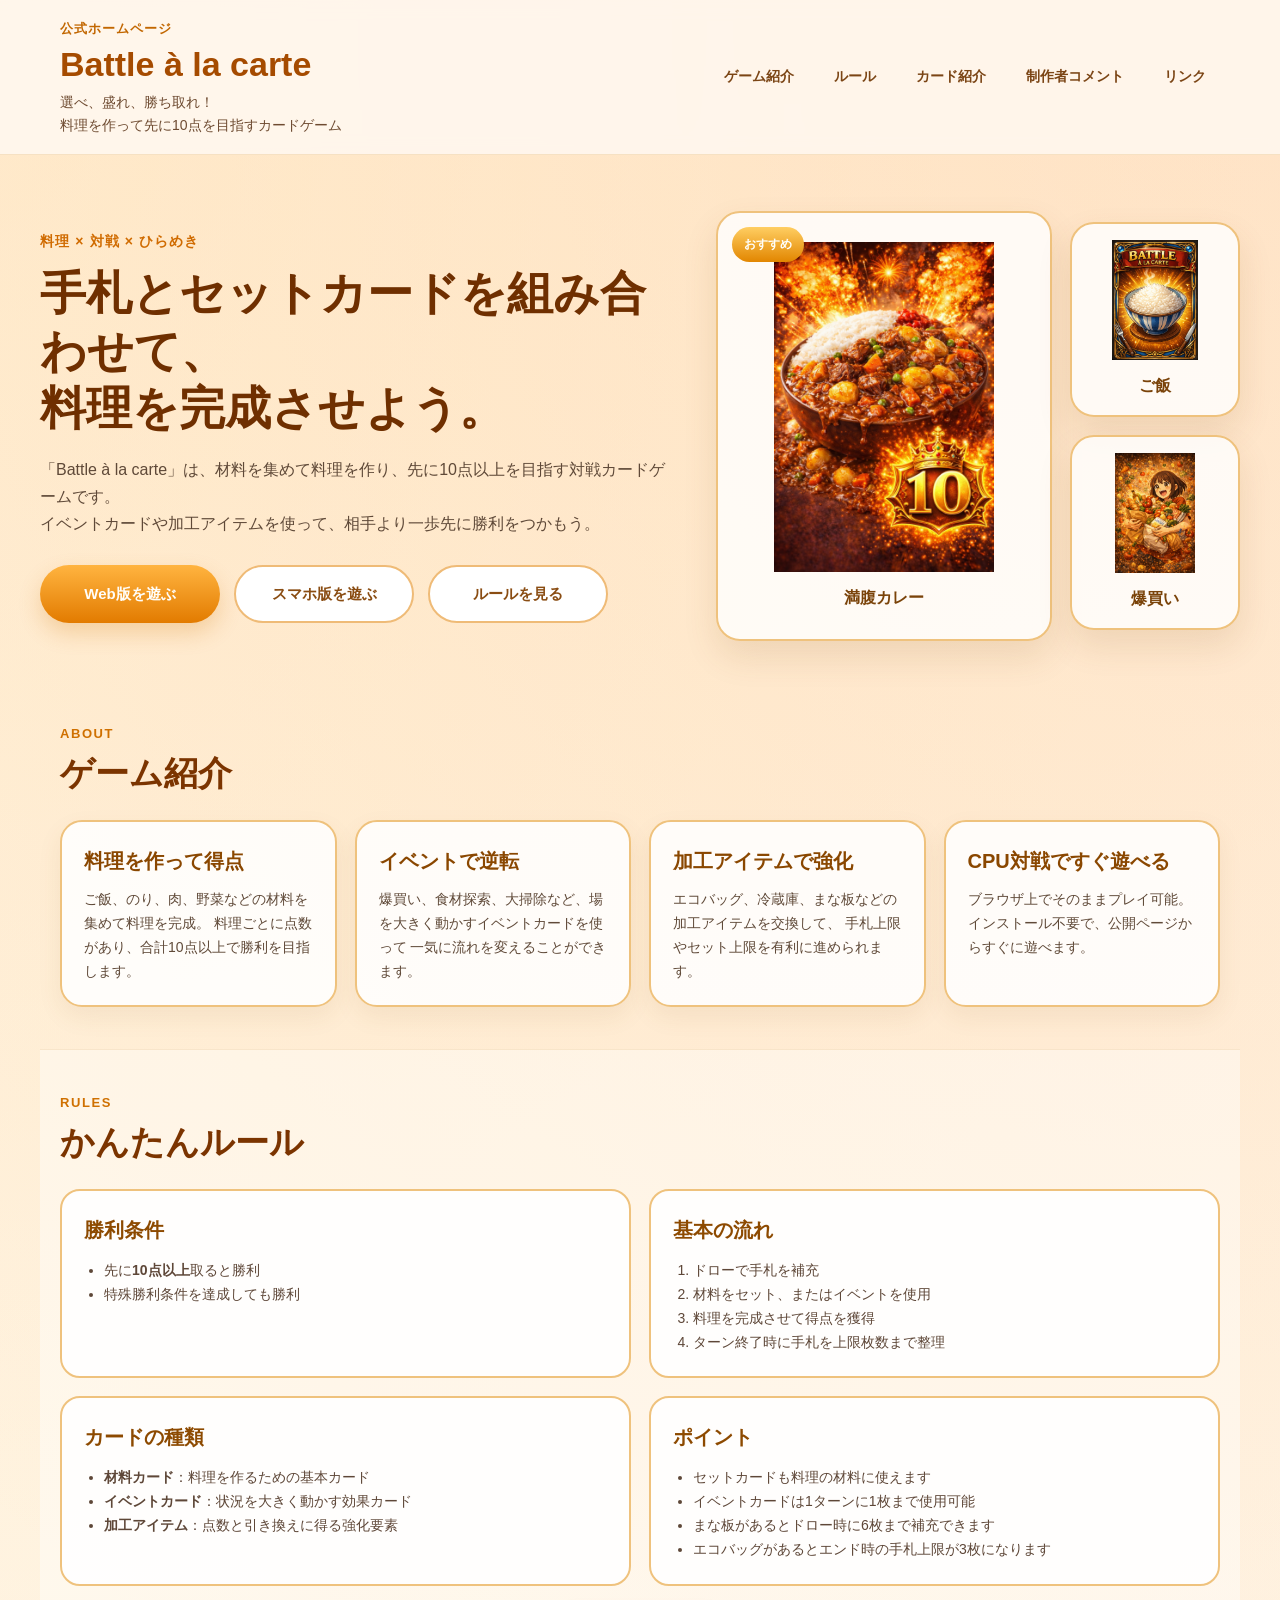
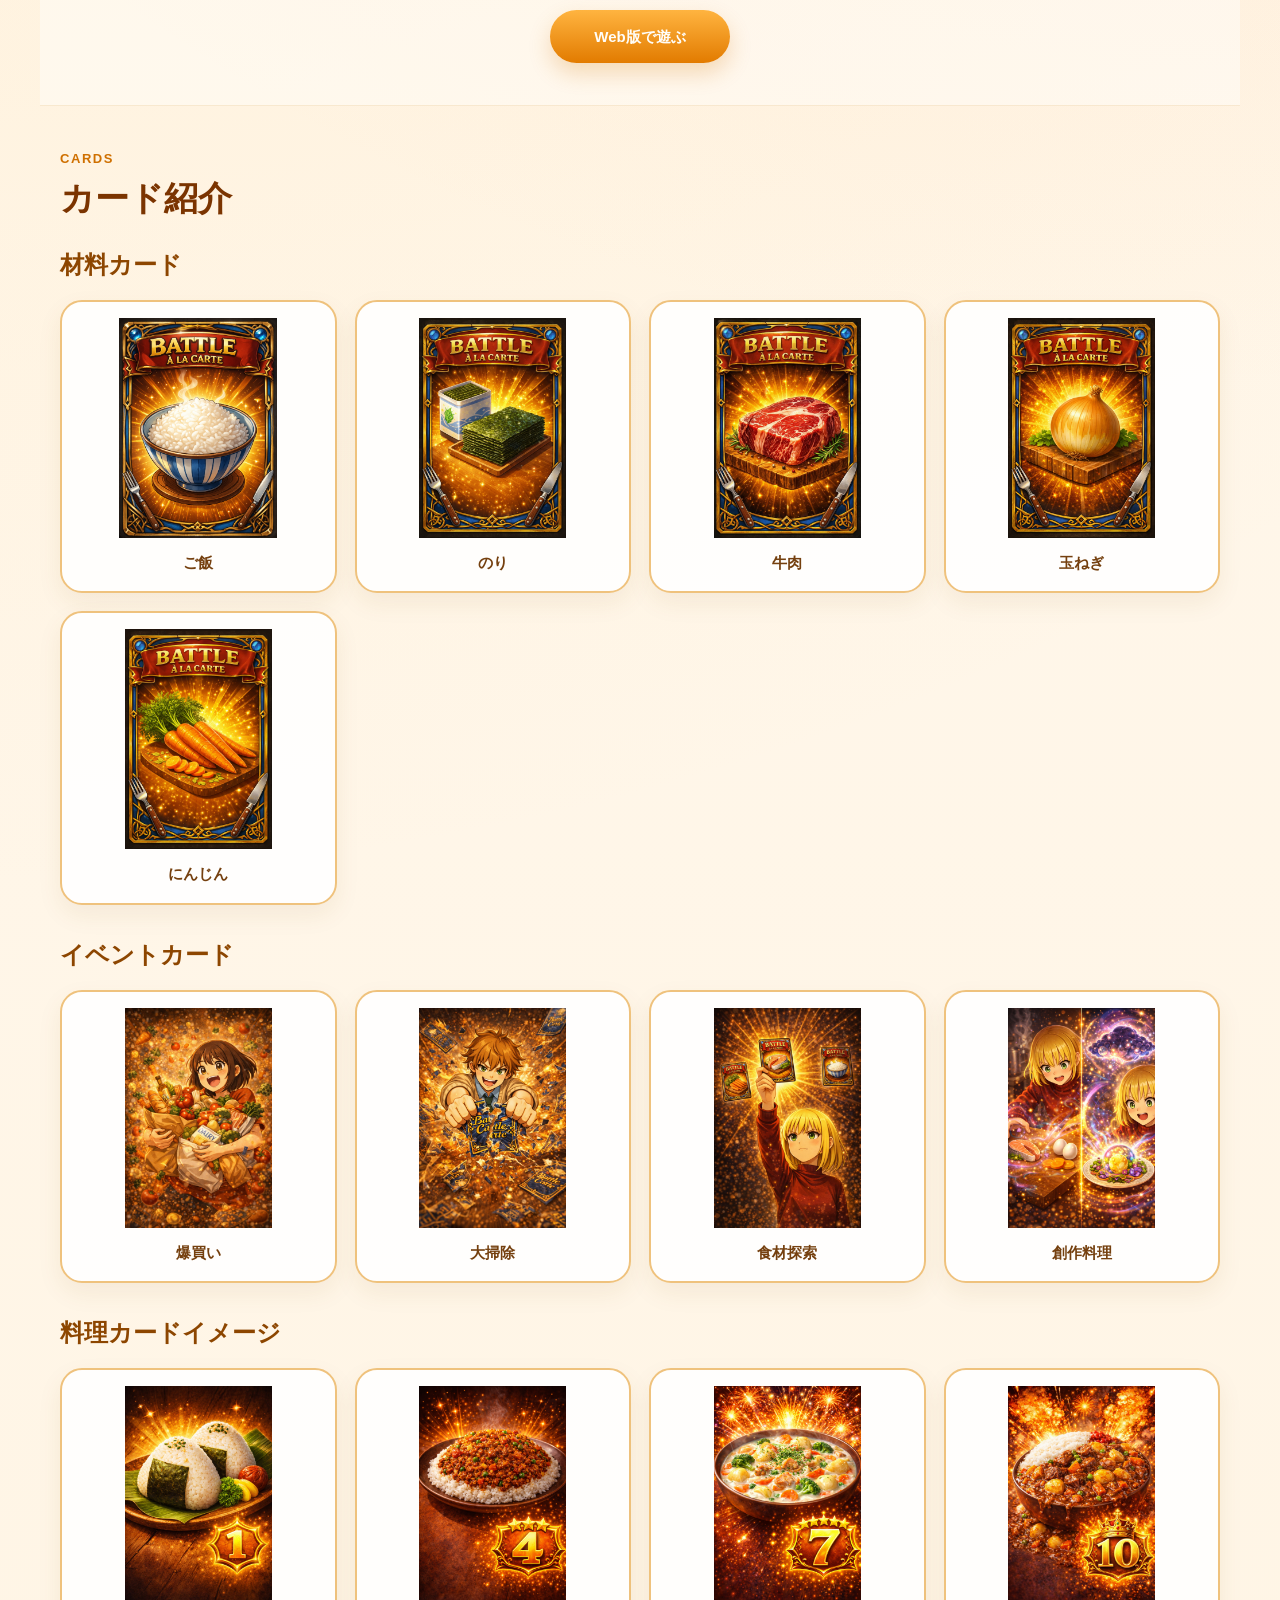
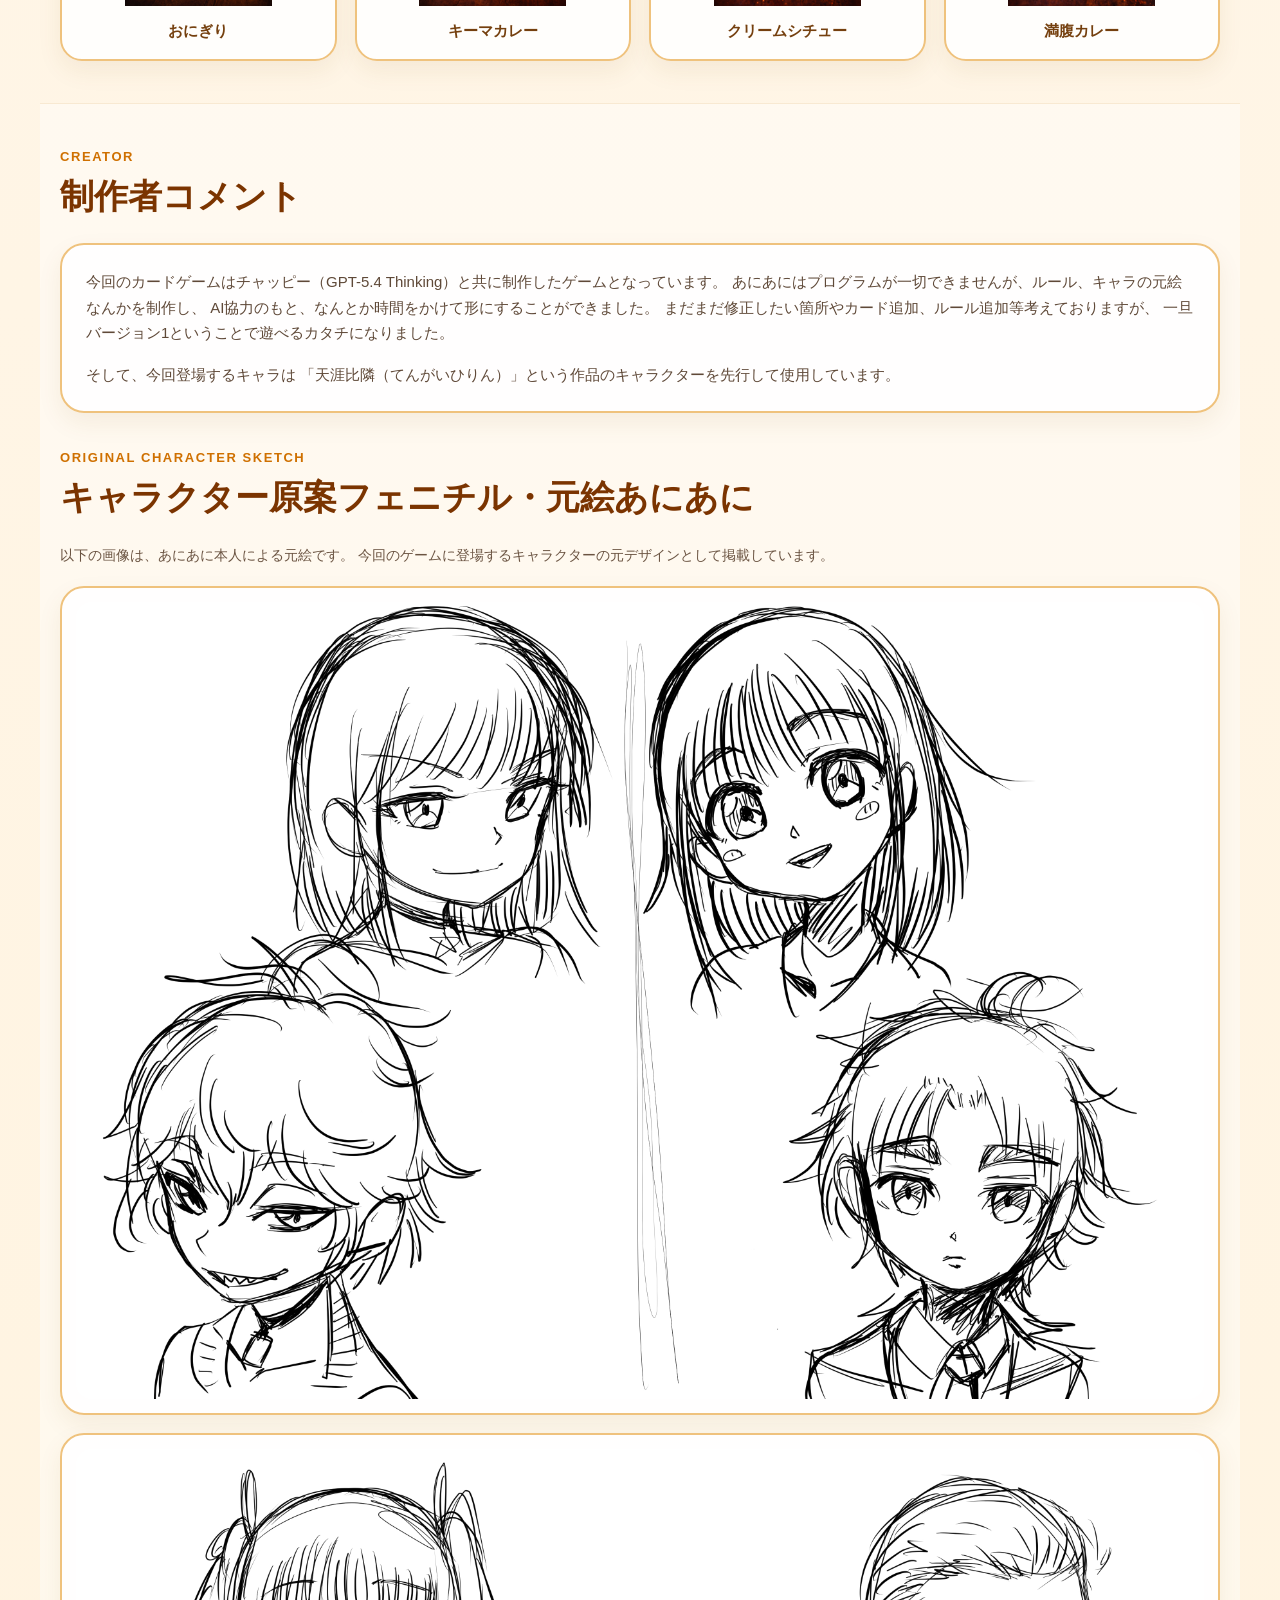
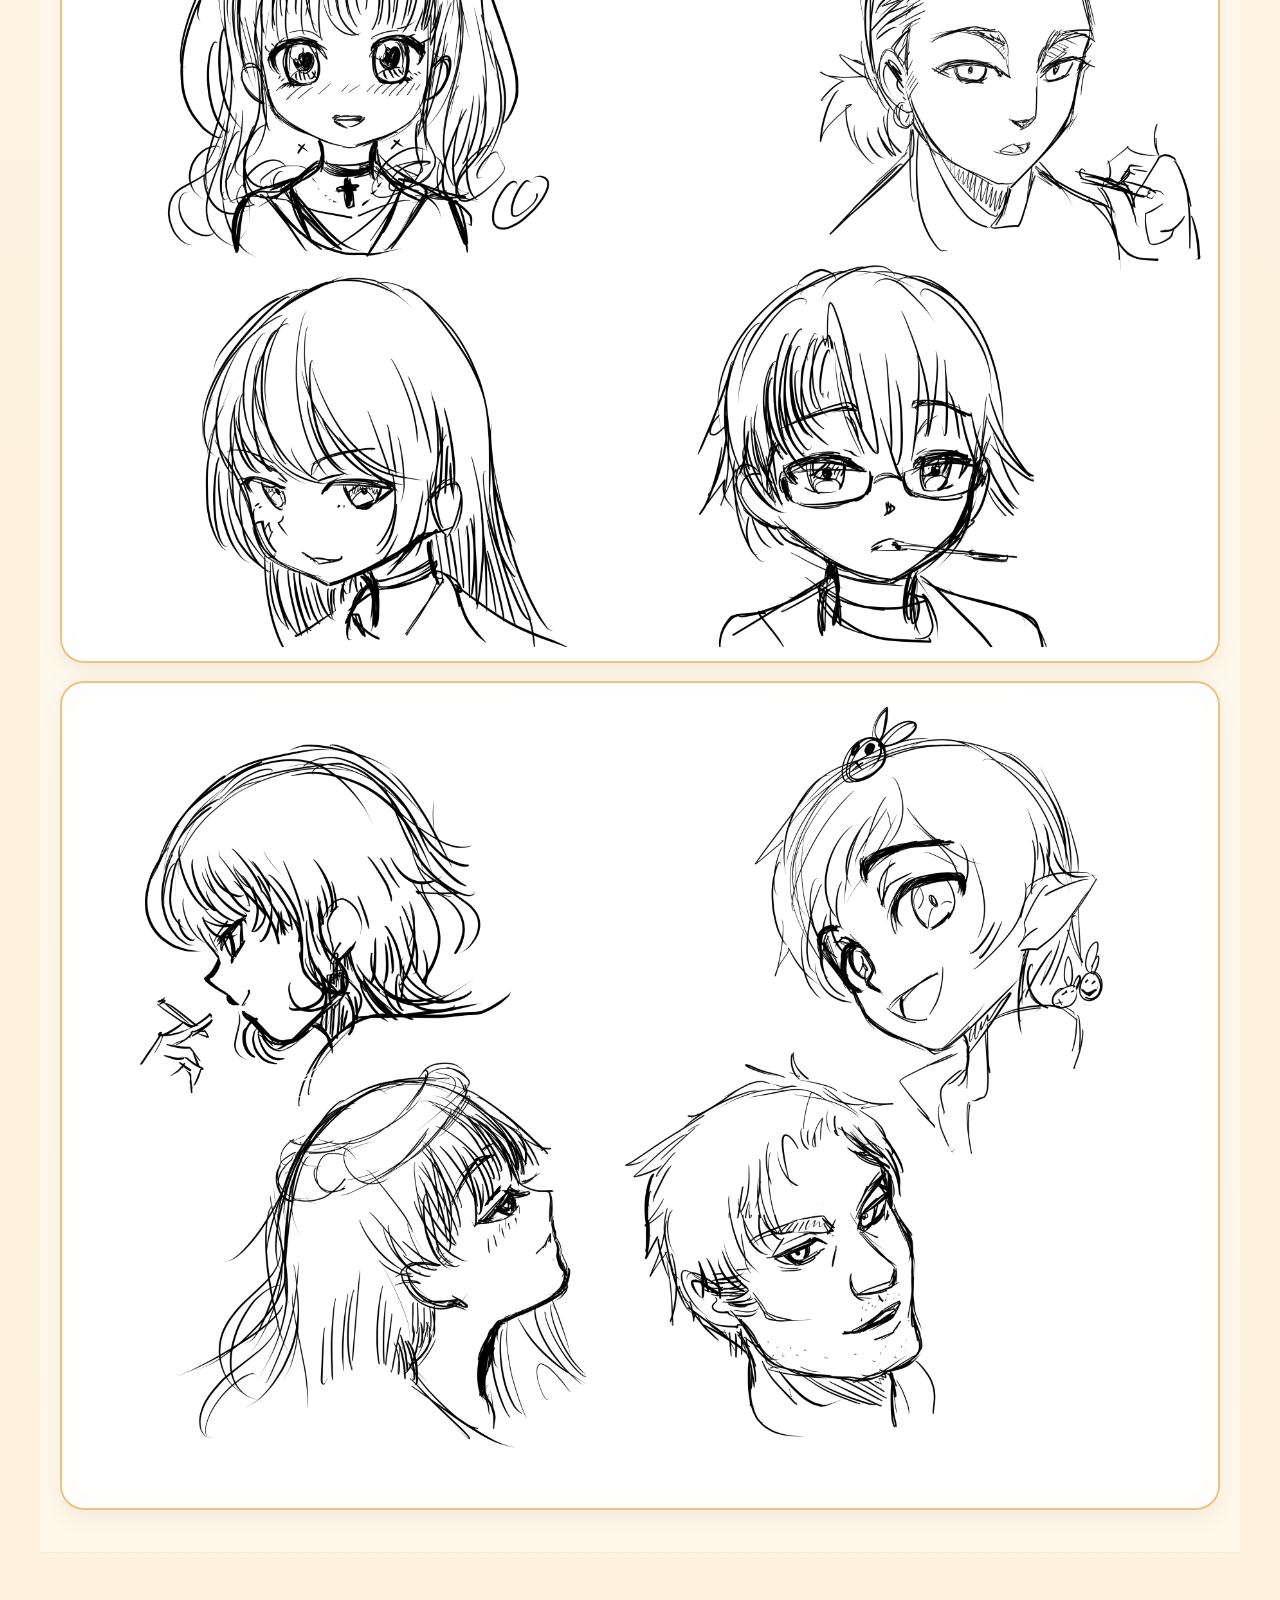
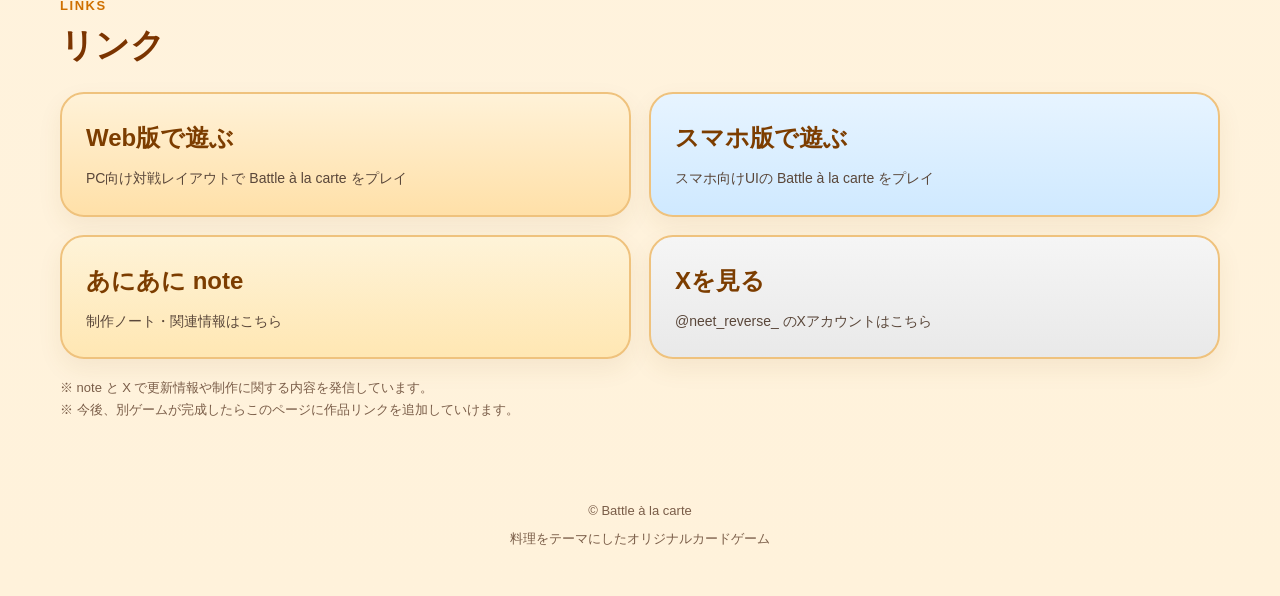
==== commit c825c888: "Add files via upload" ====
--- a/index.html
+++ b/index.html
@@ -1,12 +1,321 @@
-﻿<!DOCTYPE html>
-<html lang="ja">
-<head>
-  <meta charset="UTF-8">
-  <meta http-equiv="refresh" content="0; url=mobile.html">
-  <meta name="viewport" content="width=device-width, initial-scale=1.0">
-  <title>Redirecting...</title>
-</head>
-<body>
-  <p>スマホ版へ移動します: <a href="mobile.html">mobile.html</a></p>
-</body>
-</html>
+<!DOCTYPE html>
+<html lang="ja">
+<head>
+    <meta charset="UTF-8">
+    <meta name="viewport" content="width=device-width, initial-scale=1.0">
+    <title>Battle à la carte 公式サイト</title>
+    <meta name="description" content="Battle à la carte（バトルア・ラ・カルト）の公式ホームページ。ルール紹介、カード画像、ゲームプレイページへの案内を掲載。">
+    <link rel="stylesheet" href="home.css">
+</head>
+<body>
+    <header class="site-header">
+        <div class="header-inner">
+            <div class="logo-block">
+                <p class="mini-label">公式ホームページ</p>
+                <h1>Battle à la carte</h1>
+                <p class="tagline">選べ、盛れ、勝ち取れ！<br>料理を作って先に10点を目指すカードゲーム</p>
+            </div>
+
+            <nav class="header-nav">
+                <a href="#about">ゲーム紹介</a>
+                <a href="#rules">ルール</a>
+                <a href="#cards">カード紹介</a>
+                <a href="#creator">制作者コメント</a>
+                <a href="#links">リンク</a>
+            </nav>
+        </div>
+    </header>
+
+    <main>
+        <section class="hero">
+            <div class="hero-inner">
+                <div class="hero-text">
+                    <p class="hero-kicker">料理 × 対戦 × ひらめき</p>
+                    <h2>手札とセットカードを組み合わせて、<br>料理を完成させよう。</h2>
+                    <p class="hero-description">
+                        「Battle à la carte」は、材料を集めて料理を作り、先に10点以上を目指す対戦カードゲームです。<br>
+                        イベントカードや加工アイテムを使って、相手より一歩先に勝利をつかもう。
+                    </p>
+
+                    <div class="hero-buttons">
+                        <a class="primary-button" href="web.html">Web版を遊ぶ</a>
+                        <a class="secondary-button" href="mobile/mobile.html">スマホ版を遊ぶ</a>
+                        <a class="secondary-button" href="#rules">ルールを見る</a>
+                    </div>
+                </div>
+
+                <div class="hero-visual">
+                    <div class="visual-card visual-main">
+                        <div class="visual-badge">おすすめ</div>
+                        <img src="assets/images/recipes/manpuku-curry.png" alt="満腹カレー">
+                        <div class="visual-name">満腹カレー</div>
+                    </div>
+
+                    <div class="visual-side-group">
+                        <div class="visual-card small">
+                            <img src="assets/images/cards/rice.png" alt="ご飯">
+                            <div class="visual-name">ご飯</div>
+                        </div>
+                        <div class="visual-card small">
+                            <img src="assets/images/events/bakugai.png" alt="爆買い">
+                            <div class="visual-name">爆買い</div>
+                        </div>
+                    </div>
+                </div>
+            </div>
+        </section>
+
+        <section id="about" class="content-section">
+            <div class="section-heading">
+                <p class="section-label">ABOUT</p>
+                <h2>ゲーム紹介</h2>
+            </div>
+
+            <div class="feature-grid">
+                <article class="feature-card">
+                    <h3>料理を作って得点</h3>
+                    <p>
+                        ご飯、のり、肉、野菜などの材料を集めて料理を完成。
+                        料理ごとに点数があり、合計10点以上で勝利を目指します。
+                    </p>
+                </article>
+
+                <article class="feature-card">
+                    <h3>イベントで逆転</h3>
+                    <p>
+                        爆買い、食材探索、大掃除など、場を大きく動かすイベントカードを使って
+                        一気に流れを変えることができます。
+                    </p>
+                </article>
+
+                <article class="feature-card">
+                    <h3>加工アイテムで強化</h3>
+                    <p>
+                        エコバッグ、冷蔵庫、まな板などの加工アイテムを交換して、
+                        手札上限やセット上限を有利に進められます。
+                    </p>
+                </article>
+
+                <article class="feature-card">
+                    <h3>CPU対戦ですぐ遊べる</h3>
+                    <p>
+                        ブラウザ上でそのままプレイ可能。
+                        インストール不要で、公開ページからすぐに遊べます。
+                    </p>
+                </article>
+            </div>
+        </section>
+
+        <section id="rules" class="content-section alt-section">
+            <div class="section-heading">
+                <p class="section-label">RULES</p>
+                <h2>かんたんルール</h2>
+            </div>
+
+            <div class="rules-layout">
+                <div class="rule-box">
+                    <h3>勝利条件</h3>
+                    <ul>
+                        <li>先に<strong>10点以上</strong>取ると勝利</li>
+                        <li>特殊勝利条件を達成しても勝利</li>
+                    </ul>
+                </div>
+
+                <div class="rule-box">
+                    <h3>基本の流れ</h3>
+                    <ol>
+                        <li>ドローで手札を補充</li>
+                        <li>材料をセット、またはイベントを使用</li>
+                        <li>料理を完成させて得点を獲得</li>
+                        <li>ターン終了時に手札を上限枚数まで整理</li>
+                    </ol>
+                </div>
+
+                <div class="rule-box">
+                    <h3>カードの種類</h3>
+                    <ul>
+                        <li><strong>材料カード</strong>：料理を作るための基本カード</li>
+                        <li><strong>イベントカード</strong>：状況を大きく動かす効果カード</li>
+                        <li><strong>加工アイテム</strong>：点数と引き換えに得る強化要素</li>
+                    </ul>
+                </div>
+
+                <div class="rule-box">
+                    <h3>ポイント</h3>
+                    <ul>
+                        <li>セットカードも料理の材料に使えます</li>
+                        <li>イベントカードは1ターンに1枚まで使用可能</li>
+                        <li>まな板があるとドロー時に6枚まで補充できます</li>
+                        <li>エコバッグがあるとエンド時の手札上限が3枚になります</li>
+                    </ul>
+                </div>
+            </div>
+
+            <div class="rules-button-wrap">
+                <a class="primary-button" href="web.html">Web版で遊ぶ</a>
+            </div>
+        </section>
+
+        <section id="cards" class="content-section">
+            <div class="section-heading">
+                <p class="section-label">CARDS</p>
+                <h2>カード紹介</h2>
+            </div>
+
+            <div class="gallery-group">
+                <h3>材料カード</h3>
+                <div class="card-gallery">
+                    <div class="gallery-card">
+                        <img src="assets/images/cards/rice.png" alt="ご飯">
+                        <p>ご飯</p>
+                    </div>
+                    <div class="gallery-card">
+                        <img src="assets/images/cards/nori.png" alt="のり">
+                        <p>のり</p>
+                    </div>
+                    <div class="gallery-card">
+                        <img src="assets/images/cards/beef.png" alt="牛肉">
+                        <p>牛肉</p>
+                    </div>
+                    <div class="gallery-card">
+                        <img src="assets/images/cards/onion.png" alt="玉ねぎ">
+                        <p>玉ねぎ</p>
+                    </div>
+                    <div class="gallery-card">
+                        <img src="assets/images/cards/carrot.png" alt="にんじん">
+                        <p>にんじん</p>
+                    </div>
+                </div>
+            </div>
+
+            <div class="gallery-group">
+                <h3>イベントカード</h3>
+                <div class="card-gallery">
+                    <div class="gallery-card">
+                        <img src="assets/images/events/bakugai.png" alt="爆買い">
+                        <p>爆買い</p>
+                    </div>
+                    <div class="gallery-card">
+                        <img src="assets/images/events/osouji.png" alt="大掃除">
+                        <p>大掃除</p>
+                    </div>
+                    <div class="gallery-card">
+                        <img src="assets/images/events/shokuzai-tansaku.png" alt="食材探索">
+                        <p>食材探索</p>
+                    </div>
+                    <div class="gallery-card">
+                        <img src="assets/images/events/sousaku-ryouri.png" alt="創作料理">
+                        <p>創作料理</p>
+                    </div>
+                </div>
+            </div>
+
+            <div class="gallery-group">
+                <h3>料理カードイメージ</h3>
+                <div class="card-gallery">
+                    <div class="gallery-card">
+                        <img src="assets/images/recipes/onigiri.png" alt="おにぎり">
+                        <p>おにぎり</p>
+                    </div>
+                    <div class="gallery-card">
+                        <img src="assets/images/recipes/keema-curry.png" alt="キーマカレー">
+                        <p>キーマカレー</p>
+                    </div>
+                    <div class="gallery-card">
+                        <img src="assets/images/recipes/cream-stew.png" alt="クリームシチュー">
+                        <p>クリームシチュー</p>
+                    </div>
+                    <div class="gallery-card">
+                        <img src="assets/images/recipes/manpuku-curry.png" alt="満腹カレー">
+                        <p>満腹カレー</p>
+                    </div>
+                </div>
+            </div>
+        </section>
+
+        <section id="creator" class="content-section alt-section">
+            <div class="section-heading">
+                <p class="section-label">CREATOR</p>
+                <h2>制作者コメント</h2>
+            </div>
+
+            <div class="creator-comment-box">
+                <p>
+                    今回のカードゲームはチャッピー（GPT-5.4 Thinking）と共に制作したゲームとなっています。
+                    あにあにはプログラムが一切できませんが、ルール、キャラの元絵なんかを制作し、
+                    AI協力のもと、なんとか時間をかけて形にすることができました。
+                    まだまだ修正したい箇所やカード追加、ルール追加等考えておりますが、
+                    一旦バージョン1ということで遊べるカタチになりました。
+                </p>
+
+                <p>
+                    そして、今回登場するキャラは
+                    「天涯比隣（てんがいひりん）」という作品のキャラクターを先行して使用しています。
+                    
+                </p>
+            </div>
+
+            <div class="section-heading creator-subheading">
+                <p class="section-label">ORIGINAL CHARACTER SKETCH</p>
+                <h2>キャラクター原案フェニチル・元絵あにあに</h2>
+            </div>
+
+            <p class="creator-note">
+                以下の画像は、あにあに本人による元絵です。
+                今回のゲームに登場するキャラクターの元デザインとして掲載しています。
+            </p>
+
+            <div class="creator-gallery">
+                <div class="creator-gallery-card">
+                    <img src="assets/images/creator/chara-sheet-1.png" alt="キャラクター原案1">
+                </div>
+                <div class="creator-gallery-card">
+                    <img src="assets/images/creator/chara-sheet-2.png" alt="キャラクター原案2">
+                </div>
+                <div class="creator-gallery-card">
+                    <img src="assets/images/creator/chara-sheet-3.png" alt="キャラクター原案3">
+                </div>
+            </div>
+        </section>
+
+        <section id="links" class="content-section">
+            <div class="section-heading">
+                <p class="section-label">LINKS</p>
+                <h2>リンク</h2>
+            </div>
+
+            <div class="link-boxes">
+                <a class="link-card play-link" href="web.html">
+                    <span class="link-title">Web版で遊ぶ</span>
+                    <span class="link-text">PC向け対戦レイアウトで Battle à la carte をプレイ</span>
+                </a>
+
+                <a class="link-card mobile-link" href="mobile/mobile.html">
+                    <span class="link-title">スマホ版で遊ぶ</span>
+                    <span class="link-text">スマホ向けUIの Battle à la carte をプレイ</span>
+                </a>
+
+                <a class="link-card note-link" href="https://share.google/kptj5WFRebPqpcE1K" target="_blank" rel="noopener noreferrer">
+                    <span class="link-title">あにあに note</span>
+                    <span class="link-text">制作ノート・関連情報はこちら</span>
+                </a>
+
+                <a class="link-card x-link" href="https://x.com/neet_reverse_" target="_blank" rel="noopener noreferrer">
+                    <span class="link-title">Xを見る</span>
+                    <span class="link-text">@neet_reverse_ のXアカウントはこちら</span>
+                </a>
+            </div>
+
+           <p class="link-note">
+    ※ note と X で更新情報や制作に関する内容を発信しています。<br>
+    ※ 今後、別ゲームが完成したらこのページに作品リンクを追加していけます。
+           </p>
+        </section>
+    </main>
+
+    <footer class="site-footer">
+        <p>© Battle à la carte</p>
+        <p>料理をテーマにしたオリジナルカードゲーム</p>
+    </footer>
+</body>
+</html>
--- a/home.css
+++ b/home.css
@@ -0,0 +1,544 @@
+* {
+    box-sizing: border-box;
+}
+
+html {
+    scroll-behavior: smooth;
+}
+
+body {
+    margin: 0;
+    font-family: "Hiragino Sans", "Yu Gothic", "Meiryo", sans-serif;
+    color: #3d2b1f;
+    background:
+        radial-gradient(circle at top left, rgba(255, 217, 150, 0.35), transparent 35%),
+        radial-gradient(circle at top right, rgba(255, 170, 110, 0.25), transparent 28%),
+        linear-gradient(180deg, #fff8ef 0%, #fff2db 100%);
+    line-height: 1.7;
+}
+
+img {
+    max-width: 100%;
+    display: block;
+}
+
+a {
+    text-decoration: none;
+}
+
+.site-header {
+    position: sticky;
+    top: 0;
+    z-index: 100;
+    background: rgba(255, 248, 239, 0.88);
+    backdrop-filter: blur(8px);
+    border-bottom: 1px solid rgba(214, 151, 54, 0.22);
+}
+
+.header-inner {
+    max-width: 1200px;
+    margin: 0 auto;
+    padding: 18px 20px;
+    display: flex;
+    justify-content: space-between;
+    align-items: center;
+    gap: 20px;
+}
+
+.mini-label {
+    margin: 0 0 6px 0;
+    color: #c26700;
+    font-size: 13px;
+    font-weight: 700;
+    letter-spacing: 0.08em;
+}
+
+.logo-block h1 {
+    margin: 0;
+    font-size: 34px;
+    color: #a54b00;
+    line-height: 1.1;
+}
+
+.tagline {
+    margin: 8px 0 0 0;
+    font-size: 14px;
+    color: #6e4b31;
+    line-height: 1.6;
+}
+
+.header-nav {
+    display: flex;
+    flex-wrap: wrap;
+    gap: 12px;
+}
+
+.header-nav a {
+    color: #7b4515;
+    font-weight: 700;
+    font-size: 14px;
+    padding: 10px 14px;
+    border-radius: 999px;
+    transition: 0.2s ease;
+}
+
+.header-nav a:hover {
+    background: rgba(232, 162, 64, 0.14);
+}
+
+.hero {
+    padding: 56px 20px 40px;
+}
+
+.hero-inner {
+    max-width: 1200px;
+    margin: 0 auto;
+    display: grid;
+    grid-template-columns: 1.1fr 0.9fr;
+    gap: 36px;
+    align-items: center;
+}
+
+.hero-kicker {
+    margin: 0 0 12px 0;
+    color: #d06b00;
+    font-size: 14px;
+    font-weight: 800;
+    letter-spacing: 0.08em;
+}
+
+.hero-text h2 {
+    margin: 0 0 18px 0;
+    font-size: 46px;
+    line-height: 1.25;
+    color: #6f2f00;
+}
+
+.hero-description {
+    margin: 0;
+    font-size: 16px;
+    color: #5f4938;
+}
+
+.hero-buttons {
+    margin-top: 28px;
+    display: flex;
+    flex-wrap: wrap;
+    gap: 14px;
+}
+
+.primary-button,
+.secondary-button {
+    display: inline-flex;
+    justify-content: center;
+    align-items: center;
+    min-width: 180px;
+    padding: 14px 22px;
+    border-radius: 999px;
+    font-weight: 800;
+    font-size: 15px;
+    transition: 0.2s ease;
+}
+
+.primary-button {
+    background: linear-gradient(180deg, #ffb440 0%, #e27b00 100%);
+    color: #fffdf8;
+    box-shadow: 0 10px 22px rgba(207, 115, 0, 0.24);
+}
+
+.primary-button:hover {
+    transform: translateY(-2px);
+    box-shadow: 0 14px 26px rgba(207, 115, 0, 0.28);
+}
+
+.secondary-button {
+    background: #fff;
+    color: #8a4d13;
+    border: 2px solid #efbb77;
+}
+
+.secondary-button:hover {
+    transform: translateY(-2px);
+    background: #fff6ea;
+}
+
+.hero-visual {
+    display: grid;
+    grid-template-columns: 1fr 170px;
+    gap: 18px;
+    align-items: center;
+}
+
+.visual-side-group {
+    display: flex;
+    flex-direction: column;
+    gap: 18px;
+}
+
+.visual-card {
+    position: relative;
+    background: rgba(255, 255, 255, 0.82);
+    border: 2px solid #efc27d;
+    border-radius: 24px;
+    padding: 16px;
+    box-shadow: 0 16px 34px rgba(122, 73, 14, 0.12);
+}
+
+.visual-card img {
+    width: 100%;
+    height: auto;
+    object-fit: contain;
+}
+
+.visual-main {
+    min-height: 430px;
+    display: flex;
+    flex-direction: column;
+    justify-content: center;
+}
+
+.visual-main img {
+    max-height: 330px;
+    object-fit: contain;
+}
+
+.visual-card.small {
+    min-height: 190px;
+    display: flex;
+    flex-direction: column;
+    justify-content: center;
+}
+
+.visual-card.small img {
+    max-height: 120px;
+    object-fit: contain;
+}
+
+.visual-badge {
+    position: absolute;
+    top: 14px;
+    left: 14px;
+    display: inline-block;
+    background: linear-gradient(180deg, #ffce62 0%, #e28600 100%);
+    color: #fffef9;
+    font-size: 12px;
+    font-weight: 800;
+    border-radius: 999px;
+    padding: 7px 12px;
+}
+
+.visual-name {
+    margin-top: 12px;
+    text-align: center;
+    font-size: 16px;
+    font-weight: 800;
+    color: #7a4309;
+}
+
+.content-section {
+    max-width: 1200px;
+    margin: 0 auto;
+    padding: 42px 20px;
+}
+
+.alt-section {
+    background: rgba(255, 255, 255, 0.4);
+    border-top: 1px solid rgba(221, 173, 100, 0.22);
+    border-bottom: 1px solid rgba(221, 173, 100, 0.22);
+}
+
+.section-heading {
+    margin-bottom: 26px;
+}
+
+.section-label {
+    margin: 0 0 8px 0;
+    font-size: 13px;
+    font-weight: 800;
+    letter-spacing: 0.12em;
+    color: #cf7000;
+}
+
+.section-heading h2 {
+    margin: 0;
+    font-size: 34px;
+    color: #7b3400;
+    line-height: 1.2;
+}
+
+.feature-grid {
+    display: grid;
+    grid-template-columns: repeat(4, 1fr);
+    gap: 18px;
+}
+
+.feature-card {
+    background: rgba(255, 255, 255, 0.88);
+    border: 2px solid #efc27d;
+    border-radius: 22px;
+    padding: 22px;
+    box-shadow: 0 10px 24px rgba(126, 84, 30, 0.08);
+}
+
+.feature-card h3 {
+    margin: 0 0 10px 0;
+    color: #8a4700;
+    font-size: 20px;
+}
+
+.feature-card p {
+    margin: 0;
+    color: #604a39;
+    font-size: 14px;
+}
+
+.rules-layout {
+    display: grid;
+    grid-template-columns: repeat(2, 1fr);
+    gap: 18px;
+}
+
+.rule-box {
+    background: rgba(255, 255, 255, 0.92);
+    border: 2px solid #efc27d;
+    border-radius: 20px;
+    padding: 22px;
+}
+
+.rule-box h3 {
+    margin: 0 0 12px 0;
+    color: #8d4a00;
+    font-size: 20px;
+}
+
+.rule-box ul,
+.rule-box ol {
+    margin: 0;
+    padding-left: 20px;
+    color: #5e4738;
+    font-size: 14px;
+}
+
+.rules-button-wrap {
+    margin-top: 24px;
+    text-align: center;
+}
+
+.gallery-group + .gallery-group {
+    margin-top: 30px;
+}
+
+.gallery-group h3 {
+    margin: 0 0 14px 0;
+    color: #8d4600;
+    font-size: 24px;
+}
+
+.card-gallery {
+    display: grid;
+    grid-template-columns: repeat(4, 1fr);
+    gap: 18px;
+}
+
+.gallery-card {
+    background: rgba(255, 255, 255, 0.9);
+    border: 2px solid #efc27d;
+    border-radius: 22px;
+    padding: 16px;
+    text-align: center;
+    box-shadow: 0 10px 24px rgba(126, 84, 30, 0.08);
+}
+
+.gallery-card img {
+    width: 100%;
+    height: 220px;
+    object-fit: contain;
+}
+
+.gallery-card p {
+    margin: 12px 0 0 0;
+    color: #75400f;
+    font-size: 15px;
+    font-weight: 800;
+}
+
+.link-boxes {
+    display: grid;
+    grid-template-columns: repeat(2, 1fr);
+    gap: 18px;
+}
+
+.link-card {
+    display: block;
+    background: rgba(255, 255, 255, 0.92);
+    border: 2px solid #efc27d;
+    border-radius: 24px;
+    padding: 24px;
+    transition: 0.2s ease;
+    box-shadow: 0 10px 24px rgba(126, 84, 30, 0.08);
+}
+
+.link-card:hover {
+    transform: translateY(-4px);
+}
+
+.play-link {
+    background: linear-gradient(180deg, #fff2d8 0%, #ffe0a8 100%);
+}
+
+.mobile-link {
+    background: linear-gradient(180deg, #e7f4ff 0%, #cfe9ff 100%);
+}
+
+.note-link {
+    background: linear-gradient(180deg, #fef3d8 0%, #ffe7b3 100%);
+}
+
+.x-link {
+    background: linear-gradient(180deg, #f5f5f5 0%, #e9e9e9 100%);
+}
+
+.link-title {
+    display: block;
+    font-size: 24px;
+    font-weight: 900;
+    color: #7c3d00;
+    margin-bottom: 8px;
+}
+
+.link-text {
+    display: block;
+    color: #5a473a;
+    font-size: 14px;
+}
+
+.link-note {
+    margin: 18px 0 0 0;
+    color: #7a5d48;
+    font-size: 13px;
+}
+
+.site-footer {
+    padding: 30px 20px 40px;
+    text-align: center;
+    color: #7a5d48;
+    font-size: 13px;
+}
+
+.site-footer p {
+    margin: 6px 0;
+}
+
+@media (max-width: 1024px) {
+    .hero-inner,
+    .feature-grid,
+    .rules-layout,
+    .card-gallery,
+    .link-boxes {
+        grid-template-columns: 1fr 1fr;
+    }
+
+    .hero-visual {
+        grid-template-columns: 1fr;
+    }
+
+    .visual-side-group {
+        flex-direction: row;
+    }
+
+    .hero-text h2 {
+        font-size: 38px;
+    }
+}
+
+@media (max-width: 768px) {
+    .header-inner,
+    .hero-inner,
+    .feature-grid,
+    .rules-layout,
+    .card-gallery,
+    .link-boxes {
+        grid-template-columns: 1fr;
+    }
+
+    .header-inner {
+        align-items: flex-start;
+    }
+
+    .header-nav {
+        width: 100%;
+    }
+
+    .hero {
+        padding-top: 40px;
+    }
+
+    .hero-text h2 {
+        font-size: 30px;
+    }
+
+    .section-heading h2 {
+        font-size: 28px;
+    }
+
+    .visual-side-group {
+        flex-direction: column;
+    }
+
+    .gallery-card img {
+        height: 180px;
+    }
+
+    .primary-button,
+    .secondary-button {
+        width: 100%;
+    }
+}
+.creator-comment-box {
+    background: rgba(255, 255, 255, 0.92);
+    border: 2px solid #efc27d;
+    border-radius: 24px;
+    padding: 24px;
+    box-shadow: 0 10px 24px rgba(126, 84, 30, 0.08);
+    color: #5f4938;
+    font-size: 15px;
+}
+
+.creator-comment-box p {
+    margin: 0;
+}
+
+.creator-comment-box p + p {
+    margin-top: 16px;
+}
+
+.creator-subheading {
+    margin-top: 34px;
+}
+
+.creator-note {
+    margin: 0 0 18px 0;
+    color: #6b5442;
+    font-size: 14px;
+}
+
+.creator-gallery {
+    display: grid;
+    grid-template-columns: 1fr;
+    gap: 18px;
+}
+
+.creator-gallery-card {
+    background: rgba(255, 255, 255, 0.92);
+    border: 2px solid #efc27d;
+    border-radius: 24px;
+    padding: 14px;
+    box-shadow: 0 10px 24px rgba(126, 84, 30, 0.08);
+}
+
+.creator-gallery-card img {
+    width: 100%;
+    height: auto;
+    border-radius: 16px;
+    display: block;
+}
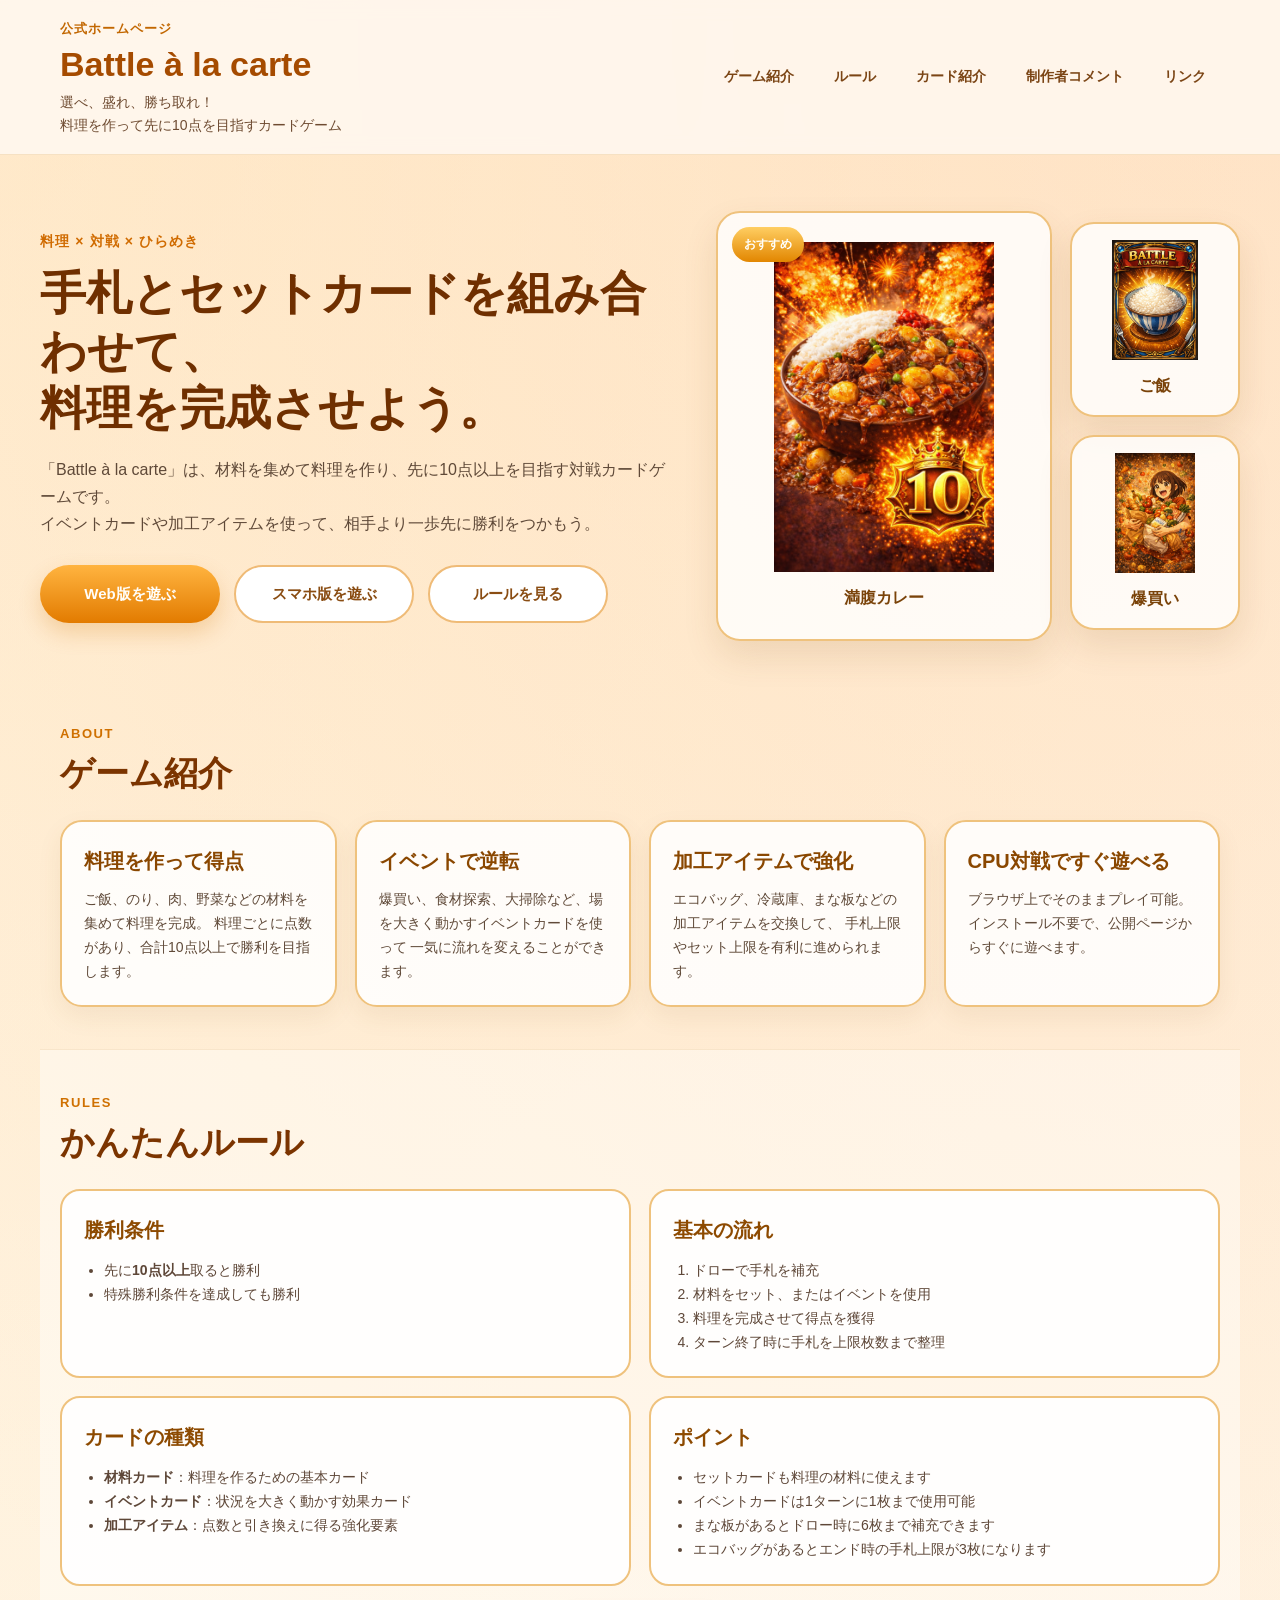
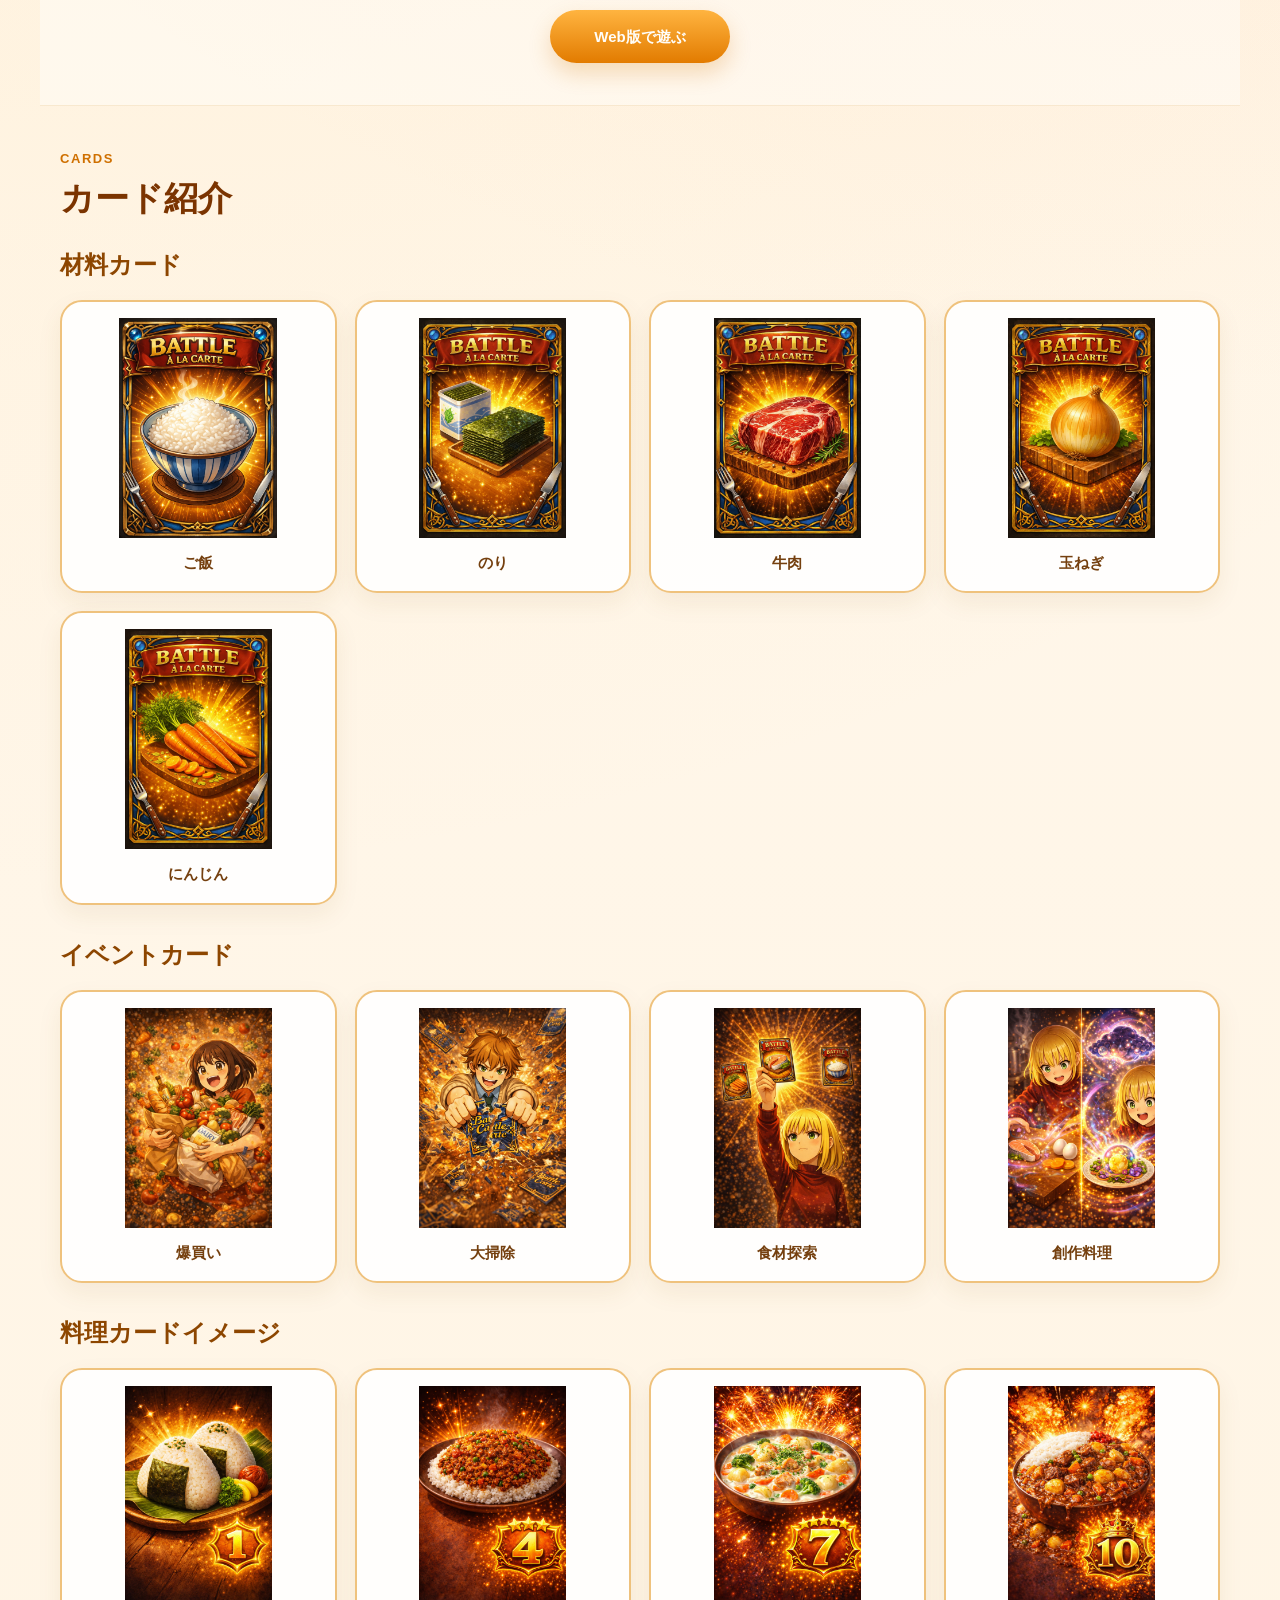
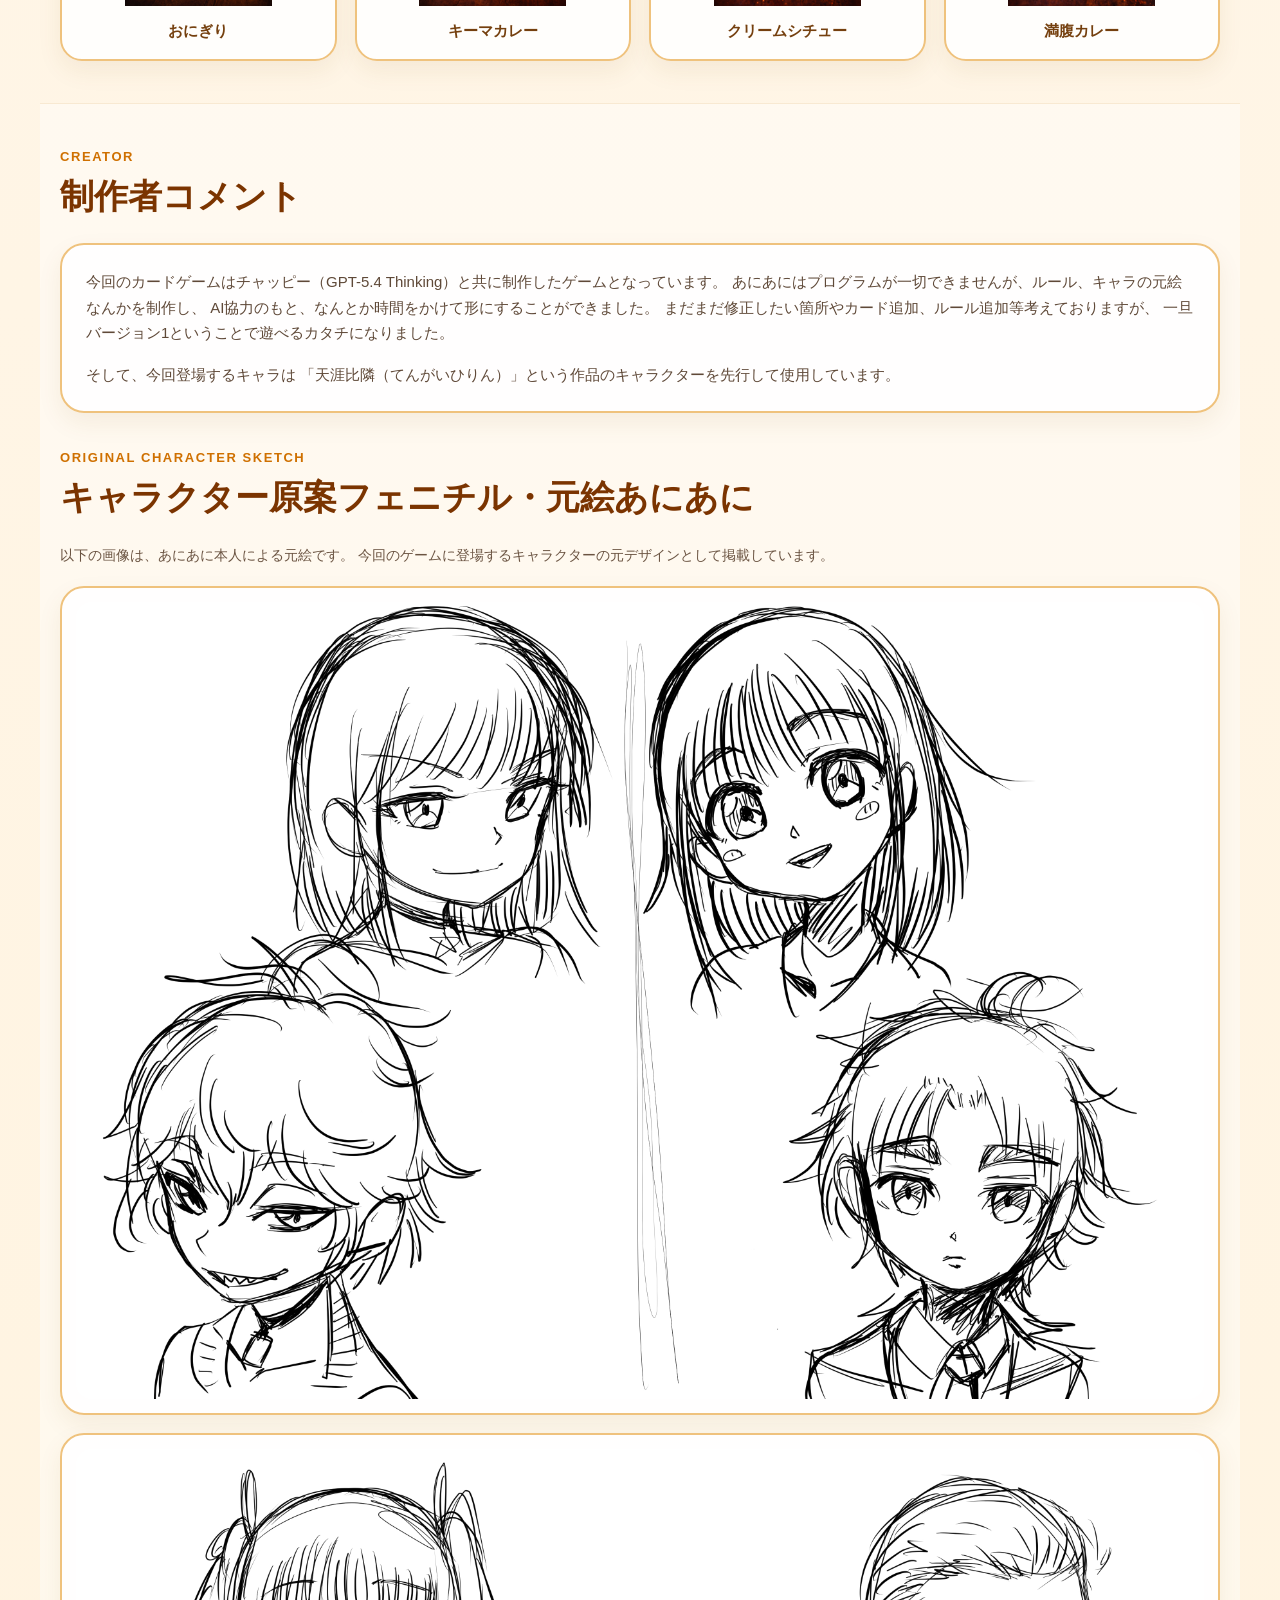
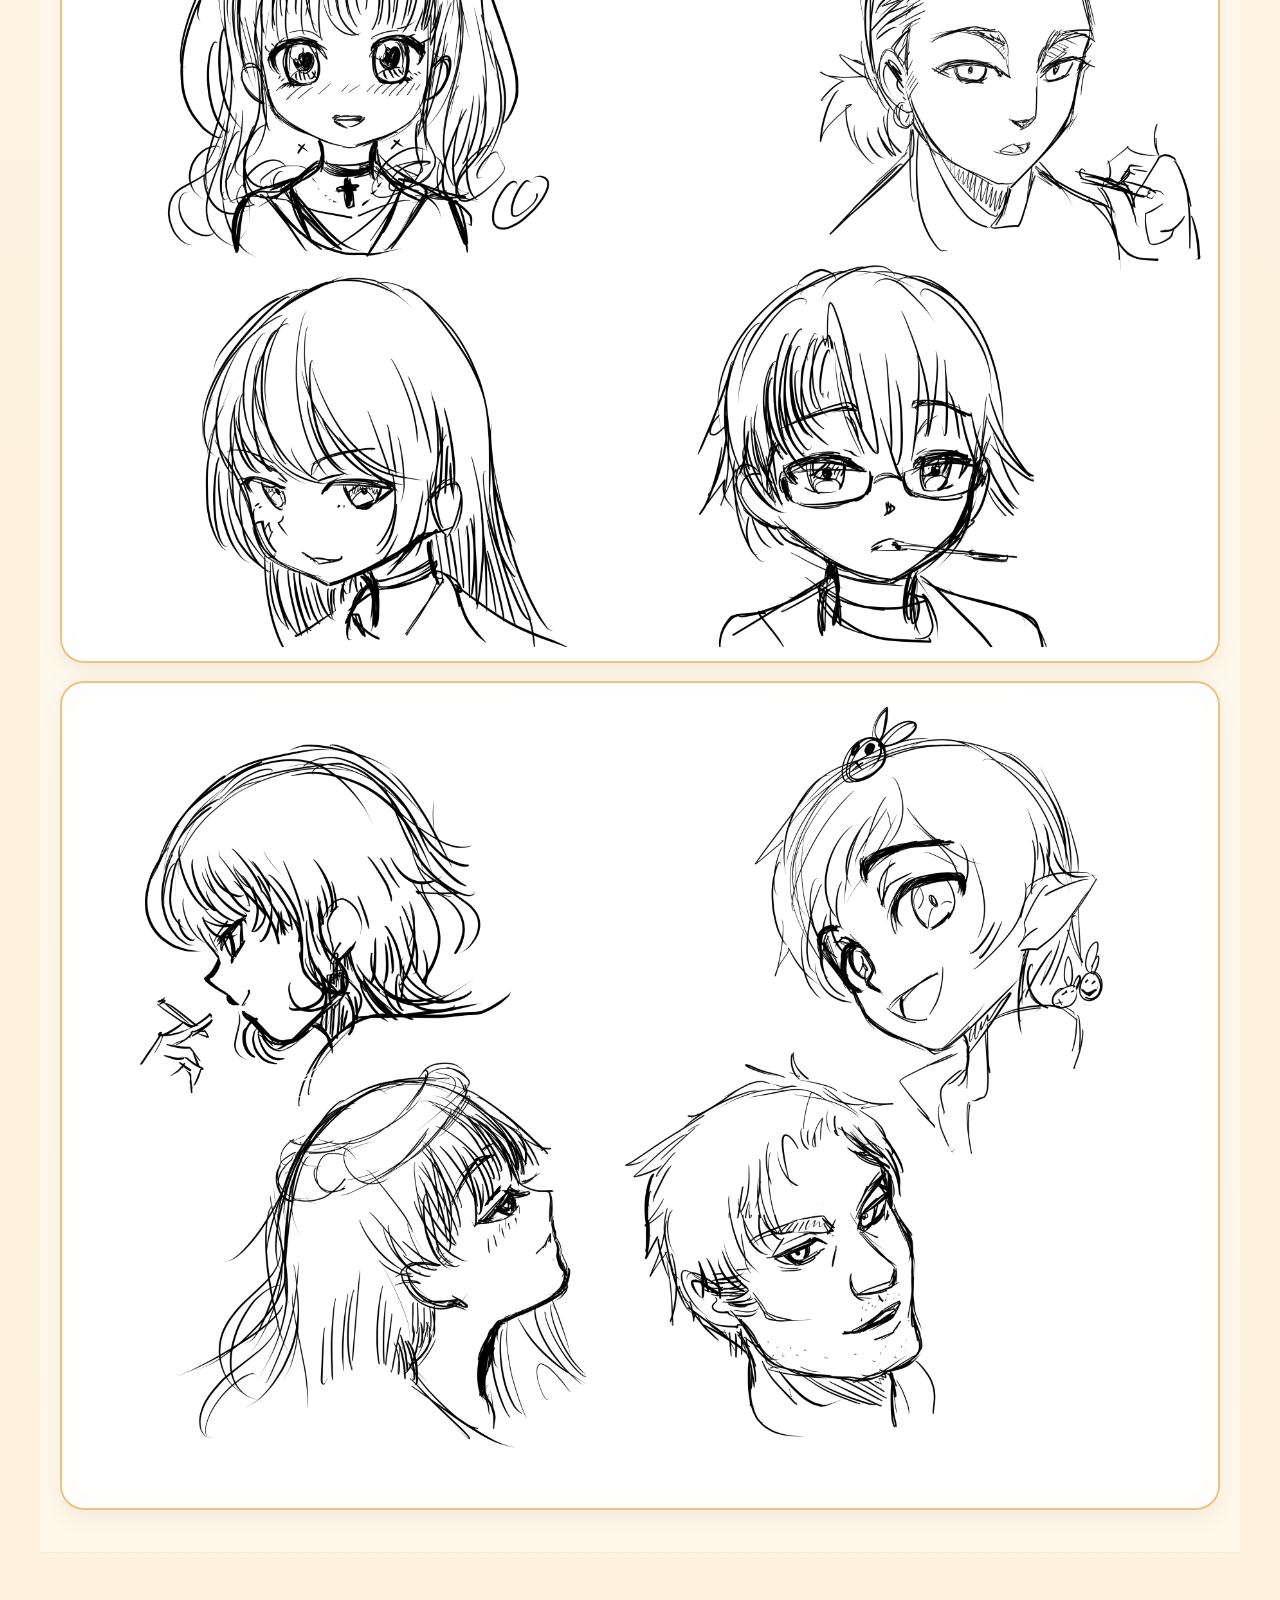
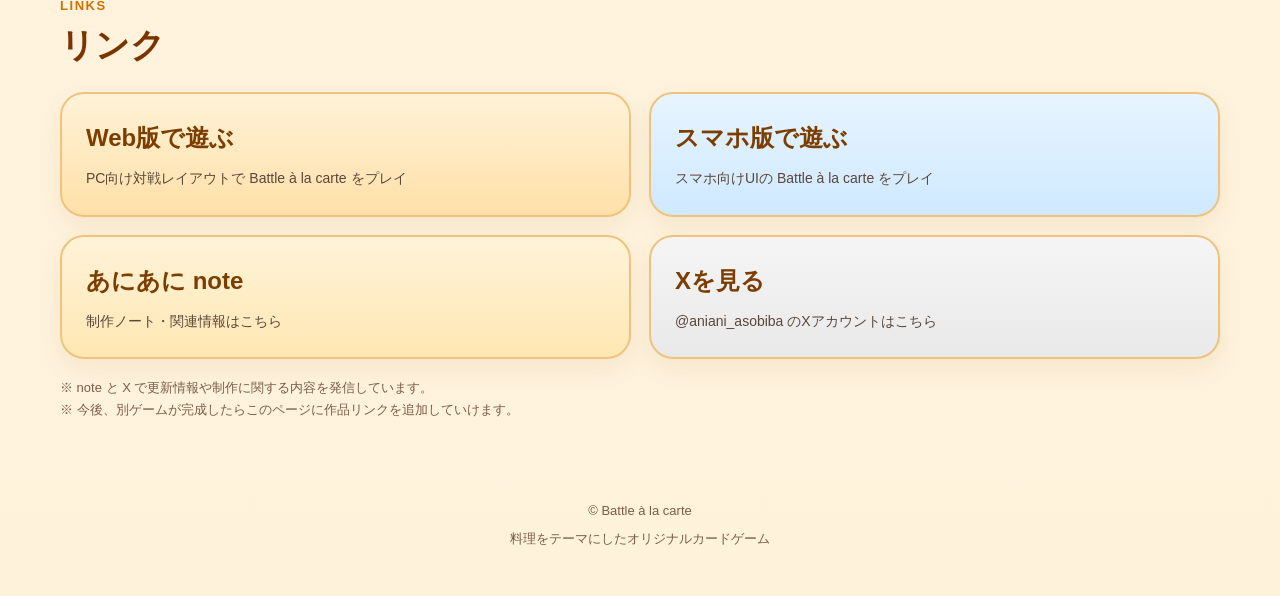
==== commit d51b8b05: "Add files via upload" ====
--- a/index.html
+++ b/index.html
@@ -300,9 +300,9 @@
                     <span class="link-text">制作ノート・関連情報はこちら</span>
                 </a>
 
-                <a class="link-card x-link" href="https://x.com/neet_reverse_" target="_blank" rel="noopener noreferrer">
+                    <a class="link-card x-link" href="https://x.com/aniani_asobiba" target="_blank" rel="noopener noreferrer">
                     <span class="link-title">Xを見る</span>
-                    <span class="link-text">@neet_reverse_ のXアカウントはこちら</span>
+                        <span class="link-text">@aniani_asobiba のXアカウントはこちら</span>
                 </a>
             </div>
 
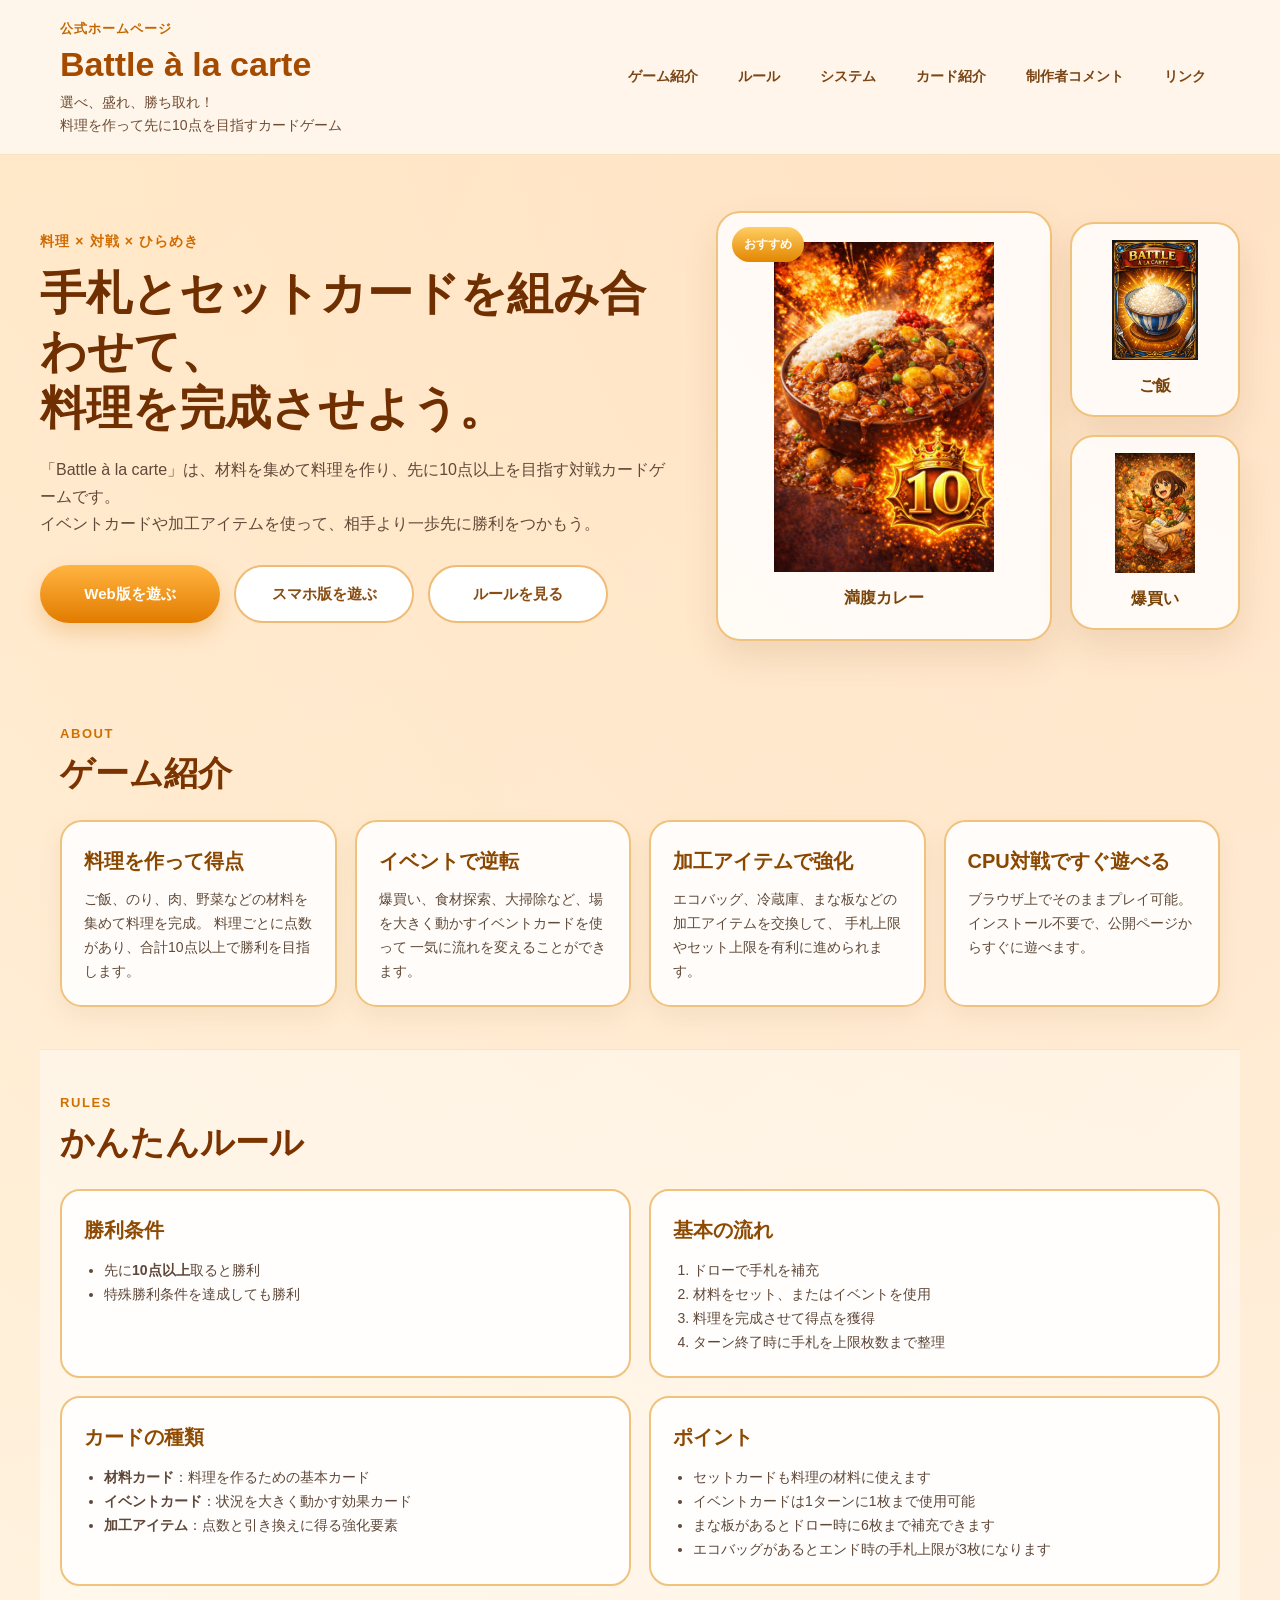
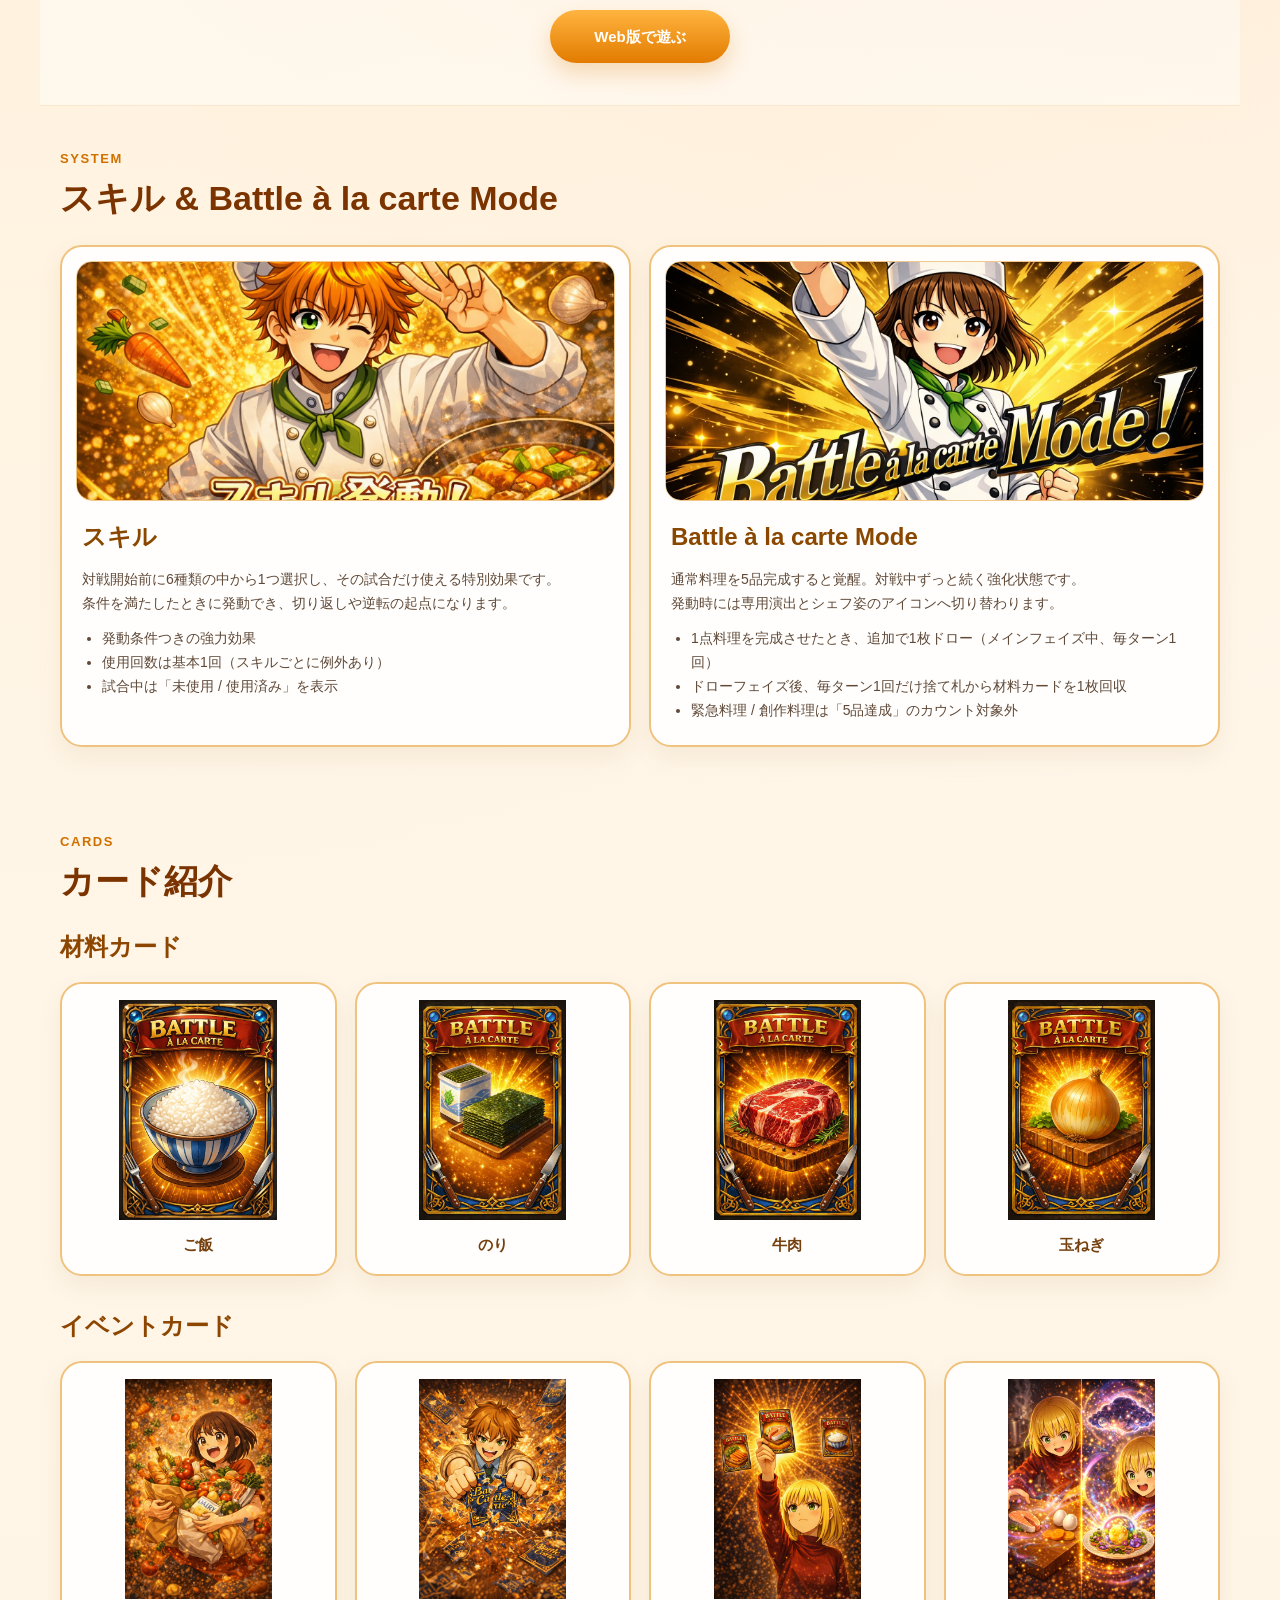
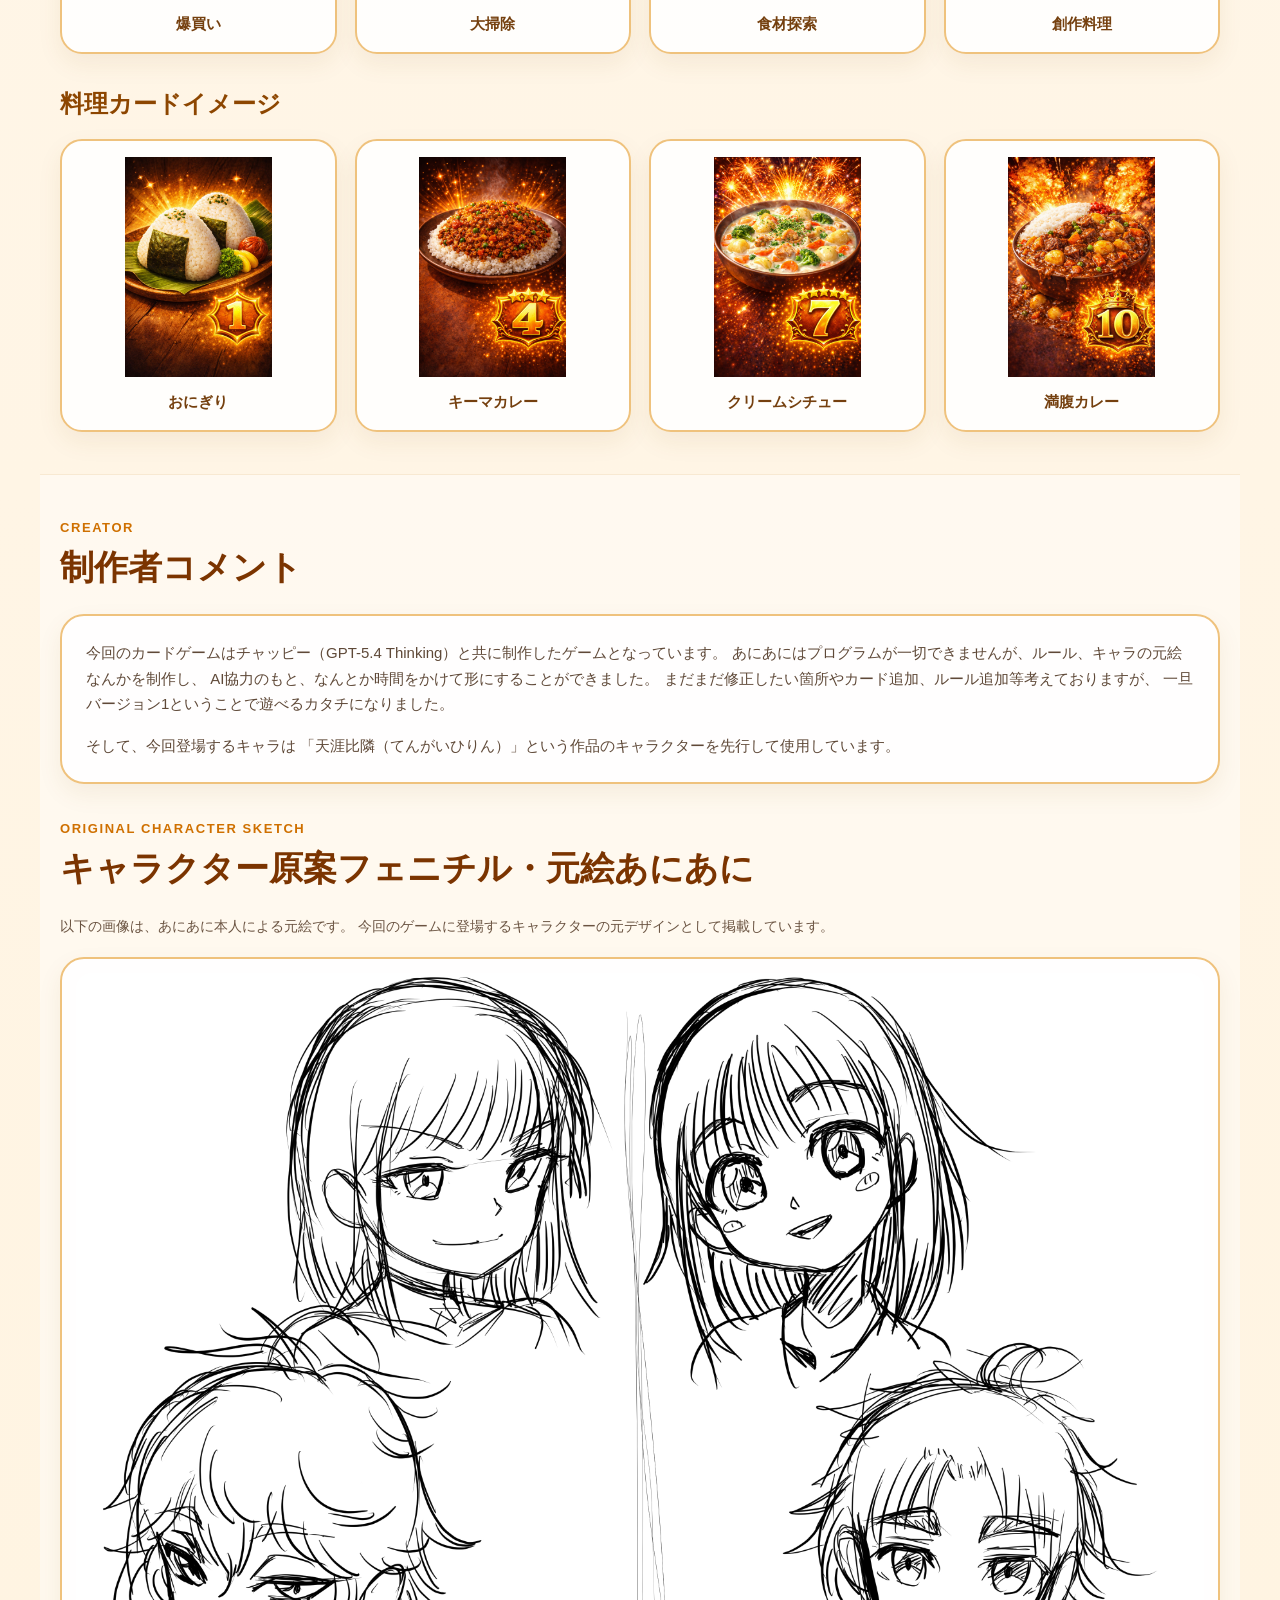
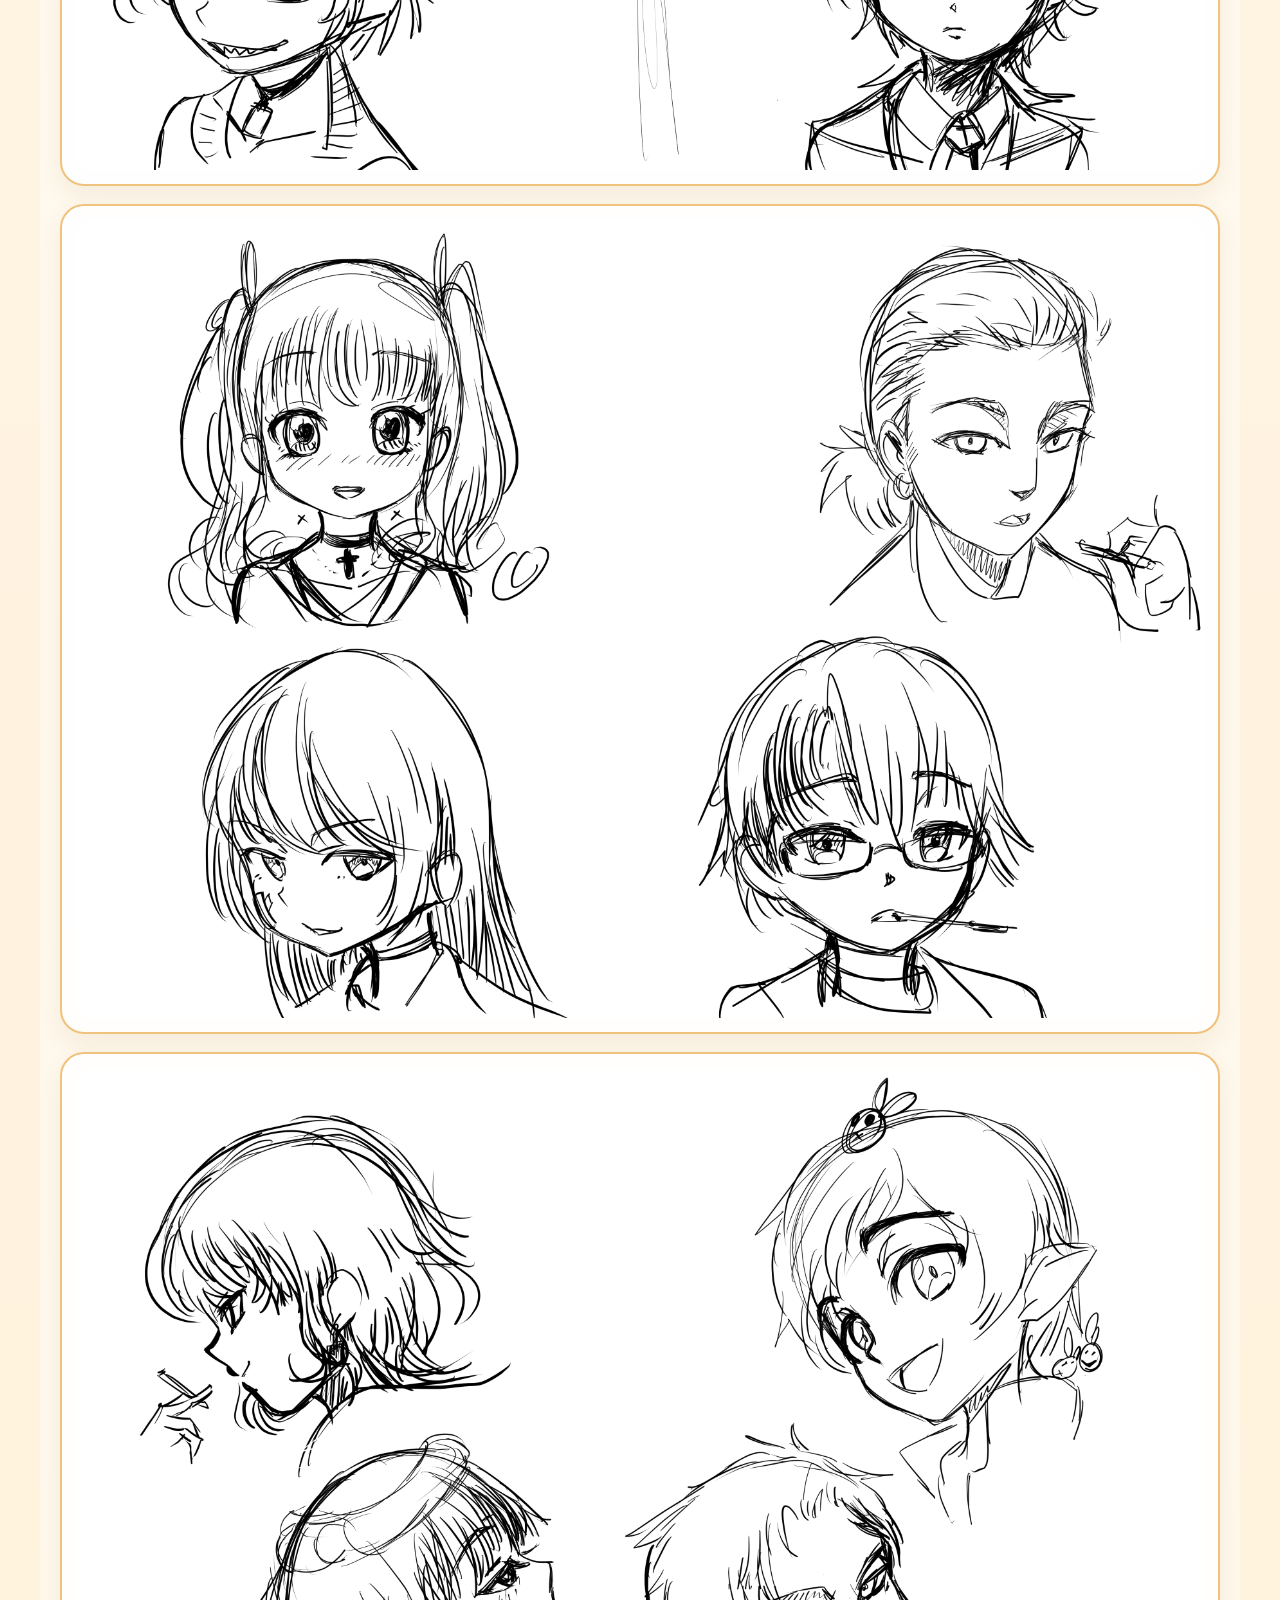
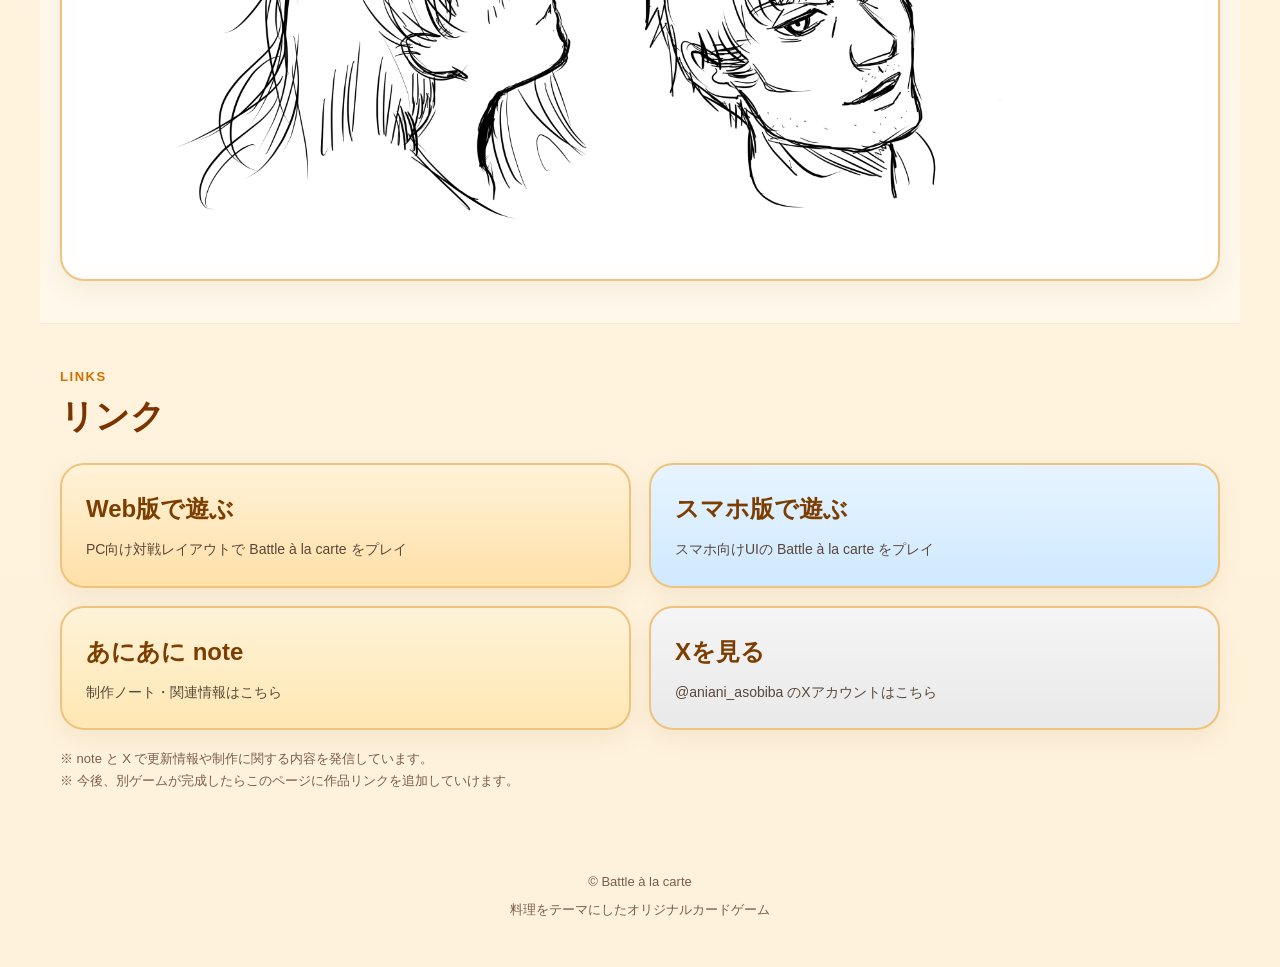
==== commit 560a0c95: "Add files via upload" ====
--- a/index.html
+++ b/index.html
@@ -5,7 +5,7 @@
     <meta name="viewport" content="width=device-width, initial-scale=1.0">
     <title>Battle à la carte 公式サイト</title>
     <meta name="description" content="Battle à la carte（バトルア・ラ・カルト）の公式ホームページ。ルール紹介、カード画像、ゲームプレイページへの案内を掲載。">
-    <link rel="stylesheet" href="home.css">
+    <link rel="stylesheet" href="home.css?v=20260418f">
 </head>
 <body>
     <header class="site-header">
@@ -16,14 +16,15 @@
                 <p class="tagline">選べ、盛れ、勝ち取れ！<br>料理を作って先に10点を目指すカードゲーム</p>
             </div>
 
-            <nav class="header-nav">
-                <a href="#about">ゲーム紹介</a>
-                <a href="#rules">ルール</a>
-                <a href="#cards">カード紹介</a>
-                <a href="#creator">制作者コメント</a>
-                <a href="#links">リンク</a>
-            </nav>
-        </div>
+            <nav class="header-nav">
+                <a href="#about">ゲーム紹介</a>
+                <a href="#rules">ルール</a>
+                <a href="#systems">システム</a>
+                <a href="#cards">カード紹介</a>
+                <a href="#creator">制作者コメント</a>
+                <a href="#links">リンク</a>
+            </nav>
+        </div>
     </header>
 
     <main>
@@ -155,20 +156,65 @@
                 <a class="primary-button" href="web.html">Web版で遊ぶ</a>
             </div>
         </section>
-
-        <section id="cards" class="content-section">
-            <div class="section-heading">
-                <p class="section-label">CARDS</p>
-                <h2>カード紹介</h2>
-            </div>
+
+        <section id="systems" class="content-section">
+            <div class="section-heading">
+                <p class="section-label">SYSTEM</p>
+                <h2>スキル &amp; Battle à la carte Mode</h2>
+            </div>
+
+            <div class="mechanics-grid">
+                <article class="mechanic-card">
+                    <div class="mechanic-media">
+                        <img src="assets/images/skill-cutins/takumi-skill-cutin.png" alt="スキル発動カットイン">
+                    </div>
+                    <div class="mechanic-body">
+                        <h3>スキル</h3>
+                        <p>
+                            対戦開始前に6種類の中から1つ選択し、その試合だけ使える特別効果です。<br>
+                            条件を満たしたときに発動でき、切り返しや逆転の起点になります。
+                        </p>
+                        <ul>
+                            <li>発動条件つきの強力効果</li>
+                            <li>使用回数は基本1回（スキルごとに例外あり）</li>
+                            <li>試合中は「未使用 / 使用済み」を表示</li>
+                        </ul>
+                    </div>
+                </article>
+
+                <article class="mechanic-card">
+                    <div class="mechanic-media">
+                        <img src="assets/images/battle-mode-cutins/chizuru-battle-mode-cutin.png" alt="Battle à la carte Mode カットイン">
+                    </div>
+                    <div class="mechanic-body">
+                        <h3>Battle à la carte Mode</h3>
+                        <p>
+                            通常料理を5品完成すると覚醒。対戦中ずっと続く強化状態です。<br>
+                            発動時には専用演出とシェフ姿のアイコンへ切り替わります。
+                        </p>
+                        <ul>
+                            <li>1点料理を完成させたとき、追加で1枚ドロー（メインフェイズ中、毎ターン1回）</li>
+                            <li>ドローフェイズ後、毎ターン1回だけ捨て札から材料カードを1枚回収</li>
+                            <li>緊急料理 / 創作料理は「5品達成」のカウント対象外</li>
+                        </ul>
+                    </div>
+                </article>
+            </div>
+        </section>
+
+        <section id="cards" class="content-section">
+            <div class="section-heading">
+                <p class="section-label">CARDS</p>
+                <h2>カード紹介</h2>
+            </div>
 
             <div class="gallery-group">
                 <h3>材料カード</h3>
-                <div class="card-gallery">
-                    <div class="gallery-card">
-                        <img src="assets/images/cards/rice.png" alt="ご飯">
-                        <p>ご飯</p>
-                    </div>
+                <div class="card-gallery">
+                    <div class="gallery-card">
+                        <img src="assets/images/cards/rice.png" alt="ご飯">
+                        <p>ご飯</p>
+                    </div>
                     <div class="gallery-card">
                         <img src="assets/images/cards/nori.png" alt="のり">
                         <p>のり</p>
@@ -177,16 +223,12 @@
                         <img src="assets/images/cards/beef.png" alt="牛肉">
                         <p>牛肉</p>
                     </div>
-                    <div class="gallery-card">
-                        <img src="assets/images/cards/onion.png" alt="玉ねぎ">
-                        <p>玉ねぎ</p>
-                    </div>
-                    <div class="gallery-card">
-                        <img src="assets/images/cards/carrot.png" alt="にんじん">
-                        <p>にんじん</p>
-                    </div>
-                </div>
-            </div>
+                    <div class="gallery-card">
+                        <img src="assets/images/cards/onion.png" alt="玉ねぎ">
+                        <p>玉ねぎ</p>
+                    </div>
+                </div>
+            </div>
 
             <div class="gallery-group">
                 <h3>イベントカード</h3>
@@ -295,7 +337,7 @@
                     <span class="link-text">スマホ向けUIの Battle à la carte をプレイ</span>
                 </a>
 
-                <a class="link-card note-link" href="https://share.google/kptj5WFRebPqpcE1K" target="_blank" rel="noopener noreferrer">
+                <a class="link-card note-link" href="https://note.com/gentle_rhino6093" target="_blank" rel="noopener noreferrer">
                     <span class="link-title">あにあに note</span>
                     <span class="link-text">制作ノート・関連情報はこちら</span>
                 </a>
--- a/home.css
+++ b/home.css
@@ -319,14 +319,63 @@
     font-size: 14px;
 }
 
-.rules-button-wrap {
-    margin-top: 24px;
-    text-align: center;
-}
-
-.gallery-group + .gallery-group {
-    margin-top: 30px;
-}
+.rules-button-wrap {
+    margin-top: 24px;
+    text-align: center;
+}
+
+.mechanics-grid {
+    display: grid;
+    grid-template-columns: repeat(2, 1fr);
+    gap: 18px;
+}
+
+.mechanic-card {
+    background: rgba(255, 255, 255, 0.9);
+    border: 2px solid #efc27d;
+    border-radius: 22px;
+    overflow: hidden;
+    box-shadow: 0 10px 24px rgba(126, 84, 30, 0.08);
+}
+
+.mechanic-media {
+    padding: 14px 14px 0 14px;
+}
+
+.mechanic-media img {
+    width: 100%;
+    height: 240px;
+    object-fit: cover;
+    border-radius: 16px;
+    border: 1px solid rgba(239, 194, 125, 0.9);
+}
+
+.mechanic-body {
+    padding: 16px 20px 22px;
+}
+
+.mechanic-body h3 {
+    margin: 0 0 10px 0;
+    color: #8a4700;
+    font-size: 24px;
+}
+
+.mechanic-body p {
+    margin: 0;
+    color: #5f4938;
+    font-size: 14px;
+}
+
+.mechanic-body ul {
+    margin: 12px 0 0 0;
+    padding-left: 20px;
+    color: #5f4938;
+    font-size: 14px;
+}
+
+.gallery-group + .gallery-group {
+    margin-top: 30px;
+}
 
 .gallery-group h3 {
     margin: 0 0 14px 0;
@@ -429,14 +478,15 @@
     margin: 6px 0;
 }
 
-@media (max-width: 1024px) {
-    .hero-inner,
-    .feature-grid,
-    .rules-layout,
-    .card-gallery,
-    .link-boxes {
-        grid-template-columns: 1fr 1fr;
-    }
+@media (max-width: 1024px) {
+    .hero-inner,
+    .feature-grid,
+    .rules-layout,
+    .mechanics-grid,
+    .card-gallery,
+    .link-boxes {
+        grid-template-columns: 1fr 1fr;
+    }
 
     .hero-visual {
         grid-template-columns: 1fr;
@@ -451,15 +501,16 @@
     }
 }
 
-@media (max-width: 768px) {
-    .header-inner,
-    .hero-inner,
-    .feature-grid,
-    .rules-layout,
-    .card-gallery,
-    .link-boxes {
-        grid-template-columns: 1fr;
-    }
+@media (max-width: 768px) {
+    .header-inner,
+    .hero-inner,
+    .feature-grid,
+    .rules-layout,
+    .mechanics-grid,
+    .card-gallery,
+    .link-boxes {
+        grid-template-columns: 1fr;
+    }
 
     .header-inner {
         align-items: flex-start;
@@ -485,15 +536,19 @@
         flex-direction: column;
     }
 
-    .gallery-card img {
-        height: 180px;
-    }
-
-    .primary-button,
-    .secondary-button {
-        width: 100%;
-    }
-}
+    .gallery-card img {
+        height: 180px;
+    }
+
+    .mechanic-media img {
+        height: 200px;
+    }
+
+    .primary-button,
+    .secondary-button {
+        width: 100%;
+    }
+}
 .creator-comment-box {
     background: rgba(255, 255, 255, 0.92);
     border: 2px solid #efc27d;
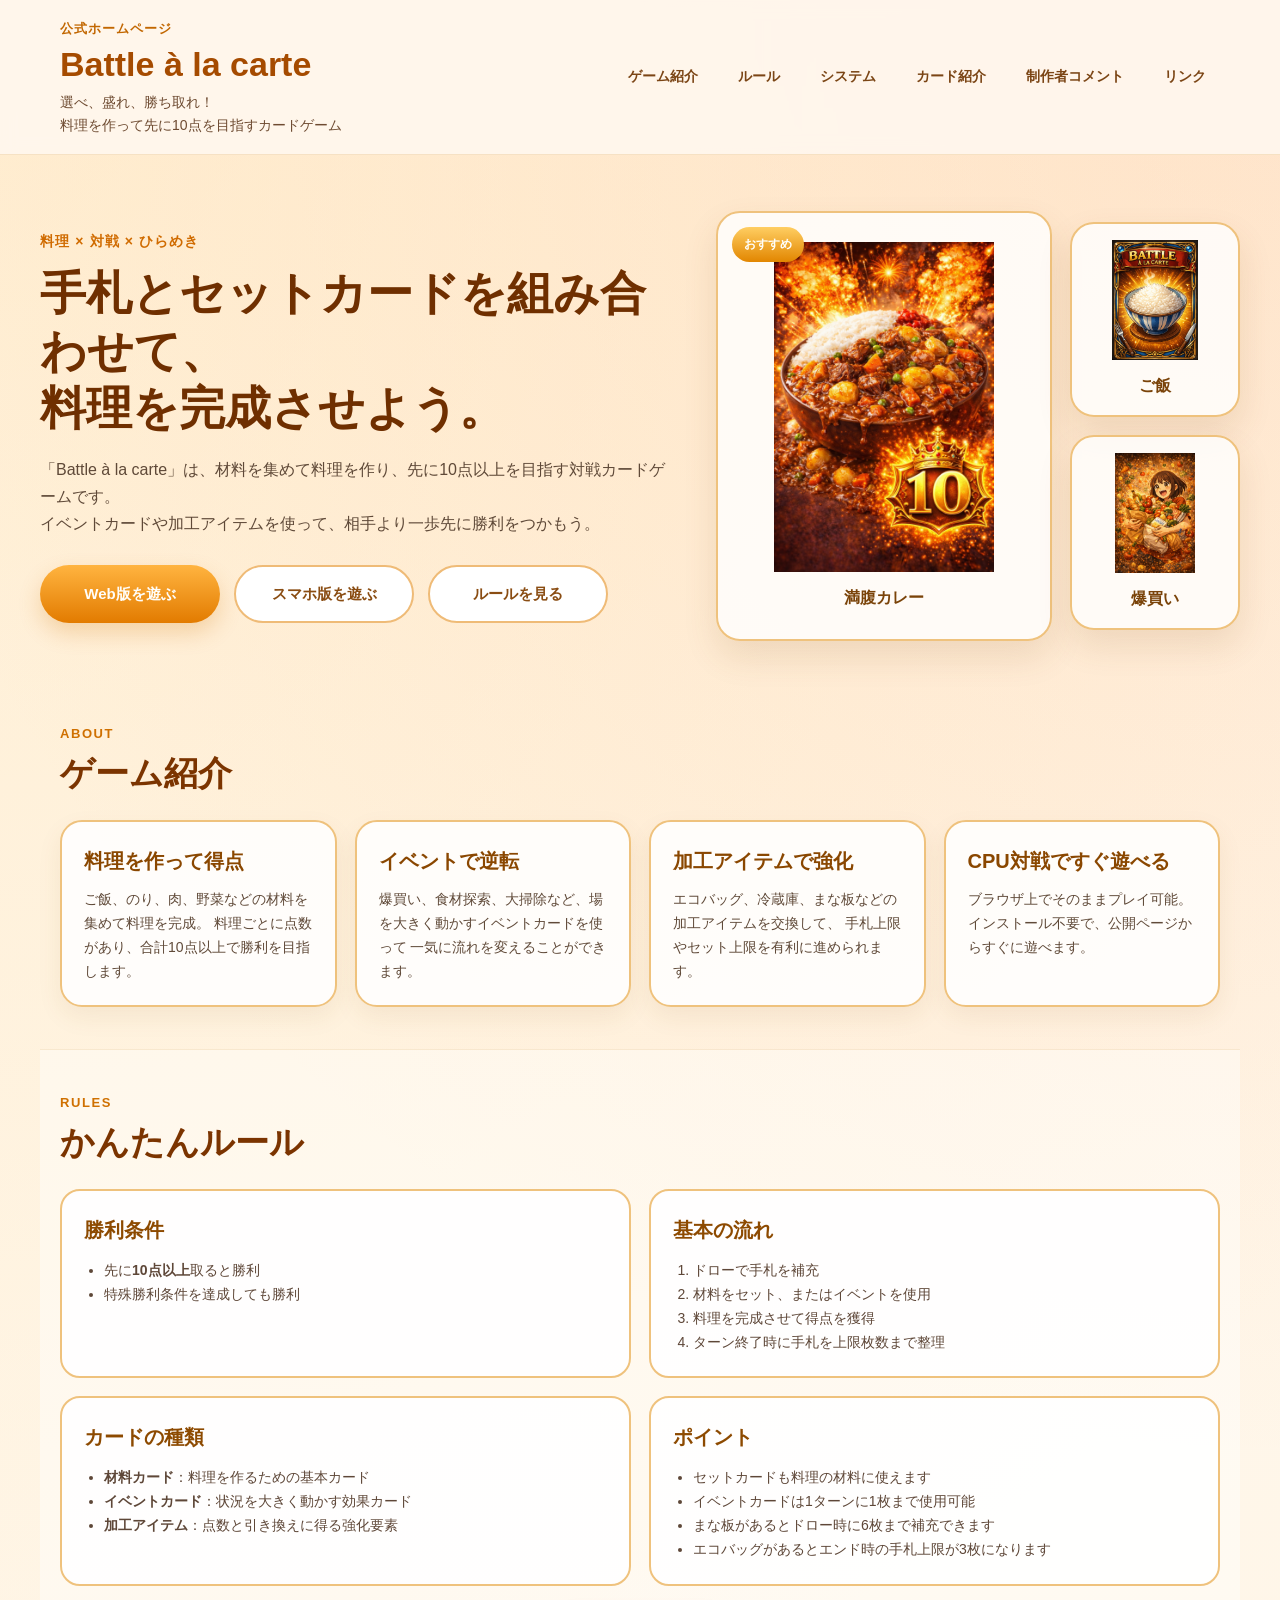
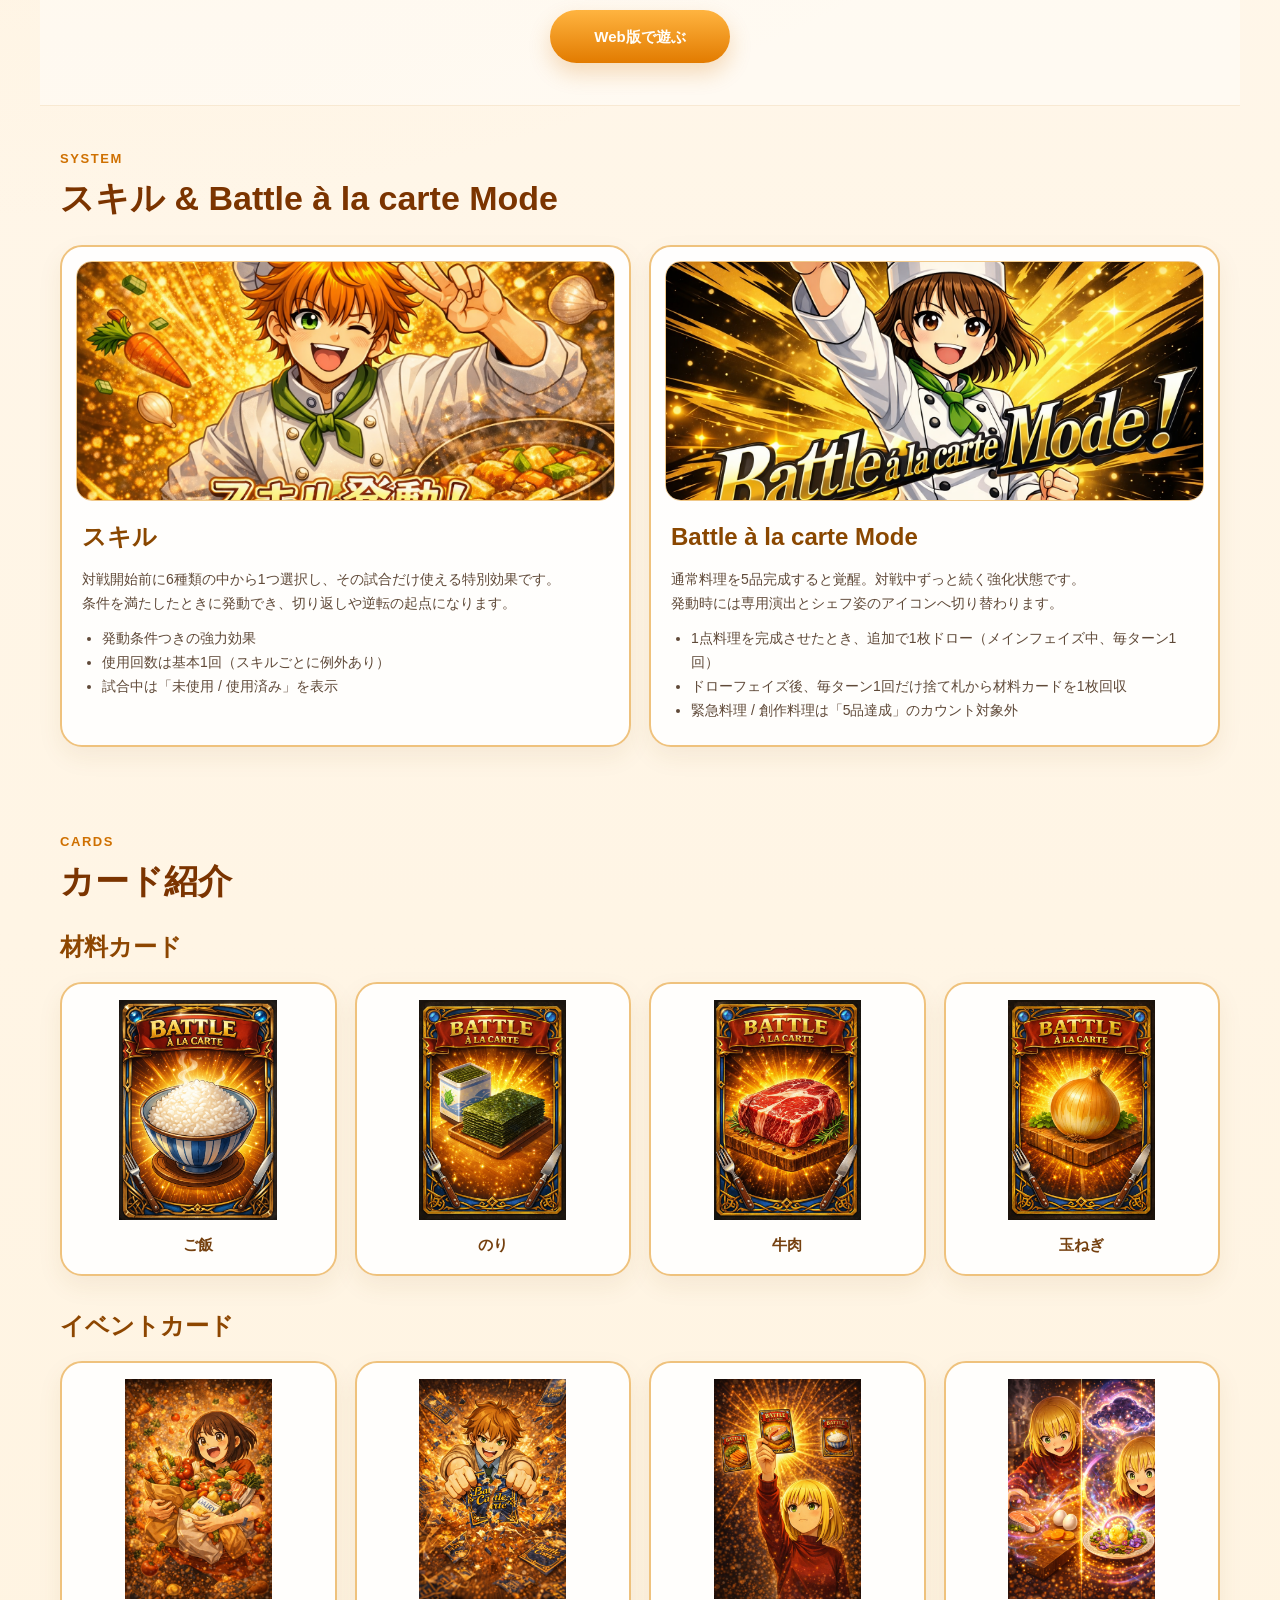
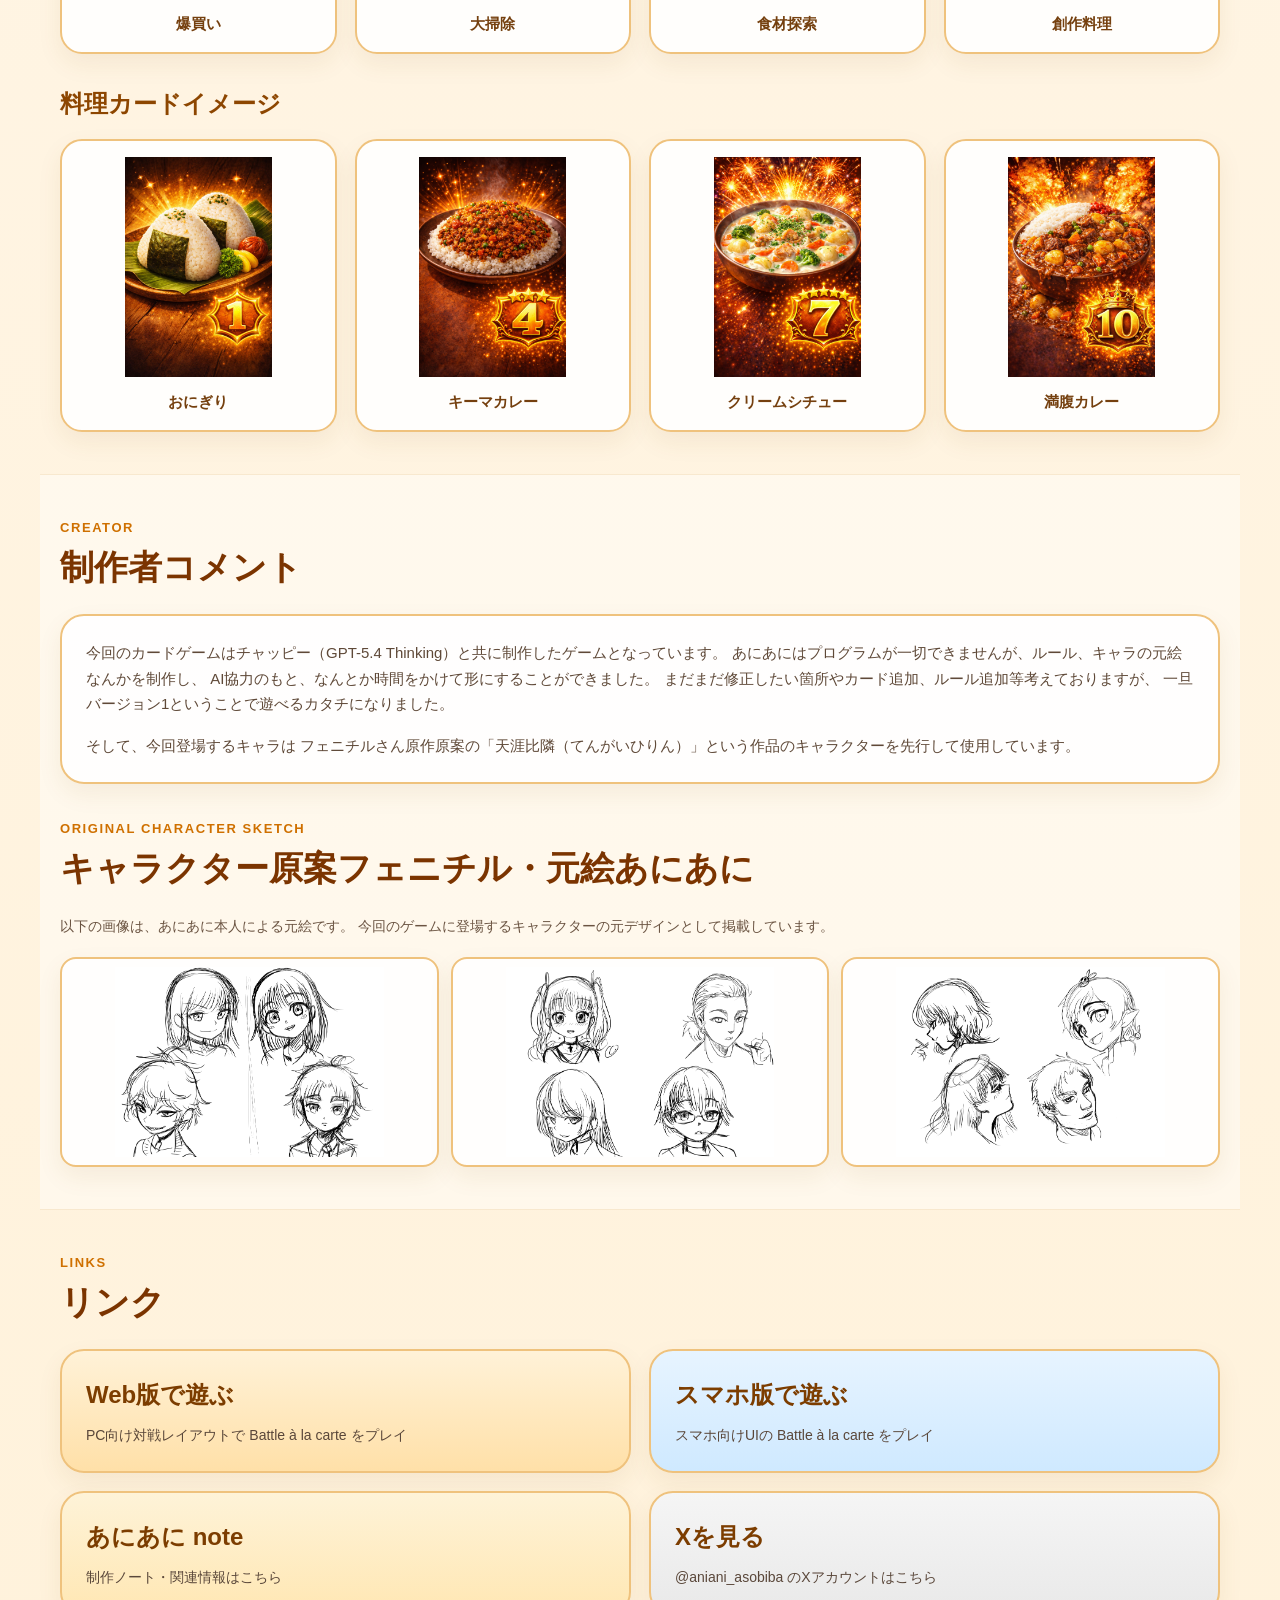
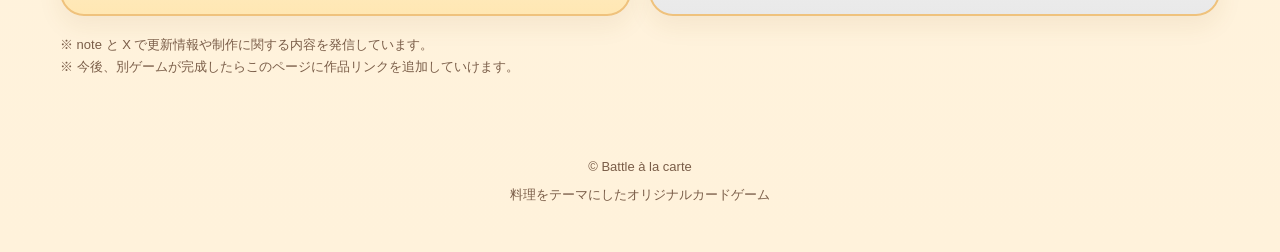
==== commit 55d1d0a6: "Add files via upload" ====
--- a/index.html
+++ b/index.html
@@ -1,4 +1,4 @@
-<!DOCTYPE html>
+﻿<!DOCTYPE html>
 <html lang="ja">
 <head>
     <meta charset="UTF-8">
@@ -291,8 +291,7 @@
                 </p>
 
                 <p>
-                    そして、今回登場するキャラは
-                    「天涯比隣（てんがいひりん）」という作品のキャラクターを先行して使用しています。
+                    そして、今回登場するキャラは フェニチルさん原作原案の「天涯比隣（てんがいひりん）」という作品のキャラクターを先行して使用しています。
                     
                 </p>
             </div>
--- a/home.css
+++ b/home.css
@@ -577,23 +577,39 @@
     font-size: 14px;
 }
 
-.creator-gallery {
-    display: grid;
-    grid-template-columns: 1fr;
-    gap: 18px;
-}
-
-.creator-gallery-card {
-    background: rgba(255, 255, 255, 0.92);
-    border: 2px solid #efc27d;
-    border-radius: 24px;
-    padding: 14px;
-    box-shadow: 0 10px 24px rgba(126, 84, 30, 0.08);
-}
-
-.creator-gallery-card img {
-    width: 100%;
-    height: auto;
-    border-radius: 16px;
-    display: block;
-}
+.creator-gallery {
+    display: grid;
+    grid-template-columns: repeat(3, minmax(0, 1fr));
+    gap: 12px;
+}
+
+.creator-gallery-card {
+    background: rgba(255, 255, 255, 0.92);
+    border: 2px solid #efc27d;
+    border-radius: 16px;
+    padding: 8px;
+    box-shadow: 0 10px 24px rgba(126, 84, 30, 0.08);
+}
+
+.creator-gallery-card img {
+    width: 100%;
+    height: clamp(110px, 15vw, 190px);
+    object-fit: contain;
+    border-radius: 10px;
+    display: block;
+}
+
+@media (max-width: 768px) {
+    .creator-gallery {
+        grid-template-columns: repeat(3, minmax(0, 1fr));
+        gap: 8px;
+    }
+
+    .creator-gallery-card {
+        padding: 6px;
+    }
+
+    .creator-gallery-card img {
+        height: 90px;
+    }
+}
